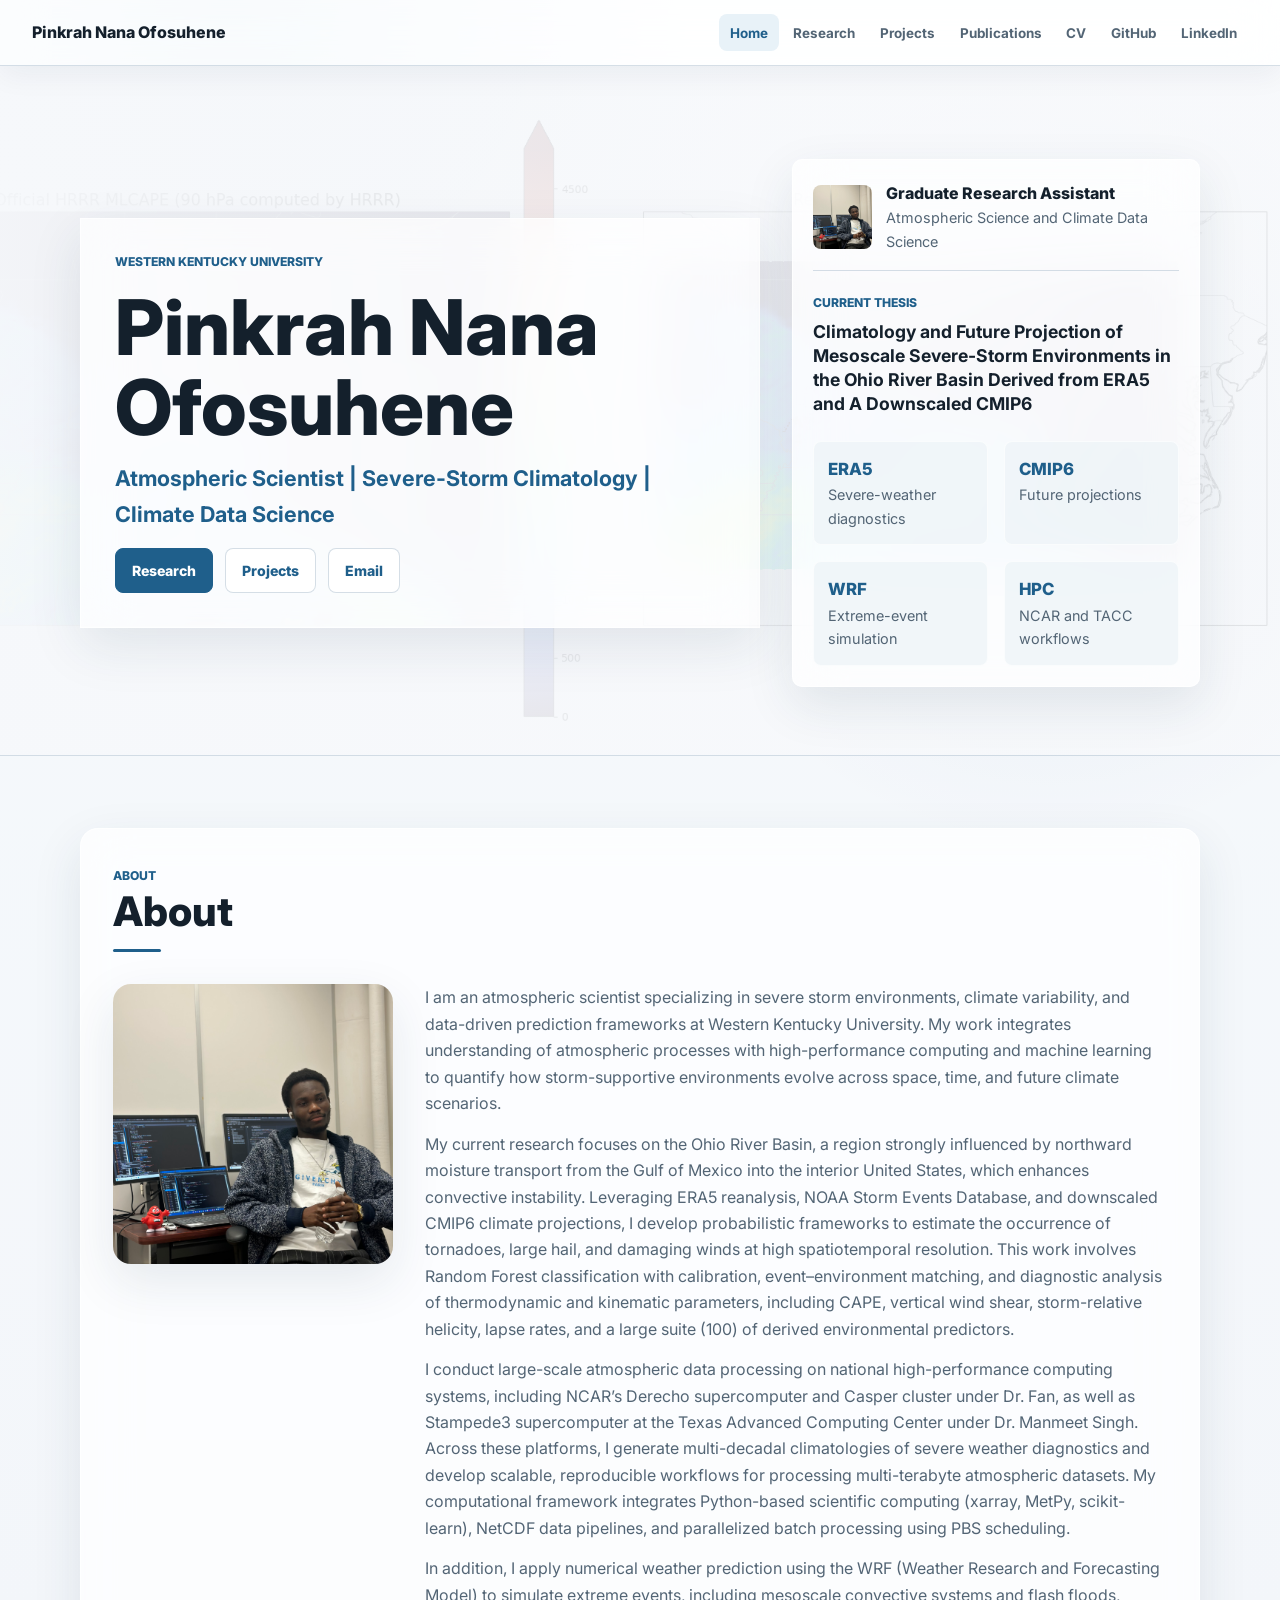
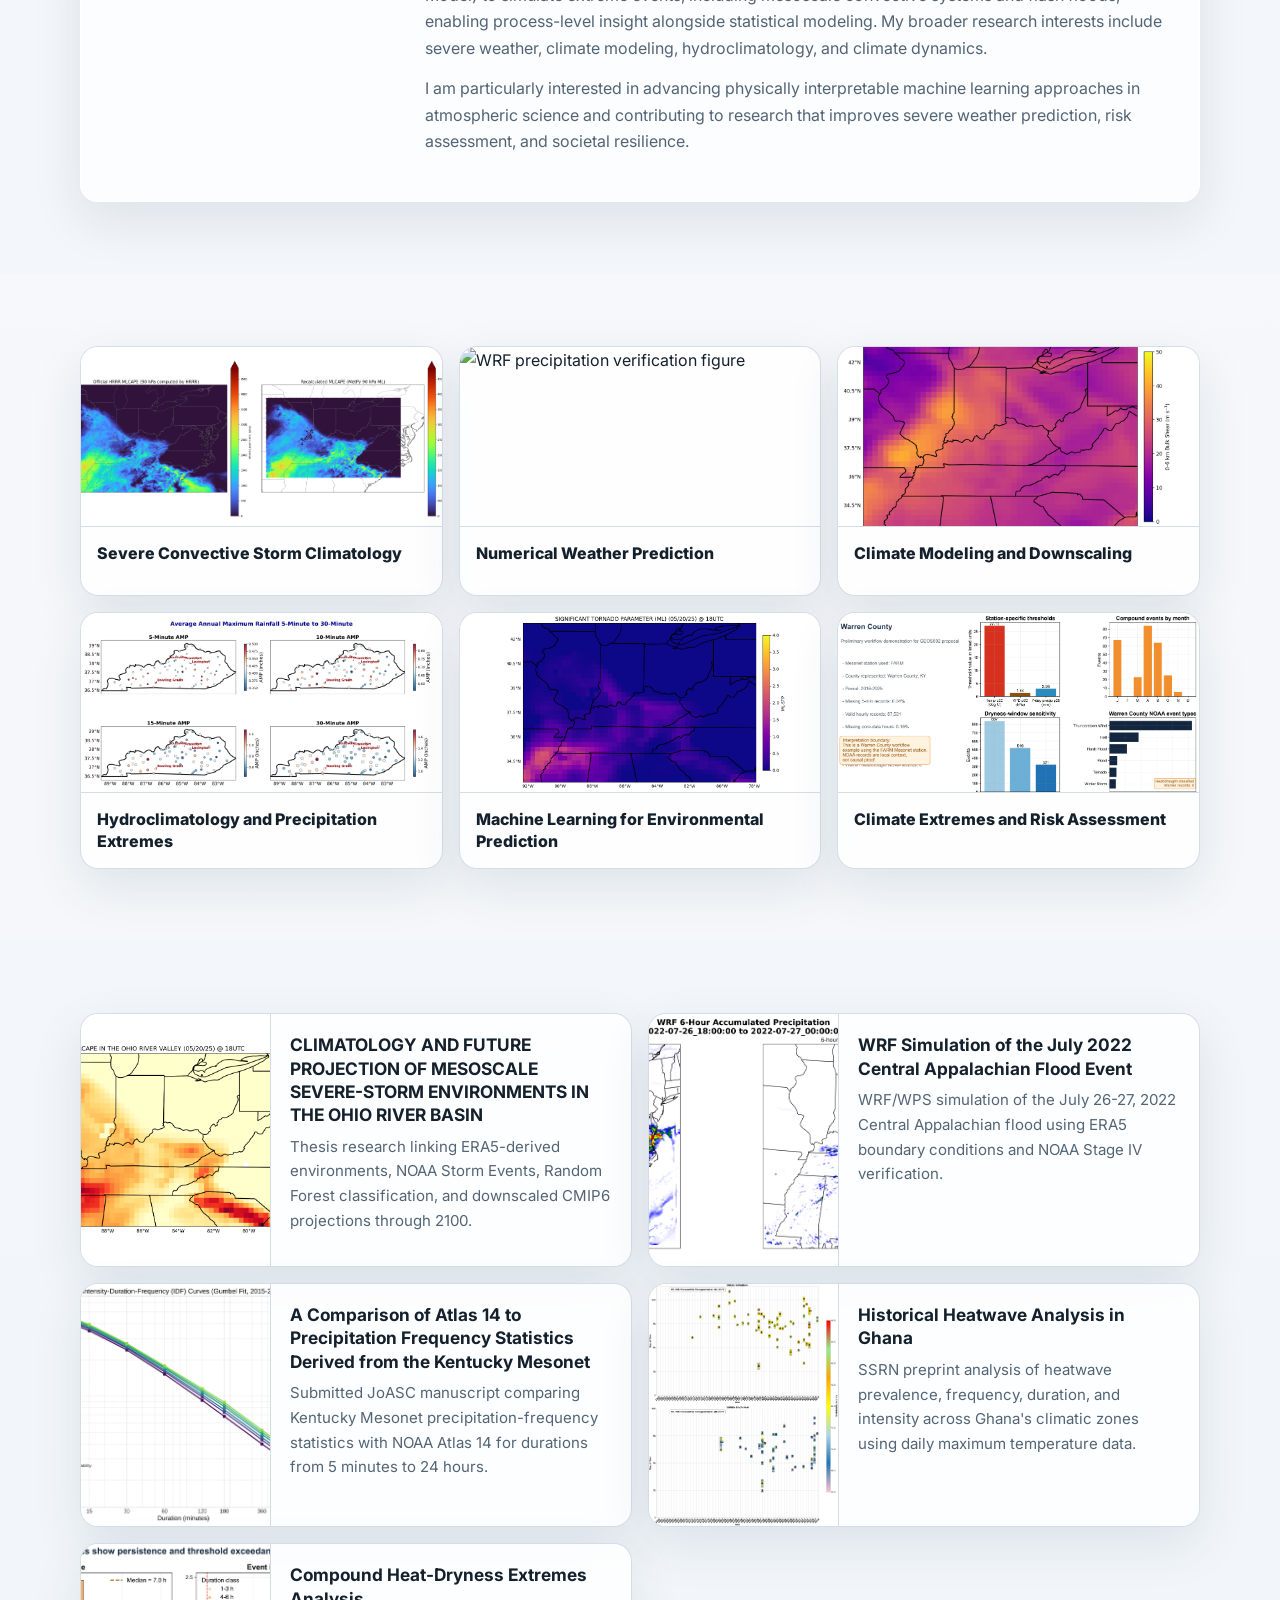
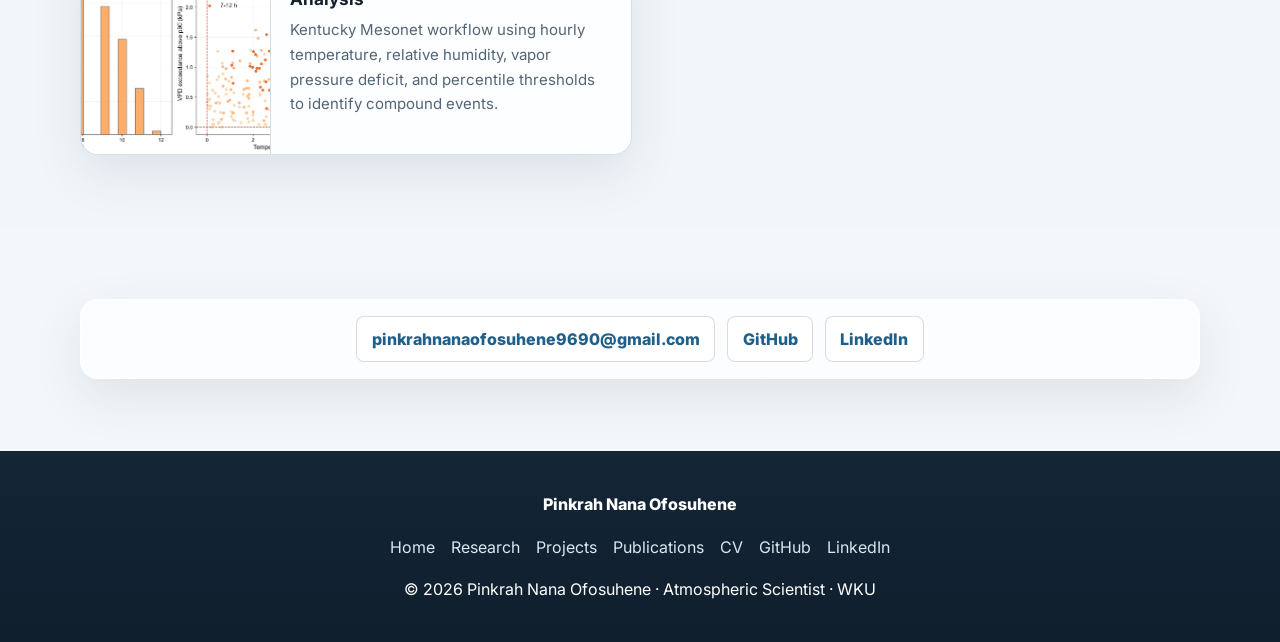
==== index.html @ 3e71450b "Finalize production academic research website" ====
<!DOCTYPE html>
<html lang="en">
<head>
  <meta charset="UTF-8" />
  <meta name="viewport" content="width=device-width, initial-scale=1.0" />
  <title>Pinkrah Nana Ofosuhene | Atmospheric Scientist</title>
  <meta name="description" content="Academic research website of Pinkrah Nana Ofosuhene, an atmospheric scientist working on severe-storm climatology, climate data science, WRF modeling, hydroclimatology, and climate extremes." />
  <link rel="stylesheet" href="styles.css" />
</head>
<body>
<nav class="navbar">
  <a href="index.html" class="nav-brand">Pinkrah Nana Ofosuhene</a>
  <ul class="nav-links">
    <li><a href="index.html">Home</a></li>
    <li><a href="research.html">Research</a></li>
    <li><a href="projects.html">Projects</a></li>
    <li><a href="publications.html">Publications</a></li>
    <li><a href="cv.html">CV</a></li>
    <li><a href="https://github.com/PinkrahNanaOfosuhene" target="_blank" rel="noopener">GitHub</a></li>
    <li><a href="https://linkedin.com/in/nana-pinkrah-4a4a73212" target="_blank" rel="noopener">LinkedIn</a></li>
  </ul>
  <button class="hamburger" type="button" aria-label="Toggle navigation" aria-expanded="false">
    <span></span><span></span><span></span>
  </button>
</nav>

<main>
  <section class="hero hero-liquid">
    <div class="hero-atmosphere" aria-hidden="true">
      <img src="images/climbs_validation.png" alt="" />
    </div>
    <div class="hero-shell">
      <div class="hero-content glass-panel hero-copy">
        <div class="hero-badge">Western Kentucky University</div>
        <h1 class="hero-name">Pinkrah Nana Ofosuhene</h1>
        <p class="hero-tagline">Atmospheric Scientist | Severe-Storm Climatology | Climate Data Science</p>
        <div class="hero-cta">
          <a href="research.html" class="btn btn-primary">Research</a>
          <a href="projects.html" class="btn btn-secondary">Projects</a>
          <a href="mailto:pinkrahnanaofosuhene9690@gmail.com" class="btn btn-outline">Email</a>
        </div>
      </div>
      <aside class="hero-panel glass-panel" aria-label="Current research summary">
        <div class="hero-portrait-card">
          <img src="images/profile.jpg" alt="Pinkrah Nana Ofosuhene" />
          <div>
            <strong>Graduate Research Assistant</strong>
            <span>Atmospheric Science and Climate Data Science</span>
          </div>
        </div>
        <div class="hero-panel-main">
          <span class="panel-label">Current Thesis</span>
          <h2>Climatology and Future Projection of Mesoscale Severe-Storm Environments in the Ohio River Basin Derived from ERA5 and A Downscaled CMIP6</h2>
        </div>
        <div class="hero-panel-grid">
          <div><strong>ERA5</strong><span>Severe-weather diagnostics</span></div>
          <div><strong>CMIP6</strong><span>Future projections</span></div>
          <div><strong>WRF</strong><span>Extreme-event simulation</span></div>
          <div><strong>HPC</strong><span>NCAR and TACC workflows</span></div>
        </div>
      </aside>
    </div>
  </section>

  <section class="section about-section">
    <div class="section-inner">
      <div class="about-card glass-panel">
        <div class="section-header left">
          <span class="section-label">About</span>
          <h2 class="section-title">About</h2>
          <div class="section-divider"></div>
        </div>
        <div class="about-grid">
          <div>
            <img src="images/profile.jpg" alt="Pinkrah Nana Ofosuhene" class="about-photo" />
          </div>
          <div class="about-text">
            <p>I am an atmospheric scientist specializing in severe storm environments, climate variability, and data-driven prediction frameworks at Western Kentucky University. My work integrates understanding of atmospheric processes with high-performance computing and machine learning to quantify how storm-supportive environments evolve across space, time, and future climate scenarios.</p>
            <p>My current research focuses on the Ohio River Basin, a region strongly influenced by northward moisture transport from the Gulf of Mexico into the interior United States, which enhances convective instability. Leveraging ERA5 reanalysis, NOAA Storm Events Database, and downscaled CMIP6 climate projections, I develop probabilistic frameworks to estimate the occurrence of tornadoes, large hail, and damaging winds at high spatiotemporal resolution. This work involves Random Forest classification with calibration, event–environment matching, and diagnostic analysis of thermodynamic and kinematic parameters, including CAPE, vertical wind shear, storm-relative helicity, lapse rates, and a large suite (100) of derived environmental predictors.</p>
            <p>I conduct large-scale atmospheric data processing on national high-performance computing systems, including NCAR’s Derecho supercomputer and Casper cluster under Dr. Fan, as well as Stampede3 supercomputer at the Texas Advanced Computing Center under Dr. Manmeet Singh. Across these platforms, I generate multi-decadal climatologies of severe weather diagnostics and develop scalable, reproducible workflows for processing multi-terabyte atmospheric datasets. My computational framework integrates Python-based scientific computing (xarray, MetPy, scikit-learn), NetCDF data pipelines, and parallelized batch processing using PBS scheduling.</p>
            <p>In addition, I apply numerical weather prediction using the WRF (Weather Research and Forecasting Model) to simulate extreme events, including mesoscale convective systems and flash floods, enabling process-level insight alongside statistical modeling. My broader research interests include severe weather, climate modeling, hydroclimatology, and climate dynamics.</p>
            <p>I am particularly interested in advancing physically interpretable machine learning approaches in atmospheric science and contributing to research that improves severe weather prediction, risk assessment, and societal resilience.</p>
          </div>
        </div>
      </div>
    </div>
  </section>

  <section class="section visual-interest-section" aria-label="Research interests">
    <div class="section-inner">
      <div class="focus-grid visual-only">
        <a href="climbs-project.html" class="image-card glass-card">
          <img src="images/climbs_validation.png" alt="Severe-storm diagnostic validation figure" />
          <span>Severe Convective Storm Climatology</span>
        </a>
        <a href="wrf-project.html" class="image-card glass-card">
          <img src="images/wrf_verification.png" alt="WRF precipitation verification figure" />
          <span>Numerical Weather Prediction</span>
        </a>
        <a href="climbs-project.html" class="image-card glass-card">
          <img src="images/climbs_shear.png" alt="ERA5 wind shear diagnostic map" />
          <span>Climate Modeling and Downscaling</span>
        </a>
        <a href="hydro-project.html" class="image-card glass-card">
          <img src="images/hydro_spatial_multidur.png" alt="Spatial precipitation frequency analysis across Kentucky" />
          <span>Hydroclimatology and Precipitation Extremes</span>
        </a>
        <a href="climbs-project.html" class="image-card glass-card">
          <img src="images/climbs_stp.png" alt="Significant Tornado Parameter diagnostic map" />
          <span>Machine Learning for Environmental Prediction</span>
        </a>
        <a href="compound-heat-dryness.html" class="image-card glass-card">
          <img src="images/compound_context_dashboard.png" alt="Compound heat-dryness context dashboard" />
          <span>Climate Extremes and Risk Assessment</span>
        </a>
      </div>
    </div>
  </section>

  <section class="section project-strip" aria-label="Flagship projects">
    <div class="section-inner">
      <div class="project-grid">
        <a href="climbs-project.html" class="project-card glass-card">
          <img src="images/climbs_cape.png" alt="ERA5 CAPE diagnostic map" />
          <div>
            <h3>CLIMATOLOGY AND FUTURE PROJECTION OF MESOSCALE SEVERE-STORM ENVIRONMENTS IN THE OHIO RIVER BASIN</h3>
            <p>Thesis research linking ERA5-derived environments, NOAA Storm Events, Random Forest classification, and downscaled CMIP6 projections through 2100.</p>
          </div>
        </a>
        <a href="wrf-project.html" class="project-card glass-card">
          <img src="images/wrf_precip_18-00_jul26-27.png" alt="WRF precipitation simulation" />
          <div>
            <h3>WRF Simulation of the July 2022 Central Appalachian Flood Event</h3>
            <p>WRF/WPS simulation of the July 26-27, 2022 Central Appalachian flood using ERA5 boundary conditions and NOAA Stage IV verification.</p>
          </div>
        </a>
        <a href="hydro-project.html" class="project-card glass-card">
          <img src="images/hydro_idf_curve.png" alt="Kentucky Mesonet IDF curve" />
          <div>
            <h3>A Comparison of Atlas 14 to Precipitation Frequency Statistics Derived from the Kentucky Mesonet</h3>
            <p>Submitted JoASC manuscript comparing Kentucky Mesonet precipitation-frequency statistics with NOAA Atlas 14 for durations from 5 minutes to 24 hours.</p>
          </div>
        </a>
        <a href="heatwave-project.html" class="project-card glass-card">
          <img src="images/heatwave_ssrn_p17_01.png" alt="Heatwave figure extracted from the SSRN Ghana heatwave manuscript" />
          <div>
            <h3>Historical Heatwave Analysis in Ghana</h3>
            <p>SSRN preprint analysis of heatwave prevalence, frequency, duration, and intensity across Ghana's climatic zones using daily maximum temperature data.</p>
          </div>
        </a>
        <a href="compound-heat-dryness.html" class="project-card glass-card">
          <img src="images/compound_duration_intensity.png" alt="Compound heat-dryness duration and intensity diagnostics" />
          <div>
            <h3>Compound Heat-Dryness Extremes Analysis</h3>
            <p>Kentucky Mesonet workflow using hourly temperature, relative humidity, vapor pressure deficit, and percentile thresholds to identify compound events.</p>
          </div>
        </a>
      </div>
    </div>
  </section>

  <section class="section home-contact" aria-label="Contact">
    <div class="section-inner">
      <div class="contact-strip glass-panel">
        <a href="mailto:pinkrahnanaofosuhene9690@gmail.com">pinkrahnanaofosuhene9690@gmail.com</a>
        <a href="https://github.com/PinkrahNanaOfosuhene" target="_blank" rel="noopener">GitHub</a>
        <a href="https://linkedin.com/in/nana-pinkrah-4a4a73212" target="_blank" rel="noopener">LinkedIn</a>
      </div>
    </div>
  </section>
</main>

<footer class="footer">
  <div class="footer-name">Pinkrah Nana Ofosuhene</div>
  <nav class="footer-links">
    <a href="index.html">Home</a>
    <a href="research.html">Research</a>
    <a href="projects.html">Projects</a>
    <a href="publications.html">Publications</a>
    <a href="cv.html">CV</a>
    <a href="https://github.com/PinkrahNanaOfosuhene" target="_blank" rel="noopener">GitHub</a>
    <a href="https://linkedin.com/in/nana-pinkrah-4a4a73212" target="_blank" rel="noopener">LinkedIn</a>
  </nav>
  <p>&copy; 2026 Pinkrah Nana Ofosuhene &middot; Atmospheric Scientist &middot; WKU</p>
</footer>

<script src="script.js"></script>
</body>
</html>
---- styles.css ----
@import url('https://fonts.googleapis.com/css2?family=Inter:wght@400;500;600;700;800&display=swap');

:root {
  --bg: #f6f8fb;
  --surface: #ffffff;
  --surface-muted: #eef4f8;
  --glass: rgba(255, 255, 255, 0.72);
  --glass-strong: rgba(255, 255, 255, 0.86);
  --text: #14202c;
  --muted: #536575;
  --subtle: #7a8b99;
  --border: rgba(167, 186, 202, 0.48);
  --accent: #1f5f8b;
  --accent-2: #3e86ad;
  --accent-soft: #e8f2f8;
  --success-soft: #eef8f3;
  --warning-soft: #fff7e8;
  --shadow: 0 18px 50px rgba(32, 55, 78, 0.1);
  --shadow-soft: 0 10px 28px rgba(32, 55, 78, 0.08);
  --radius: 10px;
  --font-body: 'Inter', -apple-system, BlinkMacSystemFont, 'Segoe UI', sans-serif;
  --font-head: 'Inter', -apple-system, BlinkMacSystemFont, 'Segoe UI', sans-serif;
}

*,
*::before,
*::after {
  box-sizing: border-box;
  margin: 0;
  padding: 0;
}

html {
  scroll-behavior: smooth;
}

body {
  background:
    radial-gradient(circle at 18% 0%, rgba(91, 151, 184, 0.16), transparent 28rem),
    radial-gradient(circle at 82% 12%, rgba(31, 95, 139, 0.12), transparent 24rem),
    linear-gradient(180deg, #fbfcfe 0%, var(--bg) 42%, #f3f7fa 100%);
  color: var(--text);
  font-family: var(--font-body);
  font-size: 16px;
  line-height: 1.65;
  overflow-x: hidden;
}

img {
  display: block;
  max-width: 100%;
}

a {
  color: var(--accent);
  text-decoration: none;
}

a:hover {
  color: #143f5f;
  text-decoration: underline;
}

.navbar {
  position: sticky;
  top: 0;
  z-index: 1000;
  display: flex;
  align-items: center;
  justify-content: space-between;
  gap: 1.2rem;
  padding: 0.9rem 2rem;
  background: rgba(255, 255, 255, 0.78);
  border-bottom: 1px solid var(--border);
  box-shadow: 0 8px 30px rgba(18, 38, 63, 0.06);
  backdrop-filter: blur(22px) saturate(140%);
}

.nav-brand {
  color: var(--text);
  font-weight: 800;
  font-size: 1rem;
  line-height: 1.2;
  white-space: nowrap;
}

.nav-links {
  display: flex;
  align-items: center;
  justify-content: flex-end;
  gap: 0.15rem;
  list-style: none;
}

.nav-links a {
  display: inline-flex;
  align-items: center;
  min-height: 36px;
  padding: 0.45rem 0.7rem;
  border-radius: 8px;
  color: var(--muted);
  font-size: 0.84rem;
  font-weight: 700;
}

.nav-links a:hover,
.nav-links a.active {
  background: var(--accent-soft);
  color: var(--accent);
  text-decoration: none;
}

.hamburger {
  display: none;
  width: 40px;
  height: 40px;
  border: 1px solid var(--border);
  border-radius: 8px;
  background: var(--surface);
  cursor: pointer;
  align-items: center;
  justify-content: center;
  flex-direction: column;
  gap: 5px;
}

.hamburger span {
  display: block;
  width: 20px;
  height: 2px;
  background: var(--text);
  border-radius: 2px;
  transition: transform 0.2s ease, opacity 0.2s ease;
}

.hero {
  background: transparent;
  border-bottom: 1px solid var(--border);
  padding: 5.5rem 2rem 4rem;
}

.hero-liquid {
  position: relative;
  min-height: 690px;
  display: grid;
  align-items: center;
  overflow: hidden;
}

.hero-atmosphere {
  position: absolute;
  inset: 0;
  z-index: -2;
}

.hero-atmosphere::after {
  position: absolute;
  inset: 0;
  content: "";
  background:
    linear-gradient(90deg, rgba(246, 248, 251, 0.96) 0%, rgba(246, 248, 251, 0.82) 44%, rgba(246, 248, 251, 0.72) 100%),
    radial-gradient(circle at 72% 28%, rgba(255,255,255,0.5), transparent 24rem);
}

.hero-atmosphere img {
  width: 100%;
  height: 100%;
  object-fit: cover;
  filter: saturate(0.88) contrast(0.98);
  opacity: 0.42;
}

.hero-shell {
  width: min(1120px, 100%);
  margin: 0 auto;
  display: grid;
  grid-template-columns: minmax(0, 1.25fr) minmax(300px, 0.75fr);
  gap: 2rem;
  align-items: center;
}

.hero-content {
  max-width: 760px;
}

.hero-copy {
  padding: clamp(1.4rem, 3vw, 2.1rem);
}

.hero-badge,
.section-label,
.page-header-label,
.cv-section-label,
.skills-group-label,
.panel-label,
.timeline-date {
  color: var(--accent);
  font-size: 0.76rem;
  font-weight: 800;
  letter-spacing: 0;
  text-transform: uppercase;
}

.hero-badge {
  margin-bottom: 1rem;
}

.hero-name {
  color: var(--text);
  font-family: var(--font-head);
  font-size: clamp(2.55rem, 6vw, 4.8rem);
  font-weight: 800;
  letter-spacing: 0;
  line-height: 1.04;
  margin-bottom: 0.8rem;
}

.hero-name .highlight {
  color: var(--accent);
}

.hero-tagline {
  color: var(--accent);
  font-size: clamp(1.05rem, 2.2vw, 1.35rem);
  font-weight: 700;
  margin-bottom: 1rem;
}

.hero-description,
.section-subtitle,
.page-header-desc,
.card-text,
.timeline-body,
.pub-authors {
  color: var(--muted);
}

.hero-description {
  max-width: 720px;
  font-size: 1.02rem;
  line-height: 1.75;
  margin-bottom: 1.3rem;
}

.hero-focus,
.tags {
  display: flex;
  flex-wrap: wrap;
  gap: 0.5rem;
}

.hero-focus {
  margin-bottom: 1.5rem;
}

.hero-focus span,
.tag,
.pub-badge {
  display: inline-flex;
  align-items: center;
  border: 1px solid var(--border);
  border-radius: 999px;
  background: var(--surface);
  color: var(--muted);
  font-size: 0.76rem;
  font-weight: 700;
  padding: 0.28rem 0.68rem;
}

.tag.teal,
.tag.orange,
.tag.gold,
.pub-badge.review {
  background: var(--accent-soft);
  border-color: #c8ddea;
  color: var(--accent);
}

.hero-cta,
.feature-actions {
  display: flex;
  gap: 0.75rem;
  flex-wrap: wrap;
}

.btn {
  display: inline-flex;
  align-items: center;
  justify-content: center;
  min-height: 42px;
  border-radius: 8px;
  border: 1px solid transparent;
  cursor: pointer;
  font-weight: 800;
  font-size: 0.88rem;
  padding: 0.62rem 1rem;
  text-decoration: none;
  transition: background 0.18s ease, border-color 0.18s ease, color 0.18s ease, transform 0.18s ease;
}

.btn:hover {
  transform: translateY(-1px);
}

.btn-primary {
  background: var(--accent);
  color: #ffffff;
  border-color: var(--accent);
}

.btn-primary:hover {
  background: #184c70;
  color: #ffffff;
  text-decoration: none;
}

.btn-secondary,
.btn-outline {
  background: var(--surface);
  border-color: var(--border);
  color: var(--accent);
}

.btn-secondary:hover,
.btn-outline:hover {
  background: var(--accent-soft);
  color: var(--accent);
  text-decoration: none;
}

.hero-panel,
.card,
.pub-card,
.metric-box,
.phase-card,
.finding-box,
.timeline-period {
  background: var(--glass-strong);
  border: 1px solid var(--border);
  border-radius: var(--radius);
  box-shadow: var(--shadow);
  backdrop-filter: blur(18px) saturate(135%);
}

.glass-panel,
.glass-card {
  background: var(--glass);
  border: 1px solid rgba(255, 255, 255, 0.7);
  box-shadow: var(--shadow);
  backdrop-filter: blur(24px) saturate(145%);
}

.glass-card {
  box-shadow: var(--shadow-soft);
}

.hero-panel {
  padding: 1.25rem;
}

.hero-portrait-card {
  display: flex;
  align-items: center;
  gap: 0.9rem;
  padding-bottom: 1rem;
  border-bottom: 1px solid var(--border);
}

.hero-portrait-card img {
  width: 64px;
  height: 64px;
  object-fit: cover;
  border-radius: 8px;
}

.hero-portrait-card strong,
.hero-portrait-card span {
  display: block;
}

.hero-portrait-card strong {
  font-weight: 800;
}

.hero-portrait-card span,
.hero-panel-main p,
.hero-panel-grid span {
  color: var(--muted);
  font-size: 0.9rem;
}

.hero-panel-main {
  padding: 1.1rem 0;
}

.hero-panel-main h2 {
  font-size: 1.1rem;
  line-height: 1.35;
  margin: 0.35rem 0 0.5rem;
}

.hero-panel-grid,
.grid-2,
.grid-3,
.grid-4,
.metric-grid,
.fig-grid {
  display: grid;
  gap: 1rem;
}

.hero-panel-grid {
  grid-template-columns: repeat(2, minmax(0, 1fr));
}

.hero-panel-grid div {
  background: rgba(238, 244, 248, 0.78);
  border: 1px solid rgba(255,255,255,0.68);
  border-radius: 8px;
  padding: 0.85rem;
}

.hero-panel-grid strong,
.hero-panel-grid span {
  display: block;
}

.hero-panel-grid strong {
  color: var(--accent);
  font-size: 1.05rem;
  font-weight: 800;
}

.section {
  padding: 4.5rem 2rem;
}

.section:nth-of-type(even),
.feature-band {
  background: rgba(238, 244, 248, 0.42);
}

.section-inner {
  max-width: 1120px;
  margin: 0 auto;
}

.section-header {
  margin-bottom: 2rem;
  text-align: center;
}

.section-title,
.page-header-title,
.cv-h2 {
  color: var(--text);
  font-family: var(--font-head);
  font-weight: 800;
  letter-spacing: 0;
  line-height: 1.16;
}

.section-title {
  font-size: clamp(1.75rem, 3.4vw, 2.55rem);
}

.section-title .accent,
.page-header-title .accent {
  color: var(--accent);
}

.section-subtitle {
  max-width: 700px;
  margin: 0.75rem auto 0;
}

.section-divider {
  width: 48px;
  height: 3px;
  margin: 0.9rem auto 0;
  background: var(--accent);
  border-radius: 2px;
}

.grid-2 {
  grid-template-columns: repeat(2, minmax(0, 1fr));
}

.grid-3 {
  grid-template-columns: repeat(3, minmax(0, 1fr));
}

.grid-4 {
  grid-template-columns: repeat(4, minmax(0, 1fr));
}

.section-header.left {
  text-align: left;
}

.section-header.left .section-divider {
  margin-left: 0;
  margin-right: 0;
}

.about-card {
  padding: clamp(1.1rem, 3vw, 2rem);
  border-radius: 18px;
}

.focus-grid,
.project-grid {
  display: grid;
  gap: 1rem;
}

.focus-grid {
  grid-template-columns: repeat(3, minmax(0, 1fr));
}

.project-grid {
  grid-template-columns: repeat(2, minmax(0, 1fr));
}

.image-card,
.project-card {
  display: block;
  overflow: hidden;
  background: var(--glass-strong);
  border: 1px solid var(--border);
  border-radius: 18px;
  box-shadow: var(--shadow);
  color: var(--text);
  text-decoration: none;
  transition: border-color 0.18s ease, transform 0.18s ease, box-shadow 0.18s ease;
}

.image-card:hover,
.project-card:hover {
  border-color: #b9cfdd;
  text-decoration: none;
  transform: translateY(-2px);
}

.image-card img {
  width: 100%;
  height: 180px;
  object-fit: cover;
  border-bottom: 1px solid var(--border);
}

.image-card span {
  display: block;
  min-height: 68px;
  padding: 1rem;
  color: var(--text);
  font-weight: 800;
  line-height: 1.35;
}

.project-card {
  display: grid;
  grid-template-columns: 190px 1fr;
  align-items: stretch;
}

.project-card.compact {
  max-width: 840px;
  margin: 0 auto;
}

.project-card img {
  width: 100%;
  height: 100%;
  min-height: 210px;
  object-fit: cover;
  border-right: 1px solid var(--border);
}

.project-card div {
  padding: 1.2rem;
}

.cv-placeholder {
  text-align: center;
  padding: clamp(2rem, 6vw, 4rem);
}

.project-card h3 {
  color: var(--text);
  font-size: 1.08rem;
  line-height: 1.35;
  margin-bottom: 0.5rem;
}

.project-card p {
  color: var(--muted);
  font-size: 0.94rem;
  margin-bottom: 0.8rem;
}

.contact-strip {
  display: flex;
  flex-wrap: wrap;
  justify-content: center;
  gap: 0.75rem;
  padding: 1rem;
  border-radius: 18px;
}

.contact-strip a {
  display: inline-flex;
  align-items: center;
  min-height: 42px;
  border: 1px solid var(--border);
  border-radius: 8px;
  background: var(--surface);
  color: var(--accent);
  font-weight: 800;
  padding: 0.55rem 0.9rem;
}

.contact-strip a:hover {
  background: var(--accent-soft);
  text-decoration: none;
}

.card,
.pub-card {
  padding: 1.35rem;
}

.card:hover,
.pub-card:hover,
.feature-tile:hover {
  border-color: #b9cfdd;
}

.card-icon {
  display: none;
}

.card-title,
.pub-title,
.timeline-title,
.phase-title {
  color: var(--text);
  font-weight: 800;
  line-height: 1.35;
  margin-bottom: 0.45rem;
}

.card-title {
  font-size: 1.06rem;
}

.card-subtitle,
.pub-venue,
.timeline-org {
  color: var(--accent);
  font-size: 0.88rem;
  font-weight: 700;
  margin-bottom: 0.6rem;
}

.card-text {
  font-size: 0.94rem;
}

.feature-work,
.about-grid,
.contact-grid {
  display: grid;
  gap: 2rem;
}

.feature-work {
  grid-template-columns: 0.8fr 1.2fr;
  align-items: center;
}

.feature-gallery {
  display: grid;
  grid-template-columns: 1.1fr 0.9fr;
  gap: 0.8rem;
}

.feature-tile {
  position: relative;
  min-height: 170px;
  overflow: hidden;
  border: 1px solid var(--border);
  border-radius: var(--radius);
  background: var(--surface);
}

.feature-tile.large {
  grid-row: span 2;
}

.feature-tile img {
  width: 100%;
  height: 100%;
  object-fit: cover;
}

.feature-tile span {
  position: absolute;
  left: 0;
  right: 0;
  bottom: 0;
  padding: 0.8rem;
  background: rgba(255, 255, 255, 0.92);
  color: var(--text);
  font-weight: 800;
}

.about-grid {
  grid-template-columns: 280px 1fr;
  align-items: start;
}

.about-photo {
  width: 100%;
  aspect-ratio: 1;
  border-radius: 18px;
  object-fit: cover;
  box-shadow: var(--shadow);
}

.about-text h2 {
  font-size: 1.5rem;
  margin-bottom: 0.8rem;
}

.about-text p {
  color: var(--muted);
  margin-bottom: 0.9rem;
}

.about-details {
  display: grid;
  grid-template-columns: repeat(2, minmax(0, 1fr));
  gap: 0.7rem;
  margin-top: 1.2rem;
}

.about-detail-item {
  background: var(--surface-muted);
  border-radius: 8px;
  color: var(--muted);
  padding: 0.75rem;
}

.about-detail-item strong {
  color: var(--text);
}

.page-header {
  background:
    radial-gradient(circle at 22% 0%, rgba(91, 151, 184, 0.18), transparent 26rem),
    rgba(255,255,255,0.62);
  border-bottom: 1px solid var(--border);
  padding: 4.5rem 2rem 3rem;
  text-align: center;
  backdrop-filter: blur(18px);
}

.page-header-title {
  font-size: clamp(2rem, 4.5vw, 3.2rem);
  margin-top: 0.5rem;
}

.page-header-desc {
  max-width: 760px;
  margin: 0.8rem auto 0;
}

.timeline {
  display: grid;
  gap: 1rem;
}

.timeline-item {
  border-left: 3px solid var(--accent);
  padding: 0.2rem 0 0.2rem 1rem;
}

.timeline-body ul,
.prose ul {
  padding-left: 1.2rem;
  color: var(--muted);
}

.timeline-body li,
.prose li {
  margin-bottom: 0.35rem;
}

.cv-block {
  margin-bottom: 3rem;
}

.cv-section-label {
  display: block;
  margin-bottom: 1rem;
}

.pub-card {
  border-left: 4px solid var(--accent);
  margin-bottom: 1rem;
}

.pub-meta {
  display: flex;
  gap: 0.5rem;
  flex-wrap: wrap;
  margin-bottom: 0.8rem;
}

.pub-authors strong {
  color: var(--text);
}

.stats-bar {
  display: grid;
  grid-template-columns: repeat(3, minmax(0, 1fr));
  gap: 1rem;
}

.stat-item {
  background: var(--surface);
  border: 1px solid var(--border);
  border-radius: var(--radius);
  padding: 1rem;
  text-align: center;
}

.stat-number,
.metric-val {
  color: var(--accent);
  display: block;
  font-size: 1.55rem;
  font-weight: 800;
}

.stat-label,
.metric-lbl {
  color: var(--muted);
  font-size: 0.75rem;
  font-weight: 700;
  text-transform: uppercase;
}

.prose {
  color: var(--muted);
}

.prose h2 {
  color: var(--text);
  font-size: 1.35rem;
  margin: 2rem 0 0.75rem;
}

.prose p {
  margin-bottom: 0.9rem;
}

.fig-wrap {
  margin: 1.5rem 0;
}

.fig-wrap img {
  border: 1px solid var(--border);
  border-radius: var(--radius);
}

.fig-caption {
  color: var(--muted);
  font-size: 0.84rem;
  margin-top: 0.5rem;
}

.fig-grid {
  grid-template-columns: repeat(2, minmax(0, 1fr));
}

.table-scroll {
  overflow-x: auto;
  margin: 1rem 0;
}

.param-table {
  width: 100%;
  border-collapse: collapse;
  background: var(--surface);
  border: 1px solid var(--border);
  border-radius: var(--radius);
  overflow: hidden;
  font-size: 0.9rem;
}

.param-table th,
.param-table td {
  border-bottom: 1px solid var(--border);
  padding: 0.75rem;
  text-align: left;
}

.param-table th {
  background: var(--surface-muted);
  color: var(--text);
}

.contact-grid {
  grid-template-columns: 0.9fr 1.1fr;
}

.contact-info-item {
  display: flex;
  gap: 0.8rem;
  margin-bottom: 1rem;
}

.contact-icon {
  display: none;
}

.contact-label {
  color: var(--subtle);
  display: block;
  font-size: 0.76rem;
  font-weight: 800;
  letter-spacing: 0;
  text-transform: uppercase;
}

.contact-value {
  color: var(--text);
  font-weight: 700;
}

.contact-form {
  display: grid;
  gap: 1rem;
}

.form-group {
  display: grid;
  gap: 0.35rem;
}

.form-label {
  color: var(--text);
  font-size: 0.84rem;
  font-weight: 800;
}

.form-input,
.form-textarea {
  width: 100%;
  border: 1px solid var(--border);
  border-radius: 8px;
  color: var(--text);
  font: inherit;
  padding: 0.75rem;
}

.form-input:focus,
.form-textarea:focus {
  border-color: var(--accent);
  outline: 3px solid var(--accent-soft);
}

.footer {
  background: linear-gradient(180deg, #142536 0%, #0f1f2e 100%);
  color: #ffffff;
  padding: 2.5rem 2rem;
  text-align: center;
}

.footer-name {
  font-weight: 800;
  margin-bottom: 1rem;
}

.footer-links {
  display: flex;
  flex-wrap: wrap;
  justify-content: center;
  gap: 1rem;
  margin-bottom: 1rem;
}

.footer a {
  color: #d8e8f1;
}

.footer-divider,
.footer-ghana {
  display: none;
}

.fade-in-up {
  opacity: 1;
  transform: none;
}

@media (max-width: 920px) {
  .navbar {
    align-items: flex-start;
  }

  .hamburger {
    display: flex;
    flex-shrink: 0;
  }

  .nav-links {
    display: none;
    position: absolute;
    top: 100%;
    left: 1rem;
    right: 1rem;
    flex-direction: column;
    align-items: stretch;
    gap: 0.2rem;
    background: var(--surface);
    border: 1px solid var(--border);
    border-radius: var(--radius);
    box-shadow: var(--shadow);
    padding: 0.75rem;
  }

  .nav-links.open {
    display: flex;
  }

  .nav-links a {
    justify-content: flex-start;
  }

  .hero-shell,
  .feature-work,
  .about-grid,
  .contact-grid,
  .grid-2 {
    grid-template-columns: 1fr;
  }

  .grid-3,
  .grid-4,
  .focus-grid,
  .project-grid {
    grid-template-columns: repeat(2, minmax(0, 1fr));
  }

  .project-card {
    grid-template-columns: 1fr;
  }

  .project-card img {
    height: 220px;
    border-right: 0;
    border-bottom: 1px solid var(--border);
  }
}

@media (max-width: 640px) {
  .navbar {
    padding: 0.85rem 1rem;
  }

  .nav-brand {
    white-space: normal;
  }

  .hero,
  .section,
  .page-header {
    padding-left: 1rem;
    padding-right: 1rem;
  }

  .grid-3,
  .grid-4,
  .focus-grid,
  .project-grid,
  .fig-grid,
  .stats-bar,
  .hero-panel-grid,
  .about-details,
  .feature-gallery {
    grid-template-columns: 1fr;
  }

  .feature-tile.large {
    grid-row: auto;
  }

  .hero-cta,
  .feature-actions {
    flex-direction: column;
  }

  .btn {
    width: 100%;
  }
}
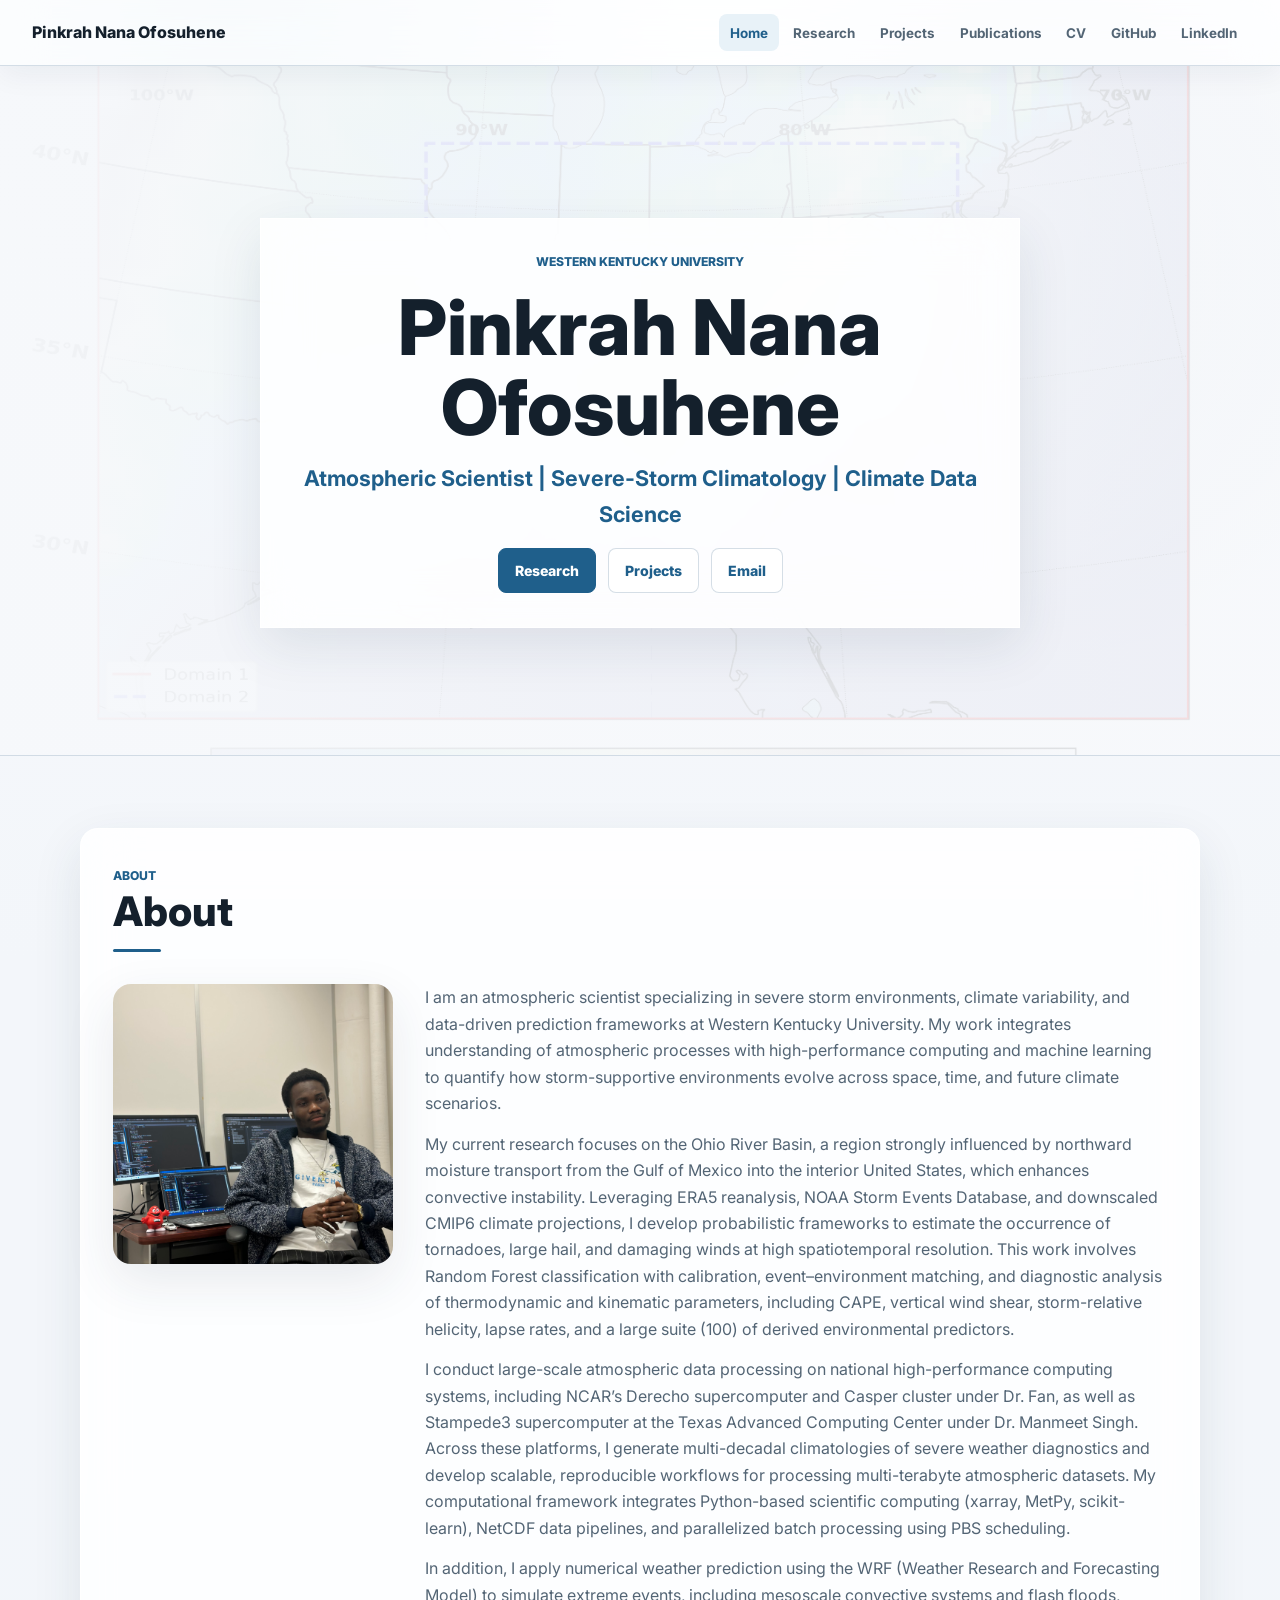
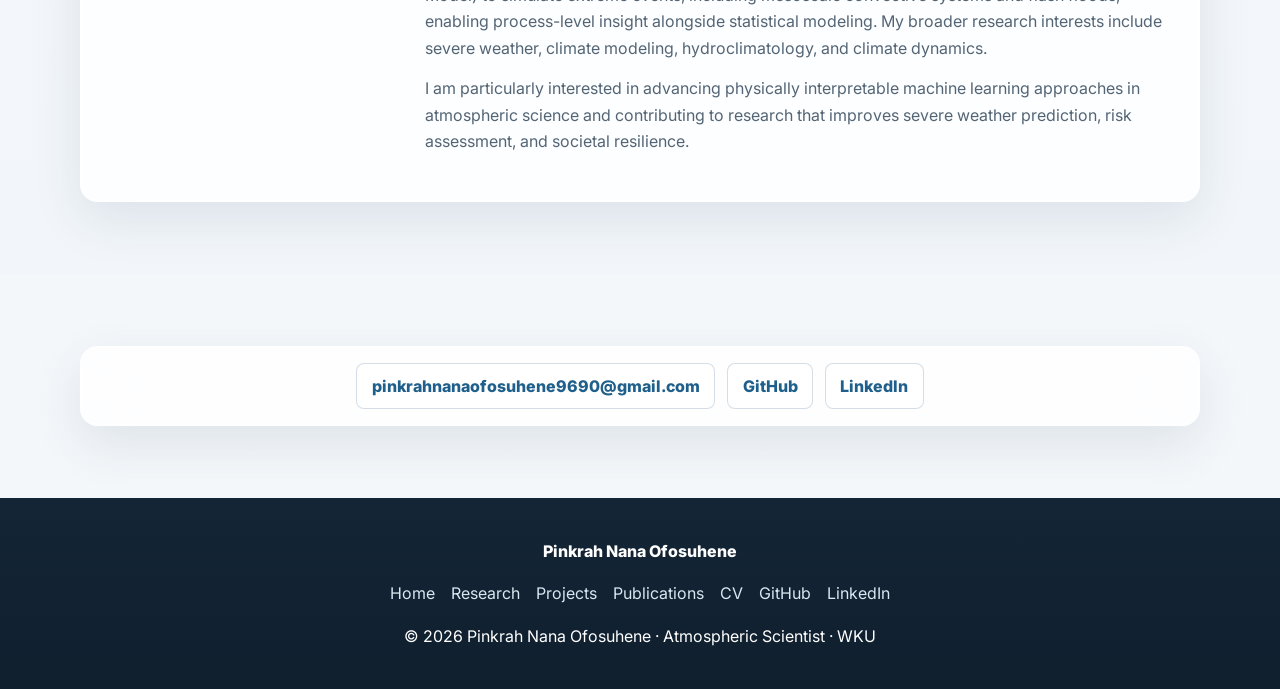
==== commit 0cce3603: "Correct academic site content and project sources" ====
--- a/index.html
+++ b/index.html
@@ -27,9 +27,9 @@
 <main>
   <section class="hero hero-liquid">
     <div class="hero-atmosphere" aria-hidden="true">
-      <img src="images/climbs_validation.png" alt="" />
+      <img src="images/thesis_wrf_domain.png" alt="" />
     </div>
-    <div class="hero-shell">
+    <div class="hero-shell hero-shell-centered">
       <div class="hero-content glass-panel hero-copy">
         <div class="hero-badge">Western Kentucky University</div>
         <h1 class="hero-name">Pinkrah Nana Ofosuhene</h1>
@@ -40,25 +40,6 @@
           <a href="mailto:pinkrahnanaofosuhene9690@gmail.com" class="btn btn-outline">Email</a>
         </div>
       </div>
-      <aside class="hero-panel glass-panel" aria-label="Current research summary">
-        <div class="hero-portrait-card">
-          <img src="images/profile.jpg" alt="Pinkrah Nana Ofosuhene" />
-          <div>
-            <strong>Graduate Research Assistant</strong>
-            <span>Atmospheric Science and Climate Data Science</span>
-          </div>
-        </div>
-        <div class="hero-panel-main">
-          <span class="panel-label">Current Thesis</span>
-          <h2>Climatology and Future Projection of Mesoscale Severe-Storm Environments in the Ohio River Basin Derived from ERA5 and A Downscaled CMIP6</h2>
-        </div>
-        <div class="hero-panel-grid">
-          <div><strong>ERA5</strong><span>Severe-weather diagnostics</span></div>
-          <div><strong>CMIP6</strong><span>Future projections</span></div>
-          <div><strong>WRF</strong><span>Extreme-event simulation</span></div>
-          <div><strong>HPC</strong><span>NCAR and TACC workflows</span></div>
-        </div>
-      </aside>
     </div>
   </section>
 
@@ -82,79 +63,6 @@
             <p>I am particularly interested in advancing physically interpretable machine learning approaches in atmospheric science and contributing to research that improves severe weather prediction, risk assessment, and societal resilience.</p>
           </div>
         </div>
-      </div>
-    </div>
-  </section>
-
-  <section class="section visual-interest-section" aria-label="Research interests">
-    <div class="section-inner">
-      <div class="focus-grid visual-only">
-        <a href="climbs-project.html" class="image-card glass-card">
-          <img src="images/climbs_validation.png" alt="Severe-storm diagnostic validation figure" />
-          <span>Severe Convective Storm Climatology</span>
-        </a>
-        <a href="wrf-project.html" class="image-card glass-card">
-          <img src="images/wrf_verification.png" alt="WRF precipitation verification figure" />
-          <span>Numerical Weather Prediction</span>
-        </a>
-        <a href="climbs-project.html" class="image-card glass-card">
-          <img src="images/climbs_shear.png" alt="ERA5 wind shear diagnostic map" />
-          <span>Climate Modeling and Downscaling</span>
-        </a>
-        <a href="hydro-project.html" class="image-card glass-card">
-          <img src="images/hydro_spatial_multidur.png" alt="Spatial precipitation frequency analysis across Kentucky" />
-          <span>Hydroclimatology and Precipitation Extremes</span>
-        </a>
-        <a href="climbs-project.html" class="image-card glass-card">
-          <img src="images/climbs_stp.png" alt="Significant Tornado Parameter diagnostic map" />
-          <span>Machine Learning for Environmental Prediction</span>
-        </a>
-        <a href="compound-heat-dryness.html" class="image-card glass-card">
-          <img src="images/compound_context_dashboard.png" alt="Compound heat-dryness context dashboard" />
-          <span>Climate Extremes and Risk Assessment</span>
-        </a>
-      </div>
-    </div>
-  </section>
-
-  <section class="section project-strip" aria-label="Flagship projects">
-    <div class="section-inner">
-      <div class="project-grid">
-        <a href="climbs-project.html" class="project-card glass-card">
-          <img src="images/climbs_cape.png" alt="ERA5 CAPE diagnostic map" />
-          <div>
-            <h3>CLIMATOLOGY AND FUTURE PROJECTION OF MESOSCALE SEVERE-STORM ENVIRONMENTS IN THE OHIO RIVER BASIN</h3>
-            <p>Thesis research linking ERA5-derived environments, NOAA Storm Events, Random Forest classification, and downscaled CMIP6 projections through 2100.</p>
-          </div>
-        </a>
-        <a href="wrf-project.html" class="project-card glass-card">
-          <img src="images/wrf_precip_18-00_jul26-27.png" alt="WRF precipitation simulation" />
-          <div>
-            <h3>WRF Simulation of the July 2022 Central Appalachian Flood Event</h3>
-            <p>WRF/WPS simulation of the July 26-27, 2022 Central Appalachian flood using ERA5 boundary conditions and NOAA Stage IV verification.</p>
-          </div>
-        </a>
-        <a href="hydro-project.html" class="project-card glass-card">
-          <img src="images/hydro_idf_curve.png" alt="Kentucky Mesonet IDF curve" />
-          <div>
-            <h3>A Comparison of Atlas 14 to Precipitation Frequency Statistics Derived from the Kentucky Mesonet</h3>
-            <p>Submitted JoASC manuscript comparing Kentucky Mesonet precipitation-frequency statistics with NOAA Atlas 14 for durations from 5 minutes to 24 hours.</p>
-          </div>
-        </a>
-        <a href="heatwave-project.html" class="project-card glass-card">
-          <img src="images/heatwave_ssrn_p17_01.png" alt="Heatwave figure extracted from the SSRN Ghana heatwave manuscript" />
-          <div>
-            <h3>Historical Heatwave Analysis in Ghana</h3>
-            <p>SSRN preprint analysis of heatwave prevalence, frequency, duration, and intensity across Ghana's climatic zones using daily maximum temperature data.</p>
-          </div>
-        </a>
-        <a href="compound-heat-dryness.html" class="project-card glass-card">
-          <img src="images/compound_duration_intensity.png" alt="Compound heat-dryness duration and intensity diagnostics" />
-          <div>
-            <h3>Compound Heat-Dryness Extremes Analysis</h3>
-            <p>Kentucky Mesonet workflow using hourly temperature, relative humidity, vapor pressure deficit, and percentile thresholds to identify compound events.</p>
-          </div>
-        </a>
       </div>
     </div>
   </section>
--- a/styles.css
+++ b/styles.css
@@ -4,8 +4,8 @@
   --bg: #f6f8fb;
   --surface: #ffffff;
   --surface-muted: #eef4f8;
-  --glass: rgba(255, 255, 255, 0.72);
-  --glass-strong: rgba(255, 255, 255, 0.86);
+  --glass: rgba(255, 255, 255, 0.86);
+  --glass-strong: rgba(255, 255, 255, 0.94);
   --text: #14202c;
   --muted: #536575;
   --subtle: #7a8b99;
@@ -183,6 +183,20 @@
   max-width: 760px;
 }
 
+.hero-shell-centered {
+  grid-template-columns: minmax(0, 820px);
+  justify-content: center;
+  text-align: center;
+}
+
+.hero-shell-centered .hero-content {
+  margin: 0 auto;
+}
+
+.hero-shell-centered .hero-cta {
+  justify-content: center;
+}
+
 .hero-copy {
   padding: clamp(1.4rem, 3vw, 2.1rem);
 }
@@ -591,6 +605,14 @@
   font-size: 1.08rem;
   line-height: 1.35;
   margin-bottom: 0.5rem;
+}
+
+.project-authors {
+  color: var(--text);
+  font-size: 0.86rem;
+  font-weight: 700;
+  line-height: 1.45;
+  margin-bottom: 0.65rem;
 }
 
 .project-card p {
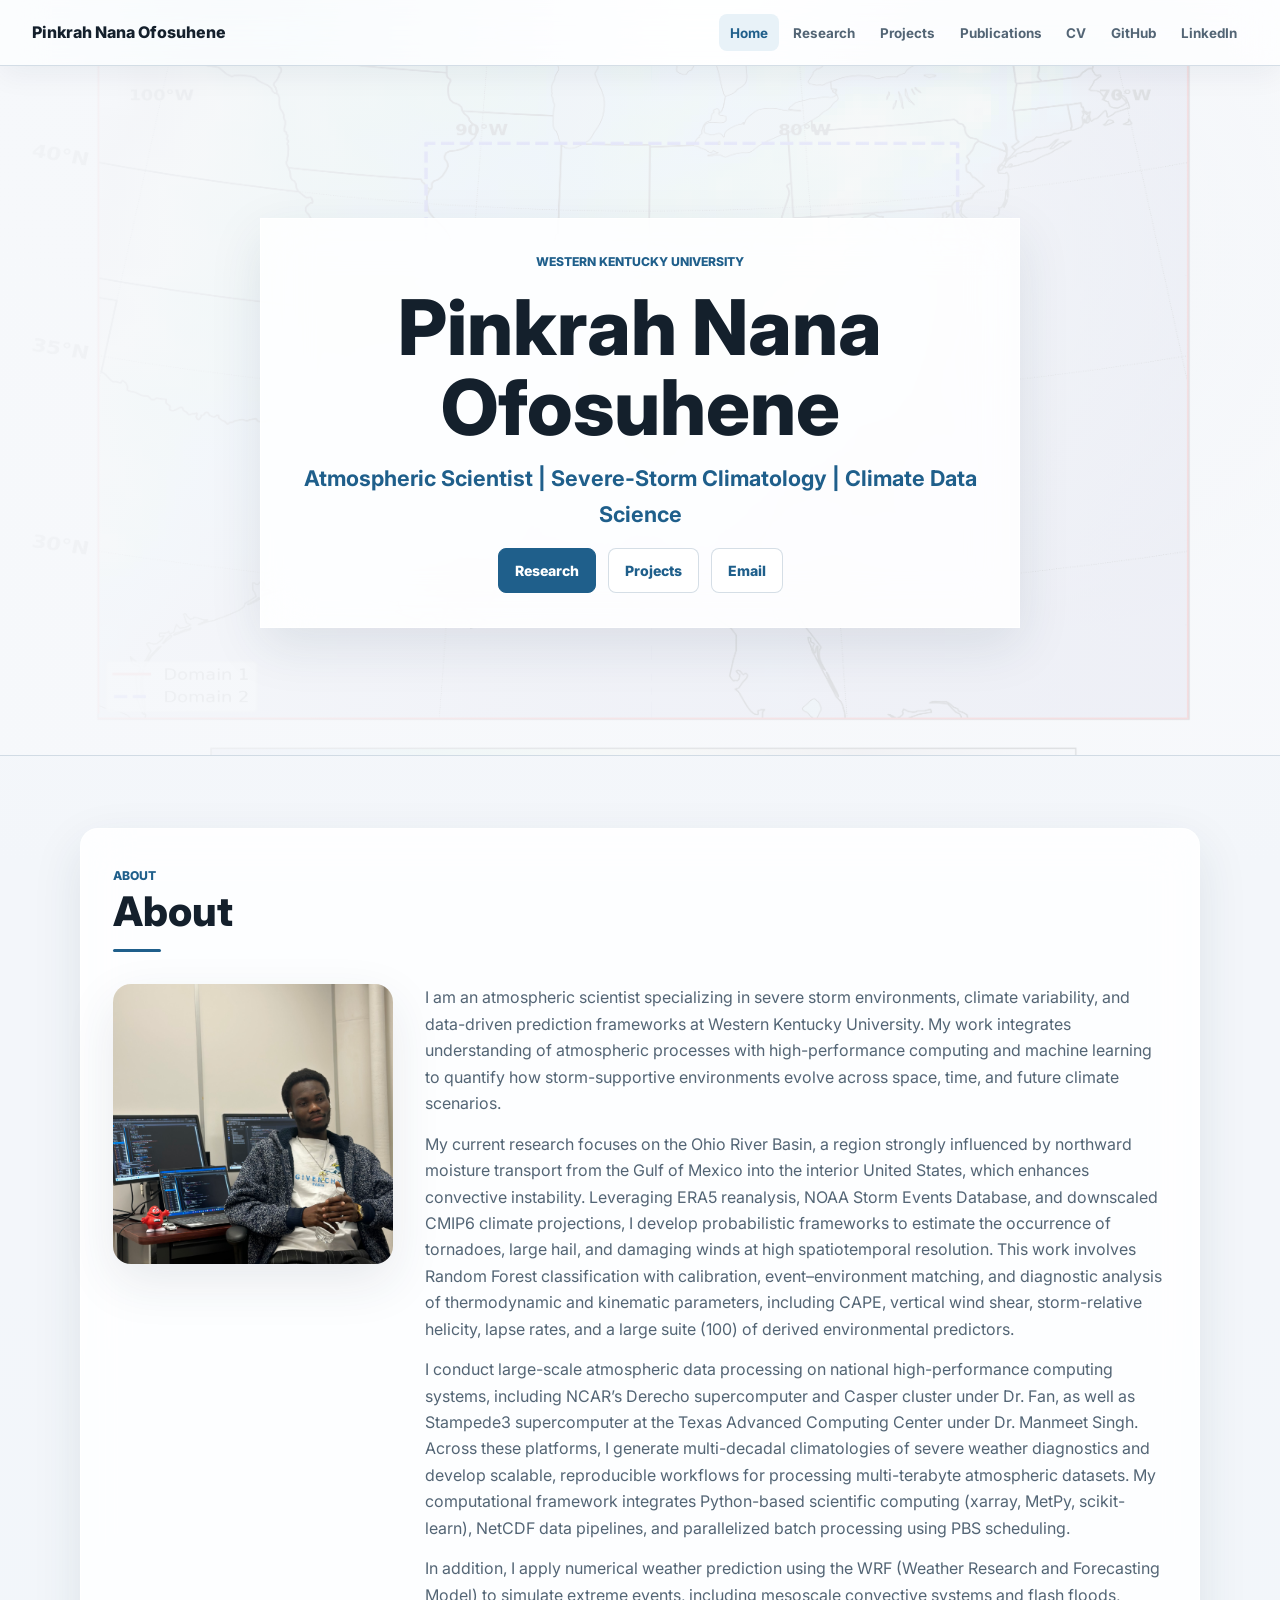
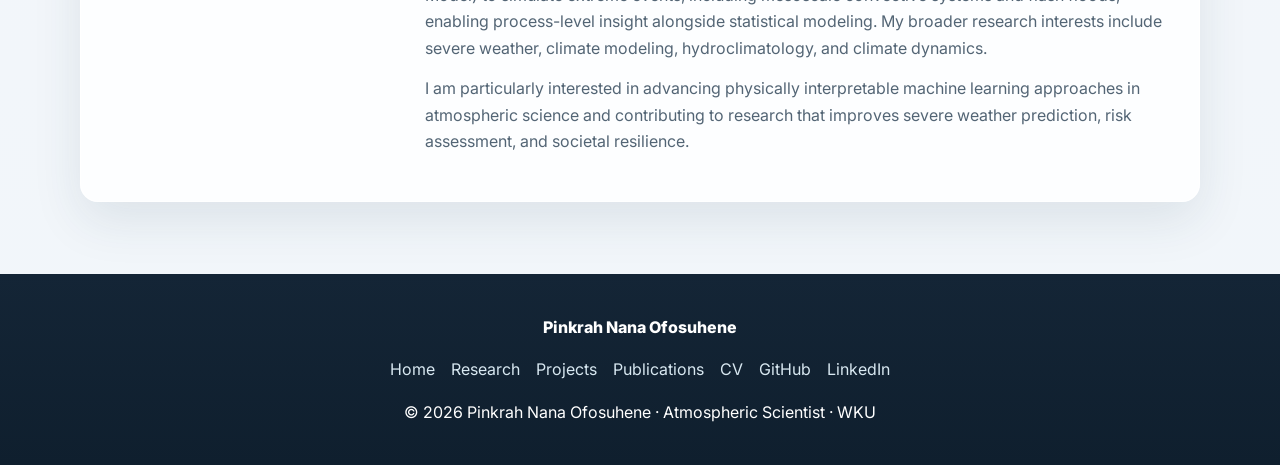
==== commit b3d42adf: "Finalize homepage and CV cleanup" ====
--- a/index.html
+++ b/index.html
@@ -66,16 +66,6 @@
       </div>
     </div>
   </section>
-
-  <section class="section home-contact" aria-label="Contact">
-    <div class="section-inner">
-      <div class="contact-strip glass-panel">
-        <a href="mailto:pinkrahnanaofosuhene9690@gmail.com">pinkrahnanaofosuhene9690@gmail.com</a>
-        <a href="https://github.com/PinkrahNanaOfosuhene" target="_blank" rel="noopener">GitHub</a>
-        <a href="https://linkedin.com/in/nana-pinkrah-4a4a73212" target="_blank" rel="noopener">LinkedIn</a>
-      </div>
-    </div>
-  </section>
 </main>
 
 <footer class="footer">
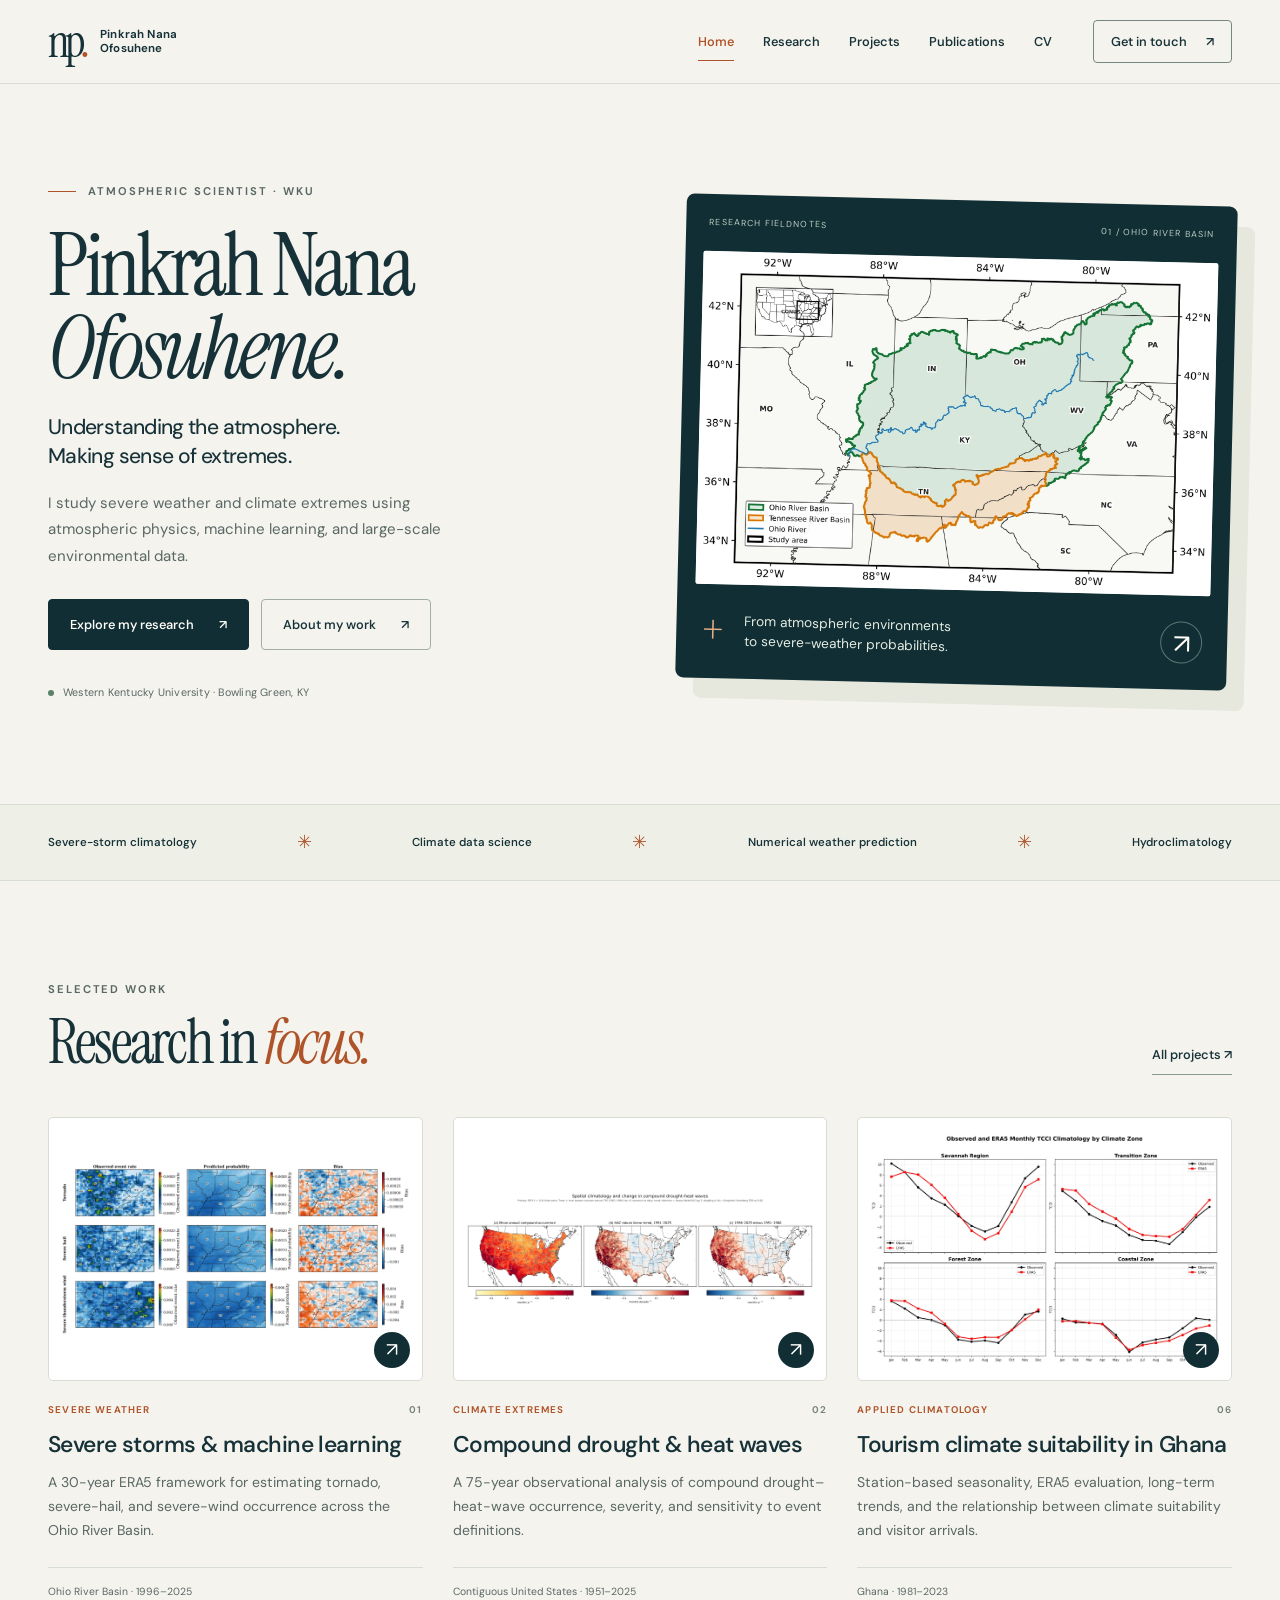
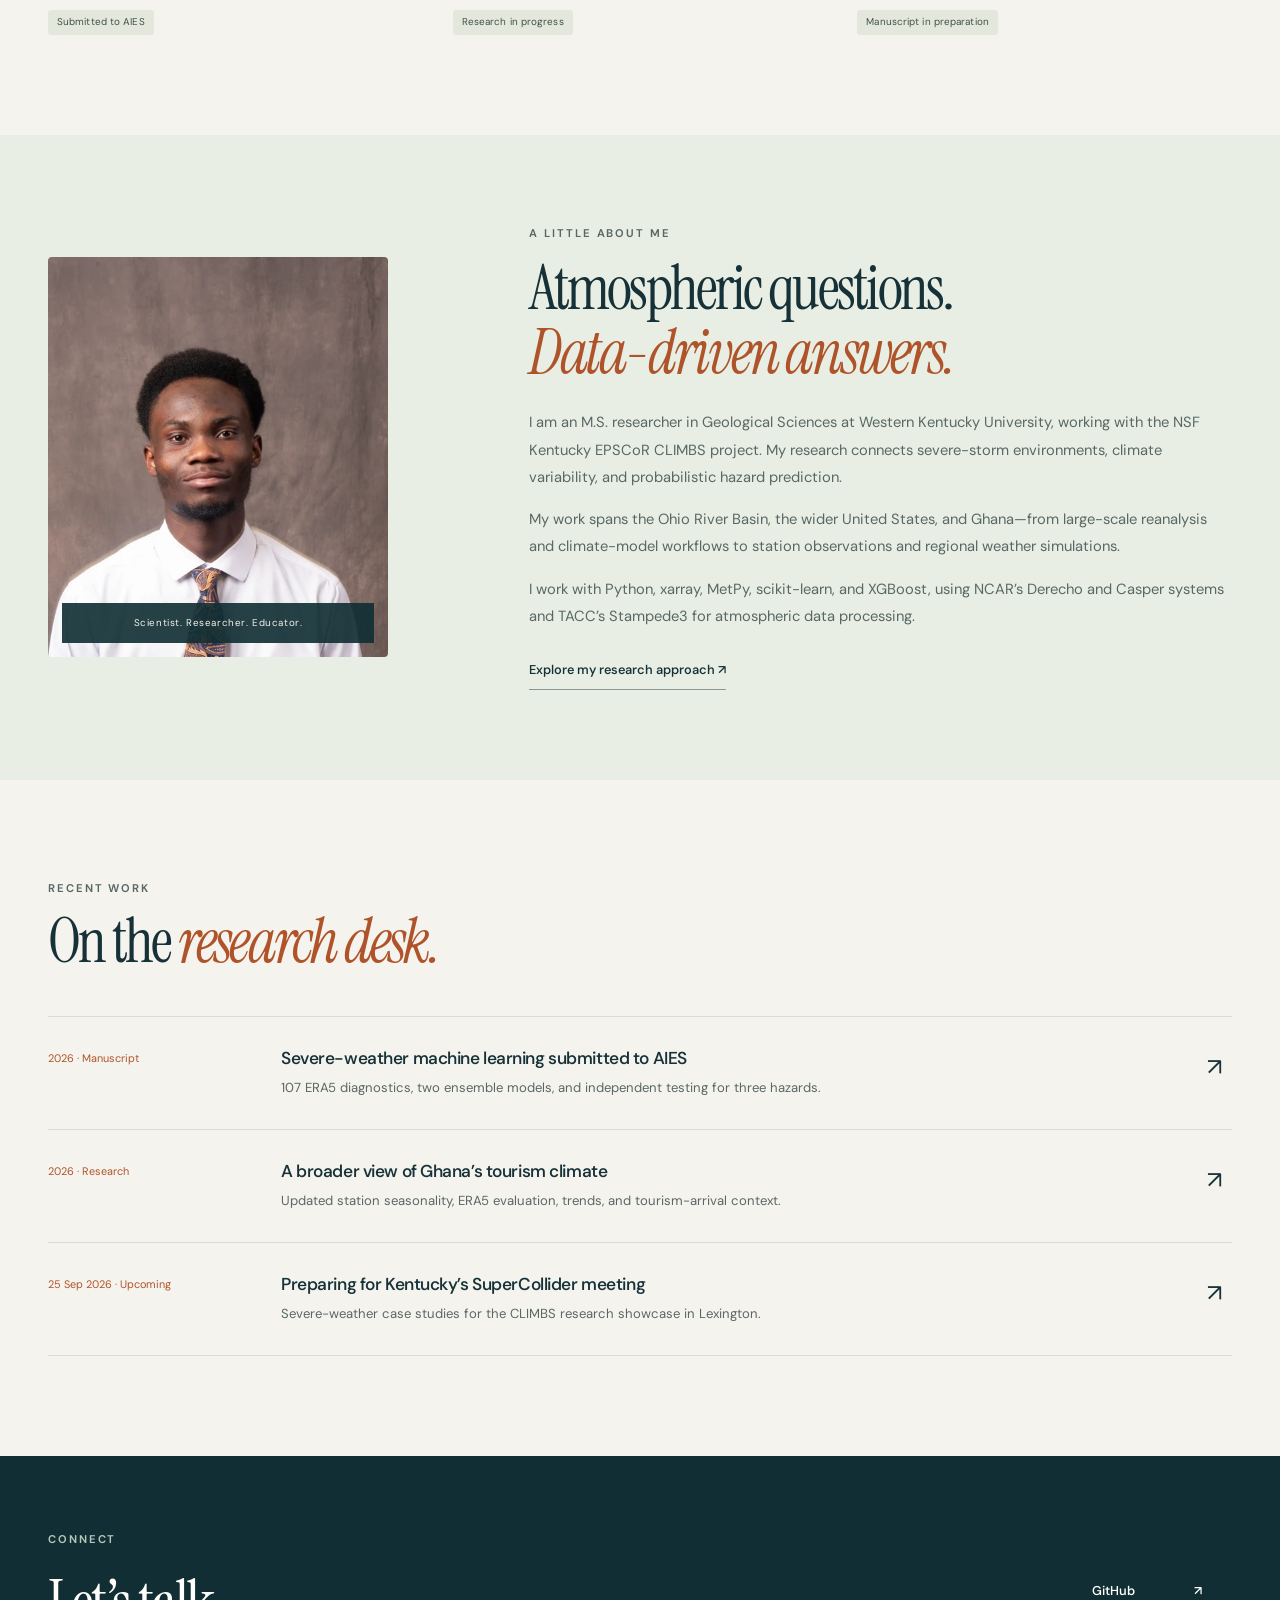
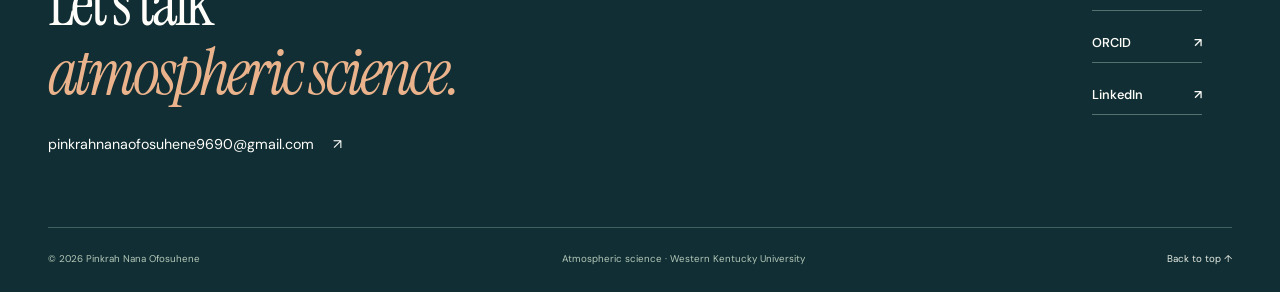
==== commit 91da3f28: "Refresh academic portfolio design and research content" ====
--- a/index.html
+++ b/index.html
@@ -1,87 +1,10 @@
-<!DOCTYPE html>
-<html lang="en">
-<head>
-  <meta charset="UTF-8" />
-  <meta name="viewport" content="width=device-width, initial-scale=1.0" />
-  <title>Pinkrah Nana Ofosuhene | Atmospheric Scientist</title>
-  <meta name="description" content="Academic research website of Pinkrah Nana Ofosuhene, an atmospheric scientist working on severe-storm climatology, climate data science, WRF modeling, hydroclimatology, and climate extremes." />
-  <link rel="stylesheet" href="styles.css" />
-</head>
-<body>
-<nav class="navbar">
-  <a href="index.html" class="nav-brand">Pinkrah Nana Ofosuhene</a>
-  <ul class="nav-links">
-    <li><a href="index.html">Home</a></li>
-    <li><a href="research.html">Research</a></li>
-    <li><a href="projects.html">Projects</a></li>
-    <li><a href="publications.html">Publications</a></li>
-    <li><a href="cv.html">CV</a></li>
-    <li><a href="https://github.com/PinkrahNanaOfosuhene" target="_blank" rel="noopener">GitHub</a></li>
-    <li><a href="https://linkedin.com/in/nana-pinkrah-4a4a73212" target="_blank" rel="noopener">LinkedIn</a></li>
-  </ul>
-  <button class="hamburger" type="button" aria-label="Toggle navigation" aria-expanded="false">
-    <span></span><span></span><span></span>
-  </button>
-</nav>
-
-<main>
-  <section class="hero hero-liquid">
-    <div class="hero-atmosphere" aria-hidden="true">
-      <img src="images/thesis_wrf_domain.png" alt="" />
-    </div>
-    <div class="hero-shell hero-shell-centered">
-      <div class="hero-content glass-panel hero-copy">
-        <div class="hero-badge">Western Kentucky University</div>
-        <h1 class="hero-name">Pinkrah Nana Ofosuhene</h1>
-        <p class="hero-tagline">Atmospheric Scientist | Severe-Storm Climatology | Climate Data Science</p>
-        <div class="hero-cta">
-          <a href="research.html" class="btn btn-primary">Research</a>
-          <a href="projects.html" class="btn btn-secondary">Projects</a>
-          <a href="mailto:pinkrahnanaofosuhene9690@gmail.com" class="btn btn-outline">Email</a>
-        </div>
-      </div>
-    </div>
-  </section>
-
-  <section class="section about-section">
-    <div class="section-inner">
-      <div class="about-card glass-panel">
-        <div class="section-header left">
-          <span class="section-label">About</span>
-          <h2 class="section-title">About</h2>
-          <div class="section-divider"></div>
-        </div>
-        <div class="about-grid">
-          <div>
-            <img src="images/profile.jpg" alt="Pinkrah Nana Ofosuhene" class="about-photo" />
-          </div>
-          <div class="about-text">
-            <p>I am an atmospheric scientist specializing in severe storm environments, climate variability, and data-driven prediction frameworks at Western Kentucky University. My work integrates understanding of atmospheric processes with high-performance computing and machine learning to quantify how storm-supportive environments evolve across space, time, and future climate scenarios.</p>
-            <p>My current research focuses on the Ohio River Basin, a region strongly influenced by northward moisture transport from the Gulf of Mexico into the interior United States, which enhances convective instability. Leveraging ERA5 reanalysis, NOAA Storm Events Database, and downscaled CMIP6 climate projections, I develop probabilistic frameworks to estimate the occurrence of tornadoes, large hail, and damaging winds at high spatiotemporal resolution. This work involves Random Forest classification with calibration, event–environment matching, and diagnostic analysis of thermodynamic and kinematic parameters, including CAPE, vertical wind shear, storm-relative helicity, lapse rates, and a large suite (100) of derived environmental predictors.</p>
-            <p>I conduct large-scale atmospheric data processing on national high-performance computing systems, including NCAR’s Derecho supercomputer and Casper cluster under Dr. Fan, as well as Stampede3 supercomputer at the Texas Advanced Computing Center under Dr. Manmeet Singh. Across these platforms, I generate multi-decadal climatologies of severe weather diagnostics and develop scalable, reproducible workflows for processing multi-terabyte atmospheric datasets. My computational framework integrates Python-based scientific computing (xarray, MetPy, scikit-learn), NetCDF data pipelines, and parallelized batch processing using PBS scheduling.</p>
-            <p>In addition, I apply numerical weather prediction using the WRF (Weather Research and Forecasting Model) to simulate extreme events, including mesoscale convective systems and flash floods, enabling process-level insight alongside statistical modeling. My broader research interests include severe weather, climate modeling, hydroclimatology, and climate dynamics.</p>
-            <p>I am particularly interested in advancing physically interpretable machine learning approaches in atmospheric science and contributing to research that improves severe weather prediction, risk assessment, and societal resilience.</p>
-          </div>
-        </div>
-      </div>
-    </div>
-  </section>
-</main>
-
-<footer class="footer">
-  <div class="footer-name">Pinkrah Nana Ofosuhene</div>
-  <nav class="footer-links">
-    <a href="index.html">Home</a>
-    <a href="research.html">Research</a>
-    <a href="projects.html">Projects</a>
-    <a href="publications.html">Publications</a>
-    <a href="cv.html">CV</a>
-    <a href="https://github.com/PinkrahNanaOfosuhene" target="_blank" rel="noopener">GitHub</a>
-    <a href="https://linkedin.com/in/nana-pinkrah-4a4a73212" target="_blank" rel="noopener">LinkedIn</a>
-  </nav>
-  <p>&copy; 2026 Pinkrah Nana Ofosuhene &middot; Atmospheric Scientist &middot; WKU</p>
-</footer>
-
-<script src="script.js"></script>
-</body>
-</html>
+<!doctype html>
+<html lang="en"><head><meta charset="utf-8"><meta name="viewport" content="width=device-width, initial-scale=1"><title>Pinkrah Nana Ofosuhene | Atmospheric Scientist</title><meta name="description" content="Atmospheric scientist at Western Kentucky University researching severe storms, climate extremes, machine learning, and hydroclimatology."><link rel="canonical" href="https://pinkrahnanaofosuhene.github.io/"><meta name="theme-color" content="#102e33"><meta property="og:type" content="website"><meta property="og:site_name" content="Pinkrah Nana Ofosuhene"><meta property="og:title" content="Pinkrah Nana Ofosuhene | Atmospheric Scientist"><meta property="og:description" content="Atmospheric scientist at Western Kentucky University researching severe storms, climate extremes, machine learning, and hydroclimatology."><meta property="og:url" content="https://pinkrahnanaofosuhene.github.io/"><meta property="og:image" content="https://pinkrahnanaofosuhene.github.io/images/social-preview.png"><meta property="og:image:width" content="1200"><meta property="og:image:height" content="630"><meta name="twitter:card" content="summary_large_image"><meta name="twitter:title" content="Pinkrah Nana Ofosuhene | Atmospheric Scientist"><meta name="twitter:description" content="Atmospheric scientist at Western Kentucky University researching severe storms, climate extremes, machine learning, and hydroclimatology."><meta name="twitter:image" content="https://pinkrahnanaofosuhene.github.io/images/social-preview.png"><link rel="icon" type="image/svg+xml" href="favicon.svg"><link rel="preconnect" href="https://fonts.googleapis.com"><link rel="preconnect" href="https://fonts.gstatic.com" crossorigin><link href="https://fonts.googleapis.com/css2?family=DM+Sans:wght@400;450;500;550;600;650;700&family=Instrument+Serif:ital@0;1&display=swap" rel="stylesheet"><link rel="stylesheet" href="styles.css"><script type="application/ld+json">{"@context": "https://schema.org", "@type": "ProfilePage", "name": "Pinkrah Nana Ofosuhene | Atmospheric Scientist", "url": "https://pinkrahnanaofosuhene.github.io/", "description": "Atmospheric scientist at Western Kentucky University researching severe storms, climate extremes, machine learning, and hydroclimatology.", "mainEntity": {"@type": "Person", "name": "Pinkrah Nana Ofosuhene", "jobTitle": "Atmospheric Scientist", "affiliation": {"@type": "CollegeOrUniversity", "name": "Western Kentucky University"}, "sameAs": ["https://github.com/PinkrahNanaOfosuhene", "https://linkedin.com/in/nana-pinkrah-4a4a73212", "https://orcid.org/0009-0009-3424-8411"]}}</script><script src="script.js" defer></script></head>
+<body id="top" class="home-page"><a class="skip-link" href="#main">Skip to content</a>
+ <header class="site-header"><div class="nav-shell"><a class="brand" href="index.html"><span class="brand-mark" aria-hidden="true">np<span>.</span></span><span class="brand-name">Pinkrah Nana<br>Ofosuhene</span></a>
+ <button class="menu-toggle" aria-expanded="false" aria-controls="primary-nav" aria-label="Open navigation"><span></span><span></span></button>
+ <nav id="primary-nav" aria-label="Main navigation"><a href="index.html" aria-current="page">Home</a><a href="research.html">Research</a><a href="projects.html">Projects</a><a href="publications.html">Publications</a><a href="cv.html">CV</a><a class="nav-contact" href="mailto:pinkrahnanaofosuhene9690@gmail.com">Get in touch <span aria-hidden="true">↗</span></a></nav></div></header><main id="main" tabindex="-1"><section class="home-hero container"><div class="hero-copy"><p class="eyebrow"><span class="small-rule"></span> Atmospheric Scientist · WKU</p><h1>Pinkrah Nana<br><em>Ofosuhene.</em></h1><p class="hero-statement">Understanding the atmosphere.<br>Making sense of extremes.</p><p class="hero-description">I study severe weather and climate extremes using atmospheric physics, machine learning, and large-scale environmental data.</p><div class="button-row"><a class="button" href="projects.html">Explore my research<span aria-hidden="true"> ↗</span></a><a class="button button-secondary" href="research.html">About my work<span aria-hidden="true"> ↗</span></a></div><div class="hero-location"><span class="location-dot"></span> Western Kentucky University · Bowling Green, KY</div></div><div class="hero-visual"><div class="visual-overline"><span>RESEARCH FIELDNOTES</span><span>01 / OHIO RIVER BASIN</span></div><div class="hero-map"><img src="images/web/storm-study-region.webp" width="1600" height="1037" alt="Ohio River Basin and surrounding severe-weather study domain" class="" loading="eager" decoding="async" fetchpriority="high" /></div><div class="visual-caption"><span class="crosshair" aria-hidden="true">+</span><p>From atmospheric environments<br>to severe-weather probabilities.</p><a href="climbs-project.html" aria-label="Explore severe-weather research">↗</a></div></div></section>
+<div class="discipline-strip"><div class="container"><span>Severe-storm climatology</span><span aria-hidden="true">✳</span><span>Climate data science</span><span aria-hidden="true">✳</span><span>Numerical weather prediction</span><span aria-hidden="true">✳</span><span>Hydroclimatology</span></div></div>
+<section class="section container"><div class="section-heading"><div><p class="eyebrow">Selected work</p><h2>Research in <em>focus.</em></h2></div><a class="text-link" href="projects.html">All projects ↗</a></div><div class="project-grid featured-grid"><article class="project-card" data-category="Severe weather" data-search="severe storms &amp; machine learning a 30-year era5 framework for estimating tornado, severe-hail, and severe-wind occurrence across the ohio river basin. ohio river basin · 1996–2025 severe weather"><a class="project-image" href="climbs-project.html"><img src="images/web/storm-spatial-verification.webp" width="1600" height="788" alt="Observed event rates, XGBoost probabilities, and bias for tornado, hail, and wind" class="" loading="lazy" decoding="async" /><span class="image-arrow" aria-hidden="true">↗</span></a><div class="project-card-body"><div class="project-meta"><span>Severe weather</span><span>01</span></div><h3><a href="climbs-project.html">Severe storms &amp; machine learning</a></h3><p>A 30-year ERA5 framework for estimating tornado, severe-hail, and severe-wind occurrence across the Ohio River Basin.</p><div class="project-card-foot"><span>Ohio River Basin · 1996–2025</span><span class="status">Submitted to AIES</span></div></div></article><article class="project-card" data-category="Climate extremes" data-search="compound drought &amp; heat waves a 75-year observational analysis of compound drought–heat-wave occurrence, severity, and sensitivity to event definitions. contiguous united states · 1951–2025 climate extremes"><a class="project-image" href="conus-drought-heatwave.html"><img src="images/web/conus-compound-geography.webp" width="1600" height="526" alt="Maps of compound drought and heat-wave occurrence and long-term change across the contiguous United States" class="" loading="lazy" decoding="async" /><span class="image-arrow" aria-hidden="true">↗</span></a><div class="project-card-body"><div class="project-meta"><span>Climate extremes</span><span>02</span></div><h3><a href="conus-drought-heatwave.html">Compound drought &amp; heat waves</a></h3><p>A 75-year observational analysis of compound drought–heat-wave occurrence, severity, and sensitivity to event definitions.</p><div class="project-card-foot"><span>Contiguous United States · 1951–2025</span><span class="status">Research in progress</span></div></div></article><article class="project-card" data-category="Applied climatology" data-search="tourism climate suitability in ghana station-based seasonality, era5 evaluation, long-term trends, and the relationship between climate suitability and visitor arrivals. ghana · 1981–2023 applied climatology"><a class="project-image" href="tcci-project.html"><img src="images/web/tcci-era5-validation.webp" width="1600" height="1058" alt="Monthly station and ERA5 Tourism Climate Comfort Index by climatic zone" class="" loading="lazy" decoding="async" /><span class="image-arrow" aria-hidden="true">↗</span></a><div class="project-card-body"><div class="project-meta"><span>Applied climatology</span><span>06</span></div><h3><a href="tcci-project.html">Tourism climate suitability in Ghana</a></h3><p>Station-based seasonality, ERA5 evaluation, long-term trends, and the relationship between climate suitability and visitor arrivals.</p><div class="project-card-foot"><span>Ghana · 1981–2023</span><span class="status">Manuscript in preparation</span></div></div></article></div></section>
+<section class="about-band"><div class="container about-layout"><div class="portrait-wrap"><img src="images/web/profile.webp" width="800" height="601" alt="Portrait of Pinkrah Nana Ofosuhene" class="" loading="lazy" decoding="async" /><span class="portrait-caption">Scientist. Researcher. Educator.</span></div><div class="about-copy"><p class="eyebrow">A little about me</p><h2>Atmospheric questions.<br><em>Data-driven answers.</em></h2><p>I am an M.S. researcher in Geological Sciences at Western Kentucky University, working with the NSF Kentucky EPSCoR CLIMBS project. My research connects severe-storm environments, climate variability, and probabilistic hazard prediction.</p><p>My work spans the Ohio River Basin, the wider United States, and Ghana—from large-scale reanalysis and climate-model workflows to station observations and regional weather simulations.</p><p>I work with Python, xarray, MetPy, scikit-learn, and XGBoost, using NCAR’s Derecho and Casper systems and TACC’s Stampede3 for atmospheric data processing.</p><a class="text-link" href="research.html">Explore my research approach ↗</a></div></div></section>
+<section class="section container"><div class="section-heading"><div><p class="eyebrow">Recent work</p><h2>On the <em>research desk.</em></h2></div></div><div class="updates-list"><a class="update-row" href="climbs-project.html"><span class="update-date">2026 · Manuscript</span><div><h3>Severe-weather machine learning submitted to AIES</h3><p>107 ERA5 diagnostics, two ensemble models, and independent testing for three hazards.</p></div><span aria-hidden="true">↗</span></a><a class="update-row" href="tcci-project.html"><span class="update-date">2026 · Research</span><div><h3>A broader view of Ghana’s tourism climate</h3><p>Updated station seasonality, ERA5 evaluation, trends, and tourism-arrival context.</p></div><span aria-hidden="true">↗</span></a><a class="update-row" href="publications.html#presentations"><span class="update-date">25 Sep 2026 · Upcoming</span><div><h3>Preparing for Kentucky’s SuperCollider meeting</h3><p>Severe-weather case studies for the CLIMBS research showcase in Lexington.</p></div><span aria-hidden="true">↗</span></a></div></section></main><footer class="site-footer"><div class="container"><div class="footer-top"><div><p class="eyebrow">Connect</p><h2>Let’s talk<br><em>atmospheric science.</em></h2><a class="footer-email" href="mailto:pinkrahnanaofosuhene9690@gmail.com">pinkrahnanaofosuhene9690@gmail.com <span aria-hidden="true">↗</span></a></div><div class="footer-social"><a class="text-link" href="https://github.com/PinkrahNanaOfosuhene" target="_blank" rel="noopener noreferrer">GitHub<span aria-hidden="true"> ↗</span></a><a class="text-link" href="https://orcid.org/0009-0009-3424-8411" target="_blank" rel="noopener noreferrer">ORCID<span aria-hidden="true"> ↗</span></a><a class="text-link" href="https://linkedin.com/in/nana-pinkrah-4a4a73212" target="_blank" rel="noopener noreferrer">LinkedIn<span aria-hidden="true"> ↗</span></a></div></div><div class="footer-bottom"><span>© 2026 Pinkrah Nana Ofosuhene</span><span>Atmospheric science · Western Kentucky University</span><a href="#top">Back to top ↑</a></div></div></footer><dialog class="figure-dialog" aria-labelledby="figure-dialog-title"><button class="dialog-close" aria-label="Close expanded figure">Close ×</button><h2 id="figure-dialog-title" class="sr-only">Research figure</h2><img alt=""><p></p></dialog></body></html>
--- a/styles.css
+++ b/styles.css
@@ -1,1131 +1,15 @@
-@import url('https://fonts.googleapis.com/css2?family=Inter:wght@400;500;600;700;800&display=swap');
-
-:root {
-  --bg: #f6f8fb;
-  --surface: #ffffff;
-  --surface-muted: #eef4f8;
-  --glass: rgba(255, 255, 255, 0.86);
-  --glass-strong: rgba(255, 255, 255, 0.94);
-  --text: #14202c;
-  --muted: #536575;
-  --subtle: #7a8b99;
-  --border: rgba(167, 186, 202, 0.48);
-  --accent: #1f5f8b;
-  --accent-2: #3e86ad;
-  --accent-soft: #e8f2f8;
-  --success-soft: #eef8f3;
-  --warning-soft: #fff7e8;
-  --shadow: 0 18px 50px rgba(32, 55, 78, 0.1);
-  --shadow-soft: 0 10px 28px rgba(32, 55, 78, 0.08);
-  --radius: 10px;
-  --font-body: 'Inter', -apple-system, BlinkMacSystemFont, 'Segoe UI', sans-serif;
-  --font-head: 'Inter', -apple-system, BlinkMacSystemFont, 'Segoe UI', sans-serif;
-}
-
-*,
-*::before,
-*::after {
-  box-sizing: border-box;
-  margin: 0;
-  padding: 0;
-}
-
-html {
-  scroll-behavior: smooth;
-}
-
-body {
-  background:
-    radial-gradient(circle at 18% 0%, rgba(91, 151, 184, 0.16), transparent 28rem),
-    radial-gradient(circle at 82% 12%, rgba(31, 95, 139, 0.12), transparent 24rem),
-    linear-gradient(180deg, #fbfcfe 0%, var(--bg) 42%, #f3f7fa 100%);
-  color: var(--text);
-  font-family: var(--font-body);
-  font-size: 16px;
-  line-height: 1.65;
-  overflow-x: hidden;
-}
-
-img {
-  display: block;
-  max-width: 100%;
-}
-
-a {
-  color: var(--accent);
-  text-decoration: none;
-}
-
-a:hover {
-  color: #143f5f;
-  text-decoration: underline;
-}
-
-.navbar {
-  position: sticky;
-  top: 0;
-  z-index: 1000;
-  display: flex;
-  align-items: center;
-  justify-content: space-between;
-  gap: 1.2rem;
-  padding: 0.9rem 2rem;
-  background: rgba(255, 255, 255, 0.78);
-  border-bottom: 1px solid var(--border);
-  box-shadow: 0 8px 30px rgba(18, 38, 63, 0.06);
-  backdrop-filter: blur(22px) saturate(140%);
-}
-
-.nav-brand {
-  color: var(--text);
-  font-weight: 800;
-  font-size: 1rem;
-  line-height: 1.2;
-  white-space: nowrap;
-}
-
-.nav-links {
-  display: flex;
-  align-items: center;
-  justify-content: flex-end;
-  gap: 0.15rem;
-  list-style: none;
-}
-
-.nav-links a {
-  display: inline-flex;
-  align-items: center;
-  min-height: 36px;
-  padding: 0.45rem 0.7rem;
-  border-radius: 8px;
-  color: var(--muted);
-  font-size: 0.84rem;
-  font-weight: 700;
-}
-
-.nav-links a:hover,
-.nav-links a.active {
-  background: var(--accent-soft);
-  color: var(--accent);
-  text-decoration: none;
-}
-
-.hamburger {
-  display: none;
-  width: 40px;
-  height: 40px;
-  border: 1px solid var(--border);
-  border-radius: 8px;
-  background: var(--surface);
-  cursor: pointer;
-  align-items: center;
-  justify-content: center;
-  flex-direction: column;
-  gap: 5px;
-}
-
-.hamburger span {
-  display: block;
-  width: 20px;
-  height: 2px;
-  background: var(--text);
-  border-radius: 2px;
-  transition: transform 0.2s ease, opacity 0.2s ease;
-}
-
-.hero {
-  background: transparent;
-  border-bottom: 1px solid var(--border);
-  padding: 5.5rem 2rem 4rem;
-}
-
-.hero-liquid {
-  position: relative;
-  min-height: 690px;
-  display: grid;
-  align-items: center;
-  overflow: hidden;
-}
-
-.hero-atmosphere {
-  position: absolute;
-  inset: 0;
-  z-index: -2;
-}
-
-.hero-atmosphere::after {
-  position: absolute;
-  inset: 0;
-  content: "";
-  background:
-    linear-gradient(90deg, rgba(246, 248, 251, 0.96) 0%, rgba(246, 248, 251, 0.82) 44%, rgba(246, 248, 251, 0.72) 100%),
-    radial-gradient(circle at 72% 28%, rgba(255,255,255,0.5), transparent 24rem);
-}
-
-.hero-atmosphere img {
-  width: 100%;
-  height: 100%;
-  object-fit: cover;
-  filter: saturate(0.88) contrast(0.98);
-  opacity: 0.42;
-}
-
-.hero-shell {
-  width: min(1120px, 100%);
-  margin: 0 auto;
-  display: grid;
-  grid-template-columns: minmax(0, 1.25fr) minmax(300px, 0.75fr);
-  gap: 2rem;
-  align-items: center;
-}
-
-.hero-content {
-  max-width: 760px;
-}
-
-.hero-shell-centered {
-  grid-template-columns: minmax(0, 820px);
-  justify-content: center;
-  text-align: center;
-}
-
-.hero-shell-centered .hero-content {
-  margin: 0 auto;
-}
-
-.hero-shell-centered .hero-cta {
-  justify-content: center;
-}
-
-.hero-copy {
-  padding: clamp(1.4rem, 3vw, 2.1rem);
-}
-
-.hero-badge,
-.section-label,
-.page-header-label,
-.cv-section-label,
-.skills-group-label,
-.panel-label,
-.timeline-date {
-  color: var(--accent);
-  font-size: 0.76rem;
-  font-weight: 800;
-  letter-spacing: 0;
-  text-transform: uppercase;
-}
-
-.hero-badge {
-  margin-bottom: 1rem;
-}
-
-.hero-name {
-  color: var(--text);
-  font-family: var(--font-head);
-  font-size: clamp(2.55rem, 6vw, 4.8rem);
-  font-weight: 800;
-  letter-spacing: 0;
-  line-height: 1.04;
-  margin-bottom: 0.8rem;
-}
-
-.hero-name .highlight {
-  color: var(--accent);
-}
-
-.hero-tagline {
-  color: var(--accent);
-  font-size: clamp(1.05rem, 2.2vw, 1.35rem);
-  font-weight: 700;
-  margin-bottom: 1rem;
-}
-
-.hero-description,
-.section-subtitle,
-.page-header-desc,
-.card-text,
-.timeline-body,
-.pub-authors {
-  color: var(--muted);
-}
-
-.hero-description {
-  max-width: 720px;
-  font-size: 1.02rem;
-  line-height: 1.75;
-  margin-bottom: 1.3rem;
-}
-
-.hero-focus,
-.tags {
-  display: flex;
-  flex-wrap: wrap;
-  gap: 0.5rem;
-}
-
-.hero-focus {
-  margin-bottom: 1.5rem;
-}
-
-.hero-focus span,
-.tag,
-.pub-badge {
-  display: inline-flex;
-  align-items: center;
-  border: 1px solid var(--border);
-  border-radius: 999px;
-  background: var(--surface);
-  color: var(--muted);
-  font-size: 0.76rem;
-  font-weight: 700;
-  padding: 0.28rem 0.68rem;
-}
-
-.tag.teal,
-.tag.orange,
-.tag.gold,
-.pub-badge.review {
-  background: var(--accent-soft);
-  border-color: #c8ddea;
-  color: var(--accent);
-}
-
-.hero-cta,
-.feature-actions {
-  display: flex;
-  gap: 0.75rem;
-  flex-wrap: wrap;
-}
-
-.btn {
-  display: inline-flex;
-  align-items: center;
-  justify-content: center;
-  min-height: 42px;
-  border-radius: 8px;
-  border: 1px solid transparent;
-  cursor: pointer;
-  font-weight: 800;
-  font-size: 0.88rem;
-  padding: 0.62rem 1rem;
-  text-decoration: none;
-  transition: background 0.18s ease, border-color 0.18s ease, color 0.18s ease, transform 0.18s ease;
-}
-
-.btn:hover {
-  transform: translateY(-1px);
-}
-
-.btn-primary {
-  background: var(--accent);
-  color: #ffffff;
-  border-color: var(--accent);
-}
-
-.btn-primary:hover {
-  background: #184c70;
-  color: #ffffff;
-  text-decoration: none;
-}
-
-.btn-secondary,
-.btn-outline {
-  background: var(--surface);
-  border-color: var(--border);
-  color: var(--accent);
-}
-
-.btn-secondary:hover,
-.btn-outline:hover {
-  background: var(--accent-soft);
-  color: var(--accent);
-  text-decoration: none;
-}
-
-.hero-panel,
-.card,
-.pub-card,
-.metric-box,
-.phase-card,
-.finding-box,
-.timeline-period {
-  background: var(--glass-strong);
-  border: 1px solid var(--border);
-  border-radius: var(--radius);
-  box-shadow: var(--shadow);
-  backdrop-filter: blur(18px) saturate(135%);
-}
-
-.glass-panel,
-.glass-card {
-  background: var(--glass);
-  border: 1px solid rgba(255, 255, 255, 0.7);
-  box-shadow: var(--shadow);
-  backdrop-filter: blur(24px) saturate(145%);
-}
-
-.glass-card {
-  box-shadow: var(--shadow-soft);
-}
-
-.hero-panel {
-  padding: 1.25rem;
-}
-
-.hero-portrait-card {
-  display: flex;
-  align-items: center;
-  gap: 0.9rem;
-  padding-bottom: 1rem;
-  border-bottom: 1px solid var(--border);
-}
-
-.hero-portrait-card img {
-  width: 64px;
-  height: 64px;
-  object-fit: cover;
-  border-radius: 8px;
-}
-
-.hero-portrait-card strong,
-.hero-portrait-card span {
-  display: block;
-}
-
-.hero-portrait-card strong {
-  font-weight: 800;
-}
-
-.hero-portrait-card span,
-.hero-panel-main p,
-.hero-panel-grid span {
-  color: var(--muted);
-  font-size: 0.9rem;
-}
-
-.hero-panel-main {
-  padding: 1.1rem 0;
-}
-
-.hero-panel-main h2 {
-  font-size: 1.1rem;
-  line-height: 1.35;
-  margin: 0.35rem 0 0.5rem;
-}
-
-.hero-panel-grid,
-.grid-2,
-.grid-3,
-.grid-4,
-.metric-grid,
-.fig-grid {
-  display: grid;
-  gap: 1rem;
-}
-
-.hero-panel-grid {
-  grid-template-columns: repeat(2, minmax(0, 1fr));
-}
-
-.hero-panel-grid div {
-  background: rgba(238, 244, 248, 0.78);
-  border: 1px solid rgba(255,255,255,0.68);
-  border-radius: 8px;
-  padding: 0.85rem;
-}
-
-.hero-panel-grid strong,
-.hero-panel-grid span {
-  display: block;
-}
-
-.hero-panel-grid strong {
-  color: var(--accent);
-  font-size: 1.05rem;
-  font-weight: 800;
-}
-
-.section {
-  padding: 4.5rem 2rem;
-}
-
-.section:nth-of-type(even),
-.feature-band {
-  background: rgba(238, 244, 248, 0.42);
-}
-
-.section-inner {
-  max-width: 1120px;
-  margin: 0 auto;
-}
-
-.section-header {
-  margin-bottom: 2rem;
-  text-align: center;
-}
-
-.section-title,
-.page-header-title,
-.cv-h2 {
-  color: var(--text);
-  font-family: var(--font-head);
-  font-weight: 800;
-  letter-spacing: 0;
-  line-height: 1.16;
-}
-
-.section-title {
-  font-size: clamp(1.75rem, 3.4vw, 2.55rem);
-}
-
-.section-title .accent,
-.page-header-title .accent {
-  color: var(--accent);
-}
-
-.section-subtitle {
-  max-width: 700px;
-  margin: 0.75rem auto 0;
-}
-
-.section-divider {
-  width: 48px;
-  height: 3px;
-  margin: 0.9rem auto 0;
-  background: var(--accent);
-  border-radius: 2px;
-}
-
-.grid-2 {
-  grid-template-columns: repeat(2, minmax(0, 1fr));
-}
-
-.grid-3 {
-  grid-template-columns: repeat(3, minmax(0, 1fr));
-}
-
-.grid-4 {
-  grid-template-columns: repeat(4, minmax(0, 1fr));
-}
-
-.section-header.left {
-  text-align: left;
-}
-
-.section-header.left .section-divider {
-  margin-left: 0;
-  margin-right: 0;
-}
-
-.about-card {
-  padding: clamp(1.1rem, 3vw, 2rem);
-  border-radius: 18px;
-}
-
-.focus-grid,
-.project-grid {
-  display: grid;
-  gap: 1rem;
-}
-
-.focus-grid {
-  grid-template-columns: repeat(3, minmax(0, 1fr));
-}
-
-.project-grid {
-  grid-template-columns: repeat(2, minmax(0, 1fr));
-}
-
-.image-card,
-.project-card {
-  display: block;
-  overflow: hidden;
-  background: var(--glass-strong);
-  border: 1px solid var(--border);
-  border-radius: 18px;
-  box-shadow: var(--shadow);
-  color: var(--text);
-  text-decoration: none;
-  transition: border-color 0.18s ease, transform 0.18s ease, box-shadow 0.18s ease;
-}
-
-.image-card:hover,
-.project-card:hover {
-  border-color: #b9cfdd;
-  text-decoration: none;
-  transform: translateY(-2px);
-}
-
-.image-card img {
-  width: 100%;
-  height: 180px;
-  object-fit: cover;
-  border-bottom: 1px solid var(--border);
-}
-
-.image-card span {
-  display: block;
-  min-height: 68px;
-  padding: 1rem;
-  color: var(--text);
-  font-weight: 800;
-  line-height: 1.35;
-}
-
-.project-card {
-  display: grid;
-  grid-template-columns: 190px 1fr;
-  align-items: stretch;
-}
-
-.project-card.compact {
-  max-width: 840px;
-  margin: 0 auto;
-}
-
-.project-card img {
-  width: 100%;
-  height: 100%;
-  min-height: 210px;
-  object-fit: cover;
-  border-right: 1px solid var(--border);
-}
-
-.project-card div {
-  padding: 1.2rem;
-}
-
-.cv-placeholder {
-  text-align: center;
-  padding: clamp(2rem, 6vw, 4rem);
-}
-
-.project-card h3 {
-  color: var(--text);
-  font-size: 1.08rem;
-  line-height: 1.35;
-  margin-bottom: 0.5rem;
-}
-
-.project-authors {
-  color: var(--text);
-  font-size: 0.86rem;
-  font-weight: 700;
-  line-height: 1.45;
-  margin-bottom: 0.65rem;
-}
-
-.project-card p {
-  color: var(--muted);
-  font-size: 0.94rem;
-  margin-bottom: 0.8rem;
-}
-
-.contact-strip {
-  display: flex;
-  flex-wrap: wrap;
-  justify-content: center;
-  gap: 0.75rem;
-  padding: 1rem;
-  border-radius: 18px;
-}
-
-.contact-strip a {
-  display: inline-flex;
-  align-items: center;
-  min-height: 42px;
-  border: 1px solid var(--border);
-  border-radius: 8px;
-  background: var(--surface);
-  color: var(--accent);
-  font-weight: 800;
-  padding: 0.55rem 0.9rem;
-}
-
-.contact-strip a:hover {
-  background: var(--accent-soft);
-  text-decoration: none;
-}
-
-.card,
-.pub-card {
-  padding: 1.35rem;
-}
-
-.card:hover,
-.pub-card:hover,
-.feature-tile:hover {
-  border-color: #b9cfdd;
-}
-
-.card-icon {
-  display: none;
-}
-
-.card-title,
-.pub-title,
-.timeline-title,
-.phase-title {
-  color: var(--text);
-  font-weight: 800;
-  line-height: 1.35;
-  margin-bottom: 0.45rem;
-}
-
-.card-title {
-  font-size: 1.06rem;
-}
-
-.card-subtitle,
-.pub-venue,
-.timeline-org {
-  color: var(--accent);
-  font-size: 0.88rem;
-  font-weight: 700;
-  margin-bottom: 0.6rem;
-}
-
-.card-text {
-  font-size: 0.94rem;
-}
-
-.feature-work,
-.about-grid,
-.contact-grid {
-  display: grid;
-  gap: 2rem;
-}
-
-.feature-work {
-  grid-template-columns: 0.8fr 1.2fr;
-  align-items: center;
-}
-
-.feature-gallery {
-  display: grid;
-  grid-template-columns: 1.1fr 0.9fr;
-  gap: 0.8rem;
-}
-
-.feature-tile {
-  position: relative;
-  min-height: 170px;
-  overflow: hidden;
-  border: 1px solid var(--border);
-  border-radius: var(--radius);
-  background: var(--surface);
-}
-
-.feature-tile.large {
-  grid-row: span 2;
-}
-
-.feature-tile img {
-  width: 100%;
-  height: 100%;
-  object-fit: cover;
-}
-
-.feature-tile span {
-  position: absolute;
-  left: 0;
-  right: 0;
-  bottom: 0;
-  padding: 0.8rem;
-  background: rgba(255, 255, 255, 0.92);
-  color: var(--text);
-  font-weight: 800;
-}
-
-.about-grid {
-  grid-template-columns: 280px 1fr;
-  align-items: start;
-}
-
-.about-photo {
-  width: 100%;
-  aspect-ratio: 1;
-  border-radius: 18px;
-  object-fit: cover;
-  box-shadow: var(--shadow);
-}
-
-.about-text h2 {
-  font-size: 1.5rem;
-  margin-bottom: 0.8rem;
-}
-
-.about-text p {
-  color: var(--muted);
-  margin-bottom: 0.9rem;
-}
-
-.about-details {
-  display: grid;
-  grid-template-columns: repeat(2, minmax(0, 1fr));
-  gap: 0.7rem;
-  margin-top: 1.2rem;
-}
-
-.about-detail-item {
-  background: var(--surface-muted);
-  border-radius: 8px;
-  color: var(--muted);
-  padding: 0.75rem;
-}
-
-.about-detail-item strong {
-  color: var(--text);
-}
-
-.page-header {
-  background:
-    radial-gradient(circle at 22% 0%, rgba(91, 151, 184, 0.18), transparent 26rem),
-    rgba(255,255,255,0.62);
-  border-bottom: 1px solid var(--border);
-  padding: 4.5rem 2rem 3rem;
-  text-align: center;
-  backdrop-filter: blur(18px);
-}
-
-.page-header-title {
-  font-size: clamp(2rem, 4.5vw, 3.2rem);
-  margin-top: 0.5rem;
-}
-
-.page-header-desc {
-  max-width: 760px;
-  margin: 0.8rem auto 0;
-}
-
-.timeline {
-  display: grid;
-  gap: 1rem;
-}
-
-.timeline-item {
-  border-left: 3px solid var(--accent);
-  padding: 0.2rem 0 0.2rem 1rem;
-}
-
-.timeline-body ul,
-.prose ul {
-  padding-left: 1.2rem;
-  color: var(--muted);
-}
-
-.timeline-body li,
-.prose li {
-  margin-bottom: 0.35rem;
-}
-
-.cv-block {
-  margin-bottom: 3rem;
-}
-
-.cv-section-label {
-  display: block;
-  margin-bottom: 1rem;
-}
-
-.pub-card {
-  border-left: 4px solid var(--accent);
-  margin-bottom: 1rem;
-}
-
-.pub-meta {
-  display: flex;
-  gap: 0.5rem;
-  flex-wrap: wrap;
-  margin-bottom: 0.8rem;
-}
-
-.pub-authors strong {
-  color: var(--text);
-}
-
-.stats-bar {
-  display: grid;
-  grid-template-columns: repeat(3, minmax(0, 1fr));
-  gap: 1rem;
-}
-
-.stat-item {
-  background: var(--surface);
-  border: 1px solid var(--border);
-  border-radius: var(--radius);
-  padding: 1rem;
-  text-align: center;
-}
-
-.stat-number,
-.metric-val {
-  color: var(--accent);
-  display: block;
-  font-size: 1.55rem;
-  font-weight: 800;
-}
-
-.stat-label,
-.metric-lbl {
-  color: var(--muted);
-  font-size: 0.75rem;
-  font-weight: 700;
-  text-transform: uppercase;
-}
-
-.prose {
-  color: var(--muted);
-}
-
-.prose h2 {
-  color: var(--text);
-  font-size: 1.35rem;
-  margin: 2rem 0 0.75rem;
-}
-
-.prose p {
-  margin-bottom: 0.9rem;
-}
-
-.fig-wrap {
-  margin: 1.5rem 0;
-}
-
-.fig-wrap img {
-  border: 1px solid var(--border);
-  border-radius: var(--radius);
-}
-
-.fig-caption {
-  color: var(--muted);
-  font-size: 0.84rem;
-  margin-top: 0.5rem;
-}
-
-.fig-grid {
-  grid-template-columns: repeat(2, minmax(0, 1fr));
-}
-
-.table-scroll {
-  overflow-x: auto;
-  margin: 1rem 0;
-}
-
-.param-table {
-  width: 100%;
-  border-collapse: collapse;
-  background: var(--surface);
-  border: 1px solid var(--border);
-  border-radius: var(--radius);
-  overflow: hidden;
-  font-size: 0.9rem;
-}
-
-.param-table th,
-.param-table td {
-  border-bottom: 1px solid var(--border);
-  padding: 0.75rem;
-  text-align: left;
-}
-
-.param-table th {
-  background: var(--surface-muted);
-  color: var(--text);
-}
-
-.contact-grid {
-  grid-template-columns: 0.9fr 1.1fr;
-}
-
-.contact-info-item {
-  display: flex;
-  gap: 0.8rem;
-  margin-bottom: 1rem;
-}
-
-.contact-icon {
-  display: none;
-}
-
-.contact-label {
-  color: var(--subtle);
-  display: block;
-  font-size: 0.76rem;
-  font-weight: 800;
-  letter-spacing: 0;
-  text-transform: uppercase;
-}
-
-.contact-value {
-  color: var(--text);
-  font-weight: 700;
-}
-
-.contact-form {
-  display: grid;
-  gap: 1rem;
-}
-
-.form-group {
-  display: grid;
-  gap: 0.35rem;
-}
-
-.form-label {
-  color: var(--text);
-  font-size: 0.84rem;
-  font-weight: 800;
-}
-
-.form-input,
-.form-textarea {
-  width: 100%;
-  border: 1px solid var(--border);
-  border-radius: 8px;
-  color: var(--text);
-  font: inherit;
-  padding: 0.75rem;
-}
-
-.form-input:focus,
-.form-textarea:focus {
-  border-color: var(--accent);
-  outline: 3px solid var(--accent-soft);
-}
-
-.footer {
-  background: linear-gradient(180deg, #142536 0%, #0f1f2e 100%);
-  color: #ffffff;
-  padding: 2.5rem 2rem;
-  text-align: center;
-}
-
-.footer-name {
-  font-weight: 800;
-  margin-bottom: 1rem;
-}
-
-.footer-links {
-  display: flex;
-  flex-wrap: wrap;
-  justify-content: center;
-  gap: 1rem;
-  margin-bottom: 1rem;
-}
-
-.footer a {
-  color: #d8e8f1;
-}
-
-.footer-divider,
-.footer-ghana {
-  display: none;
-}
-
-.fade-in-up {
-  opacity: 1;
-  transform: none;
-}
-
-@media (max-width: 920px) {
-  .navbar {
-    align-items: flex-start;
-  }
-
-  .hamburger {
-    display: flex;
-    flex-shrink: 0;
-  }
-
-  .nav-links {
-    display: none;
-    position: absolute;
-    top: 100%;
-    left: 1rem;
-    right: 1rem;
-    flex-direction: column;
-    align-items: stretch;
-    gap: 0.2rem;
-    background: var(--surface);
-    border: 1px solid var(--border);
-    border-radius: var(--radius);
-    box-shadow: var(--shadow);
-    padding: 0.75rem;
-  }
-
-  .nav-links.open {
-    display: flex;
-  }
-
-  .nav-links a {
-    justify-content: flex-start;
-  }
-
-  .hero-shell,
-  .feature-work,
-  .about-grid,
-  .contact-grid,
-  .grid-2 {
-    grid-template-columns: 1fr;
-  }
-
-  .grid-3,
-  .grid-4,
-  .focus-grid,
-  .project-grid {
-    grid-template-columns: repeat(2, minmax(0, 1fr));
-  }
-
-  .project-card {
-    grid-template-columns: 1fr;
-  }
-
-  .project-card img {
-    height: 220px;
-    border-right: 0;
-    border-bottom: 1px solid var(--border);
-  }
-}
-
-@media (max-width: 640px) {
-  .navbar {
-    padding: 0.85rem 1rem;
-  }
-
-  .nav-brand {
-    white-space: normal;
-  }
-
-  .hero,
-  .section,
-  .page-header {
-    padding-left: 1rem;
-    padding-right: 1rem;
-  }
-
-  .grid-3,
-  .grid-4,
-  .focus-grid,
-  .project-grid,
-  .fig-grid,
-  .stats-bar,
-  .hero-panel-grid,
-  .about-details,
-  .feature-gallery {
-    grid-template-columns: 1fr;
-  }
-
-  .feature-tile.large {
-    grid-row: auto;
-  }
-
-  .hero-cta,
-  .feature-actions {
-    flex-direction: column;
-  }
-
-  .btn {
-    width: 100%;
-  }
-}
+﻿:root{--paper:#f5f3ed;--white:#fffefa;--ink:#163238;--muted:#596866;--line:#d8ddd4;--accent:#af542a;--teal:#102e33;--mint:#dce9dd;--serif:'Instrument Serif',Georgia,serif;--sans:'DM Sans',Arial,sans-serif;--width:1240px}
+*{box-sizing:border-box}html{scroll-behavior:smooth;scroll-padding-top:105px}body{margin:0;background:var(--paper);color:var(--ink);font-family:var(--sans);font-size:16px;line-height:1.65;-webkit-font-smoothing:antialiased}body.menu-open{overflow:hidden}::selection{background:#d8e6d5;color:var(--teal)}a{color:inherit;text-decoration:none}button,input{font:inherit}button{cursor:pointer}img{display:block;max-width:100%;height:auto}h1,h2,h3,p,figure,dl{margin:0}h1,h2{font-weight:400;line-height:1.04;letter-spacing:-.045em;font-family:var(--serif)}h2{font-size:clamp(2.4rem,4.8vw,4rem)}h3{font-weight:550;line-height:1.3;letter-spacing:-.025em}em{font-family:var(--serif);font-weight:400;color:var(--accent)}p{color:var(--muted)}a,button{touch-action:manipulation}a:focus-visible,button:focus-visible,input:focus-visible,summary:focus-visible{outline:3px solid #b85e35;outline-offset:5px}main:focus{outline:none}[hidden]{display:none!important}.container{width:min(var(--width),calc(100% - 96px));margin-inline:auto}.section{padding-block:100px}.eyebrow{font-size:.7rem;letter-spacing:.17em;text-transform:uppercase;font-weight:650;color:var(--muted);line-height:1.6}.sr-only{position:absolute;width:1px;height:1px;padding:0;overflow:hidden;clip:rect(0,0,0,0);white-space:nowrap;border:0}.skip-link{position:fixed;top:10px;left:20px;padding:12px 20px;background:var(--white);color:var(--ink);z-index:999;transform:translateY(-160%)}.skip-link:focus{transform:none}
+.site-header{position:sticky;top:0;z-index:50;background:rgba(245,243,237,.96);border-bottom:1px solid var(--line);backdrop-filter:blur(15px)}.nav-shell{max-width:1440px;padding:20px 48px;margin:auto;display:flex;align-items:center;justify-content:space-between;gap:28px}.brand{display:flex;align-items:center;gap:15px;flex-shrink:0}.brand-mark{font-family:var(--serif);font-size:2.9rem;line-height:.85;letter-spacing:-.1em}.brand-mark span{color:var(--accent)}.brand-name{font-size:.72rem;font-weight:650;line-height:1.2;letter-spacing:.015em}.nav-shell nav{display:flex;align-items:center;gap:29px}.nav-shell nav>a{font-size:.8rem;font-weight:550;position:relative;padding:9px 0}.nav-shell nav>a[aria-current]{color:var(--accent)}.nav-shell nav>a:not(.nav-contact)::after{content:'';position:absolute;bottom:0;left:0;right:100%;height:1px;background:var(--accent);transition:right .2s}.nav-shell nav>a:hover::after,.nav-shell nav>a[aria-current]::after{right:0}.nav-shell nav>.nav-contact{padding:10px 17px;border:1px solid #758782;border-radius:4px;margin-left:12px}.nav-contact span{margin-left:16px}.menu-toggle{display:none}
+.home-hero{padding-block:82px 86px;display:grid;grid-template-columns:1.03fr 1fr;align-items:center;gap:65px;min-height:720px}.hero-copy>.eyebrow{display:flex;align-items:center;gap:12px}.small-rule{height:1px;width:28px;background:var(--accent)}.hero-copy h1{font-size:clamp(4.4rem,6.8vw,7rem);margin:25px 0 22px;line-height:.95}.hero-copy h1 em{color:var(--ink)}.hero-statement{font-size:1.32rem;line-height:1.4;color:var(--ink);letter-spacing:-.03em;font-weight:450}.hero-description{margin-top:18px;max-width:430px;font-size:.94rem;line-height:1.75}.button-row{display:flex;gap:12px;flex-wrap:wrap;margin-top:30px}.button{display:inline-flex;align-items:center;justify-content:space-between;gap:25px;background:var(--teal);color:var(--white);border:1px solid var(--teal);border-radius:4px;padding:14px 21px;font-size:.8rem;font-weight:550;min-height:49px;transition:background .2s,transform .2s}.button:hover{background:#24474b;transform:translateY(-2px)}.button-secondary{background:transparent;color:var(--ink);border-color:#a1aea5}.button-secondary:hover{background:#e8eae0}.hero-location{font-size:.67rem;letter-spacing:.02em;color:var(--muted);display:flex;align-items:center;gap:9px;margin-top:34px}.location-dot{height:6px;width:6px;border-radius:50%;background:#5b806a;flex-shrink:0}.hero-visual{background:var(--teal);color:var(--white);border-radius:8px;overflow:hidden;position:relative;transform:rotate(1.4deg);box-shadow:18px 20px 0 #e6e8de}.visual-overline{display:flex;justify-content:space-between;padding:21px 23px;font-size:.55rem;letter-spacing:.13em;color:#baccc1;gap:12px}.hero-map{background:#fff;margin:0 18px;min-height:285px;display:flex;align-items:center;overflow:hidden;border-radius:2px}.hero-map img{width:100%;max-height:380px;object-fit:contain}.visual-caption{display:flex;gap:20px;align-items:center;padding:25px}.visual-caption .crosshair{font-family:var(--serif);font-size:2.7rem;color:#e5ae87;line-height:1}.visual-caption p{color:#e4ece3;font-size:.85rem;line-height:1.5}.visual-caption a{margin-left:auto;font-size:1.7rem;width:42px;height:42px;border:1px solid #5a7573;border-radius:50%;display:grid;place-items:center}.visual-caption a:hover{background:#3c5855}.discipline-strip{border-block:1px solid var(--line);padding:23px 0;background:#eeefe6}.discipline-strip>.container{display:flex;align-items:center;justify-content:space-between;gap:20px;font-size:.72rem;font-weight:550}.discipline-strip [aria-hidden]{color:var(--accent);font-size:1.1rem}
+.section-heading{display:flex;align-items:flex-end;justify-content:space-between;gap:25px;margin-bottom:42px}.section-heading .eyebrow{margin-bottom:12px}.text-link{font-size:.8rem;font-weight:550;display:inline-flex;align-items:center;gap:12px;padding:8px 0;min-height:40px;border-bottom:1px solid #8a9991}.text-link:hover{color:var(--accent);border-color:var(--accent)}.project-grid{display:grid;grid-template-columns:repeat(2,minmax(0,1fr));gap:48px 30px}.featured-grid{grid-template-columns:repeat(3,minmax(0,1fr))}.project-card{min-width:0}.project-image{display:block;position:relative;aspect-ratio:1.42;overflow:hidden;background:#fff;border:1px solid var(--line);border-radius:5px}.project-image img{width:100%;height:100%;object-fit:contain;padding:12px;transition:transform .45s}.project-image:hover img{transform:scale(1.035)}.image-arrow{position:absolute;bottom:12px;right:12px;background:var(--teal);color:var(--white);border-radius:50%;display:grid;place-items:center;width:36px;height:36px;font-size:1.2rem}.project-card-body{padding-top:21px}.project-meta{display:flex;justify-content:space-between;align-items:center;font-size:.61rem;letter-spacing:.12em;text-transform:uppercase;color:var(--accent);margin-bottom:12px;font-weight:650}.project-meta>span:last-child{color:#758378}.project-card h3{font-size:1.42rem;margin-bottom:12px}.project-card h3 a:hover{color:var(--accent)}.project-card p{font-size:.88rem;line-height:1.7;max-width:50ch}.project-card-foot{border-top:1px solid var(--line);display:flex;flex-wrap:wrap;align-items:center;gap:10px 20px;margin-top:24px;padding-top:15px;font-size:.65rem;color:var(--muted);justify-content:space-between}.status{font-size:.62rem;line-height:1.45;letter-spacing:.01em;padding:5px 9px;background:#e4e8dc;color:#405247;border-radius:3px;display:inline-block}.featured-grid .project-card-foot{align-items:flex-start;flex-direction:column}
+.about-band{background:#e8eee3;padding:90px 0}.about-layout{display:grid;grid-template-columns:.76fr 1.4fr;gap:100px;align-items:center}.portrait-wrap{position:relative;max-width:340px}.portrait-wrap img{width:100%;aspect-ratio:.85;object-fit:cover;object-position:50% 35%;border-radius:4px}.portrait-caption{position:absolute;bottom:14px;left:14px;right:14px;background:rgba(16,46,51,.9);color:#f4f2e9;padding:12px;font-size:.61rem;letter-spacing:.06em;text-align:center}.about-copy>.eyebrow{margin-bottom:14px}.about-copy h2{margin-bottom:25px}.about-copy>p:not(.eyebrow){font-size:.92rem;margin-bottom:15px;line-height:1.85}.about-copy .text-link{margin-top:5px}.updates-list{border-top:1px solid var(--line)}.update-row{display:grid;grid-template-columns:205px 1fr 25px;gap:28px;padding:30px 0;border-bottom:1px solid var(--line);align-items:start}.update-date{font-size:.68rem;color:var(--accent);padding-top:3px}.update-row h3{font-size:1.08rem}.update-row p{font-size:.82rem;margin-top:8px}.update-row>span:last-child{font-size:1.5rem}.update-row:hover h3{color:var(--accent)}
+.site-footer{background:var(--teal);color:var(--white);padding:75px 0 25px}.footer-top{display:flex;justify-content:space-between;gap:32px;padding-bottom:70px}.footer-top .eyebrow{color:#b5c8b9;margin-bottom:20px}.footer-top h2{font-size:clamp(2.7rem,5vw,4.6rem);line-height:1.08}.footer-top em{color:#eab38c}.footer-email{display:block;font-size:.89rem;margin-top:26px;overflow-wrap:anywhere}.footer-email>span{margin-left:15px}.footer-social{display:flex;flex-direction:column;align-items:flex-start;gap:12px;padding-top:40px;min-width:140px}.footer-social .text-link{min-width:110px;border-color:#527270;justify-content:space-between}.footer-social .text-link:hover{color:#eab38c;border-color:#eab38c}.footer-bottom{padding-top:23px;border-top:1px solid #406161;display:flex;justify-content:space-between;gap:20px;color:#b5c8b9;font-size:.61rem}.footer-bottom a{color:#e9eee5}
+.page-intro{padding:85px 0 70px;border-bottom:1px solid var(--line)}.page-intro .eyebrow{margin-bottom:23px}.page-intro h1{font-size:clamp(3.6rem,6.2vw,6rem);max-width:900px}.intro-text{margin-top:26px;max-width:650px;font-size:1.02rem;line-height:1.75}.projects-section{padding-top:40px}.project-toolbar{display:none;gap:25px;justify-content:space-between;align-items:center;flex-wrap:wrap}.js .project-toolbar{display:flex}.filter-group{display:flex;gap:7px;flex-wrap:wrap}.filter-button{background:transparent;border:1px solid #b6c2b5;border-radius:30px;font-size:.7rem;padding:11px 16px;color:var(--muted);min-height:42px}.filter-button[aria-pressed=true]{background:var(--teal);border-color:var(--teal);color:#fffefa}.filter-button:hover{border-color:var(--teal)}.project-search{display:flex;align-items:center;gap:10px;border-bottom:1px solid #83968b;min-height:45px}.project-search input{border:0;background:none;width:165px;color:var(--ink);font-size:.78rem;min-height:44px}.project-search input::placeholder{color:#5d6e65}.results-count{font-size:.68rem;margin:22px 0 30px}.empty-state{padding:60px 0;font-size:1.05rem}.research-lead{display:grid;grid-template-columns:1fr 1fr;gap:90px}.large-copy{font-family:var(--serif);font-size:2.7rem;line-height:1.14;letter-spacing:-.02em;color:var(--ink)}.prose p{font-size:.95rem;line-height:1.9;margin-bottom:19px}.research-row{border-top:1px solid var(--line);display:grid;grid-template-columns:40px 1.4fr 1.1fr 35px;gap:27px;padding:38px 0 42px;align-items:center}.research-row:last-child{border-bottom:1px solid var(--line)}.research-number{font-size:.7rem;color:var(--accent);align-self:start;padding-top:4px}.research-row .eyebrow{margin-bottom:14px}.research-row h2{font-size:2.8rem}.research-row>p{font-size:.88rem;line-height:1.8}.row-arrow{font-size:2rem}.research-row:hover .row-arrow{color:var(--accent)}.approach-band{margin-top:100px;background:#e8eee3}.workflow{padding:0;list-style:none;display:grid;grid-template-columns:repeat(4,1fr);gap:32px;margin:55px 0 0}.workflow li{padding-top:22px;border-top:1px solid #9cad9c}.workflow li>span{font-family:var(--serif);font-size:2.4rem;color:var(--accent)}.workflow h3{font-size:1.1rem;margin:17px 0 10px}.workflow p{font-size:.83rem;line-height:1.8}.background-grid{display:grid;grid-template-columns:1fr 1fr;gap:100px}.background-grid h2{font-size:3rem;margin:16px 0 26px}.background-grid p{font-size:.9rem}.timeline-entry{border-top:1px solid var(--line);padding:20px 0}.timeline-entry>span{font-size:.66rem;color:var(--accent)}.timeline-entry h3{font-size:1rem;margin:10px 0 6px}.tool-list{display:flex;gap:8px;flex-wrap:wrap;margin:24px 0}.tool-list>span{padding:5px 10px;border:1px solid var(--line);font-size:.73rem;border-radius:3px}
+.publication-section{padding-bottom:0}.publication{display:grid;grid-template-columns:175px 1fr;gap:50px;padding:35px 0;border-top:1px solid var(--line)}.publication:last-child{border-bottom:1px solid var(--line)}.publication-side{display:flex;flex-direction:column;align-items:flex-start;gap:15px;font-size:.69rem;color:var(--muted)}.publication-body h3{font-size:1.23rem;max-width:900px;line-height:1.5}.publication-body>p{font-size:.84rem;margin-top:12px}.publication-body>.publication-authors{font-size:.77rem}.publication-body .text-link{margin-top:15px}.cv-note{padding:50px 0 120px}.cv-note p{max-width:550px}
+.project-intro{padding:50px 0}.back-link{font-size:.74rem;color:var(--muted);display:inline-block;padding:8px 0;min-height:40px;margin-bottom:35px}.back-link:hover{color:var(--accent)}.project-title-meta{display:flex;gap:20px;align-items:center;flex-wrap:wrap;margin-bottom:22px}.project-intro h1{font-size:clamp(3.4rem,6vw,5.8rem);max-width:960px}.project-deck{font-size:1.04rem;line-height:1.8;max-width:780px;margin-top:24px}.author-line{font-size:.76rem;max-width:870px;margin-top:25px;line-height:1.9}.project-facts{display:grid;grid-template-columns:repeat(4,1fr);gap:20px;border-block:1px solid var(--line);padding:25px 0}.project-facts dt{font-size:.64rem;text-transform:uppercase;letter-spacing:.1em;color:var(--muted);margin-bottom:10px}.project-facts dd{margin:0;font-size:1.25rem;letter-spacing:-.025em;font-weight:450}.project-narrative{display:grid;grid-template-columns:220px minmax(0,1fr);gap:110px}.project-toc{align-self:start;position:sticky;top:125px;display:flex;flex-direction:column;gap:16px}.project-toc .eyebrow{margin-bottom:8px}.project-toc a{font-size:.76rem;min-height:28px}.project-toc a:hover{color:var(--accent)}.project-scope{font-size:.67rem;line-height:1.8;padding-top:25px;border-top:1px solid var(--line);margin-top:15px}.project-narrative>.prose{max-width:790px}.project-narrative .prose>section+section{margin-top:55px}.prose h2{font-size:clamp(2.3rem,4vw,3.6rem);margin:15px 0 25px}.prose h3{font-size:1.3rem;margin:30px 0 14px}.findings-list{padding:0;list-style:none;margin:0 0 25px}.findings-list li{padding:18px 0 18px 27px;border-bottom:1px solid var(--line);font-size:.93rem;line-height:1.85;color:var(--muted);position:relative}.findings-list li::before{content:'↗';position:absolute;left:0;color:var(--accent)}.research-note{font-size:.78rem!important;color:#647460;border-left:2px solid #9dab8c;padding-left:20px;margin-top:25px}.figure-section{background:#e9ece3;padding:80px 0}.figure-hint{font-size:.7rem;max-width:190px}.figure-grid{display:grid;grid-template-columns:repeat(2,minmax(0,1fr));gap:45px 30px}.figure-expand{display:flex;position:relative;background:#fff;align-items:center;justify-content:center;border:1px solid #d4dcd1;border-radius:4px;min-height:280px;aspect-ratio:1.27;overflow:hidden}.figure-expand img{object-fit:contain;max-height:100%;width:100%;height:100%;padding:12px}.figure-zoom{position:absolute;bottom:12px;right:12px;background:#f4f2e9;border:1px solid #9baa9e;width:33px;height:33px;border-radius:50%;display:grid;place-items:center}.figure-expand:hover .figure-zoom{background:var(--teal);color:white}.figure-grid figcaption{display:flex;gap:17px;font-size:.75rem;line-height:1.7;color:#526153;margin-top:15px}.figure-grid figcaption>span{color:var(--accent);font-size:.61rem;flex-shrink:0;font-weight:600;margin-top:3px}.animation-grid{display:grid;grid-template-columns:1fr 1fr;gap:30px}.animation-figure figcaption,.video-figure figcaption{font-size:.76rem;line-height:1.7;color:var(--muted);margin-top:12px}.gif-player{background:#fff;border:1px solid var(--line);padding:10px}.gif-player img{width:100%;aspect-ratio:1.4;object-fit:contain}.animation-toggle{background:var(--teal);color:var(--white);border:0;border-radius:3px;padding:12px 20px;font-size:.8rem;margin:12px 0 0;width:100%;min-height:45px}.video-figure{margin-top:40px}.video-figure video{display:block;max-height:620px;width:100%;background:#132e32;border:1px solid var(--line);border-radius:4px}.next-project{padding-block:65px 80px}.next-project>a{display:flex;gap:20px;justify-content:space-between;align-items:center;margin-top:15px}.next-project h2{font-size:clamp(2rem,4vw,3.4rem)}.next-project>a>span{font-size:2.5rem}.next-project>a:hover{color:var(--accent)}
+.figure-dialog{border:0;border-radius:7px;background:var(--white);color:var(--ink);width:min(1300px,94vw);max-height:94dvh;padding:55px 25px 20px;box-shadow:0 20px 80px #0004}.figure-dialog::backdrop{background:#0c202bdd;backdrop-filter:blur(6px)}.figure-dialog>img{width:100%;max-height:74dvh;object-fit:contain;background:white}.figure-dialog>p{font-size:.8rem;margin:15px auto 0;max-width:850px;text-align:center}.dialog-close{position:absolute;right:17px;top:9px;border:1px solid var(--line);background:var(--paper);color:var(--ink);padding:9px 15px;border-radius:4px;font-size:.78rem;min-height:38px}.portal-band{padding:35px;border:1px solid var(--line);background:var(--mint);display:flex;gap:30px;justify-content:space-between;align-items:center;margin-top:65px}.portal-band h3{font-size:1.4rem;margin:6px 0}.portal-band p{font-size:.88rem;max-width:630px}.portal-band .button{flex-shrink:0}
+@media(max-width:1100px){.nav-shell{padding:18px 30px;gap:18px}.nav-shell nav{gap:19px}.nav-shell nav>.nav-contact{margin-left:0}.container{width:calc(100% - 60px)}.home-hero{gap:35px;min-height:650px}.hero-copy h1{font-size:5.3rem}.hero-map{min-height:230px}.visual-overline{font-size:.48rem;padding:18px}.visual-caption{padding:20px 18px;gap:13px}.visual-caption p{font-size:.72rem}.featured-grid{gap:24px}.project-card h3{font-size:1.25rem}.about-layout{gap:55px}.project-narrative{gap:65px;grid-template-columns:180px minmax(0,1fr)}.research-lead,.background-grid{gap:60px}.research-row{gap:20px;grid-template-columns:30px 1.3fr 1fr 25px}.research-row h2{font-size:2.5rem}}
+@media(max-width:850px){.nav-shell{flex-wrap:wrap}.menu-toggle{display:none;border:1px solid #a3b3a5;background:transparent;width:44px;height:44px;border-radius:4px;padding:11px;align-items:center;justify-content:center;flex-direction:column;gap:6px}.js .menu-toggle{display:flex}.menu-toggle span{height:1px;width:20px;background:var(--ink);transition:transform .2s}.menu-toggle[aria-expanded=true] span:first-child{transform:translateY(3.5px) rotate(45deg)}.menu-toggle[aria-expanded=true] span:last-child{transform:translateY(-3.5px) rotate(-45deg)}.nav-shell nav{width:100%;flex-wrap:wrap;justify-content:flex-start;gap:10px 25px}.js .nav-shell nav{display:none}.js .nav-shell nav.is-open{display:flex;flex-direction:column;align-items:stretch;position:absolute;left:0;right:0;top:100%;padding:25px 30px 35px;max-height:calc(100dvh - 90px);overflow:auto;background:var(--paper);border-bottom:1px solid var(--line);box-shadow:0 15px 25px #142d3120}.nav-shell nav>a{font-size:.9rem;padding:12px 0}.nav-shell nav>.nav-contact{padding:12px 15px;margin-top:5px}.home-hero{gap:28px;padding-block:55px 65px}.hero-copy h1{font-size:4.2rem}.hero-copy>.eyebrow{font-size:.58rem}.hero-statement{font-size:1.05rem}.hero-description{font-size:.86rem}.hero-visual{box-shadow:10px 12px 0 #e6e8de}.hero-map{min-height:205px;margin:0 10px}.visual-caption p{font-size:.68rem}.visual-overline{padding:15px 12px;font-size:.43rem;gap:8px}.visual-caption .crosshair{display:none}.hero-location{font-size:.58rem}.hero-copy .button-row{flex-direction:column;align-items:flex-start;gap:9px}.hero-copy .button{min-width:175px}.discipline-strip>.container{flex-wrap:wrap;justify-content:center;font-size:.64rem;gap:10px 20px}.discipline-strip [aria-hidden]:last-of-type{display:none}.section{padding-block:75px}.featured-grid{grid-template-columns:1fr 1fr}.featured-grid>.project-card:last-child{grid-column:1/-1;display:grid;grid-template-columns:1fr 1fr;gap:25px}.featured-grid>.project-card:last-child .project-card-body{padding-top:0}.about-layout{grid-template-columns:.8fr 1.2fr;gap:35px}.about-copy h2{font-size:2.6rem}.update-row{grid-template-columns:155px 1fr 20px;gap:20px}.research-lead{gap:35px}.large-copy{font-size:2.2rem}.research-row{grid-template-columns:30px 1fr 1fr;gap:18px}.row-arrow{display:none}.research-row h2{font-size:2.2rem}.workflow{grid-template-columns:1fr 1fr}.background-grid{gap:45px}.background-grid h2{font-size:2.6rem}.project-narrative{grid-template-columns:150px minmax(0,1fr);gap:40px}.project-toc{gap:10px}.publication{grid-template-columns:140px 1fr;gap:25px}.footer-bottom{flex-wrap:wrap}.figure-expand{min-height:200px}.project-facts dd{font-size:1.05rem}.portal-band{align-items:flex-start;flex-direction:column}}
+@media(max-width:620px){.container{width:calc(100% - 40px)}.nav-shell{padding:15px 20px}.brand-mark{font-size:2.5rem}.brand-name{font-size:.66rem}.home-hero{grid-template-columns:1fr;padding:45px 0 55px;gap:42px}.hero-copy h1{font-size:clamp(3.9rem,14.3vw,5.4rem);margin-top:22px}.hero-copy>.eyebrow{font-size:.6rem}.hero-statement{font-size:1.17rem}.hero-description{font-size:.91rem;max-width:440px}.hero-copy .button-row{flex-direction:row;align-items:stretch;gap:10px}.button{padding:13px 16px;gap:15px}.hero-copy .button{min-width:0;font-size:.73rem}.hero-location{font-size:.6rem;margin-top:25px}.hero-visual{margin:0 7px 0 2px;transform:rotate(.7deg)}.hero-map{min-height:220px;margin:0 15px}.hero-map img{max-height:340px}.visual-overline{font-size:.51rem;padding:18px 18px}.visual-caption{padding:22px 19px}.visual-caption p{font-size:.79rem}.visual-caption .crosshair{display:block}.discipline-strip>.container{font-size:.59rem;gap:8px 13px}.discipline-strip [aria-hidden]{display:none}.discipline-strip span:not([aria-hidden]){flex:0 0 45%;text-align:center}.section{padding-block:60px}.section-heading{align-items:flex-start;margin-bottom:30px;gap:20px;flex-direction:column}.section-heading h2{font-size:2.9rem}.section-heading>.text-link{font-size:.76rem}.project-grid,.featured-grid{grid-template-columns:1fr;gap:40px}.featured-grid>.project-card:last-child{display:block;grid-column:auto}.featured-grid>.project-card:last-child .project-card-body{padding-top:21px}.project-image{aspect-ratio:1.4}.project-card h3{font-size:1.38rem}.project-card p{font-size:.86rem}.featured-grid .project-card-foot{flex-direction:row;align-items:center}.project-card-foot{font-size:.6rem;gap:10px}.about-band{padding:55px 0}.about-layout{grid-template-columns:1fr;gap:35px}.portrait-wrap{max-width:250px}.about-copy h2{font-size:2.9rem}.about-copy>p:not(.eyebrow){font-size:.88rem}.update-row{grid-template-columns:1fr 22px;gap:10px;padding:25px 0}.update-date{grid-column:1/-1;font-size:.63rem}.update-row h3{font-size:1rem}.update-row p{font-size:.78rem}.site-footer{padding-top:55px}.footer-top{flex-direction:column;gap:25px;padding-bottom:40px}.footer-top h2{font-size:3rem}.footer-email{font-size:.75rem}.footer-social{flex-direction:row;flex-wrap:wrap;padding:0;gap:25px}.footer-social .text-link{min-width:0;font-size:.73rem}.footer-bottom{flex-direction:column;gap:12px;font-size:.6rem}.page-intro{padding:55px 0 45px}.page-intro h1{font-size:3.75rem}.intro-text{font-size:.9rem}.projects-section{padding-top:28px}.project-toolbar{gap:20px}.filter-group{gap:7px}.filter-button{font-size:.64rem;padding:9px 11px;min-height:40px}.project-search{width:100%}.project-search input{width:100%}.research-lead{grid-template-columns:1fr;gap:30px}.large-copy{font-size:2.5rem}.prose p{font-size:.89rem}.research-row{grid-template-columns:25px 1fr;padding-block:28px}.research-row>p{grid-column:2;font-size:.85rem}.research-row h2{font-size:2.55rem}.approach-band{margin-top:60px}.workflow{gap:35px 22px;margin-top:30px}.workflow li>span{font-size:2rem}.workflow h3{font-size:1.02rem}.workflow p{font-size:.77rem}.background-grid{grid-template-columns:1fr;gap:40px}.publication{grid-template-columns:1fr;gap:17px;padding:28px 0}.publication-side{flex-direction:row;align-items:center;font-size:.64rem;flex-wrap:wrap}.publication-body h3{font-size:1.1rem}.publication-body>p{font-size:.79rem}.project-intro{padding:30px 0 35px}.back-link{margin-bottom:25px}.project-title-meta{gap:12px}.project-title-meta .eyebrow{font-size:.62rem}.project-intro h1{font-size:3.45rem;line-height:1.04}.project-deck{font-size:.91rem}.author-line{font-size:.68rem}.project-facts{grid-template-columns:1fr 1fr;gap:25px 18px;padding:25px 0}.project-facts dt{font-size:.6rem}.project-facts dd{font-size:1.08rem}.project-narrative{grid-template-columns:1fr;gap:35px}.project-toc{position:static;flex-direction:row;flex-wrap:wrap;gap:8px 20px;padding-bottom:22px;border-bottom:1px solid var(--line)}.project-toc .eyebrow{flex-basis:100%}.project-toc a{font-size:.7rem;padding-block:6px}.project-scope{display:none}.prose h2{font-size:2.65rem}.findings-list li{font-size:.87rem}.figure-section{padding:55px 0}.figure-grid{grid-template-columns:1fr;gap:32px}.figure-expand{min-height:240px;aspect-ratio:auto}.figure-expand img{height:auto;max-height:500px}.figure-hint{max-width:none}.figure-grid figcaption{font-size:.69rem;gap:13px}.animation-grid{grid-template-columns:1fr}.figure-dialog{padding:55px 10px 17px;width:96vw}.figure-dialog>img{max-height:65dvh}.figure-dialog>p{font-size:.72rem}.next-project{padding-block:45px 60px}.next-project h2{font-size:2.1rem}.cv-note{padding-bottom:75px}.portal-band{padding:25px;margin-top:40px}}
+@media(prefers-reduced-motion:reduce){html{scroll-behavior:auto}*,*::before,*::after{animation:none!important;transition:none!important;scroll-behavior:auto!important}}
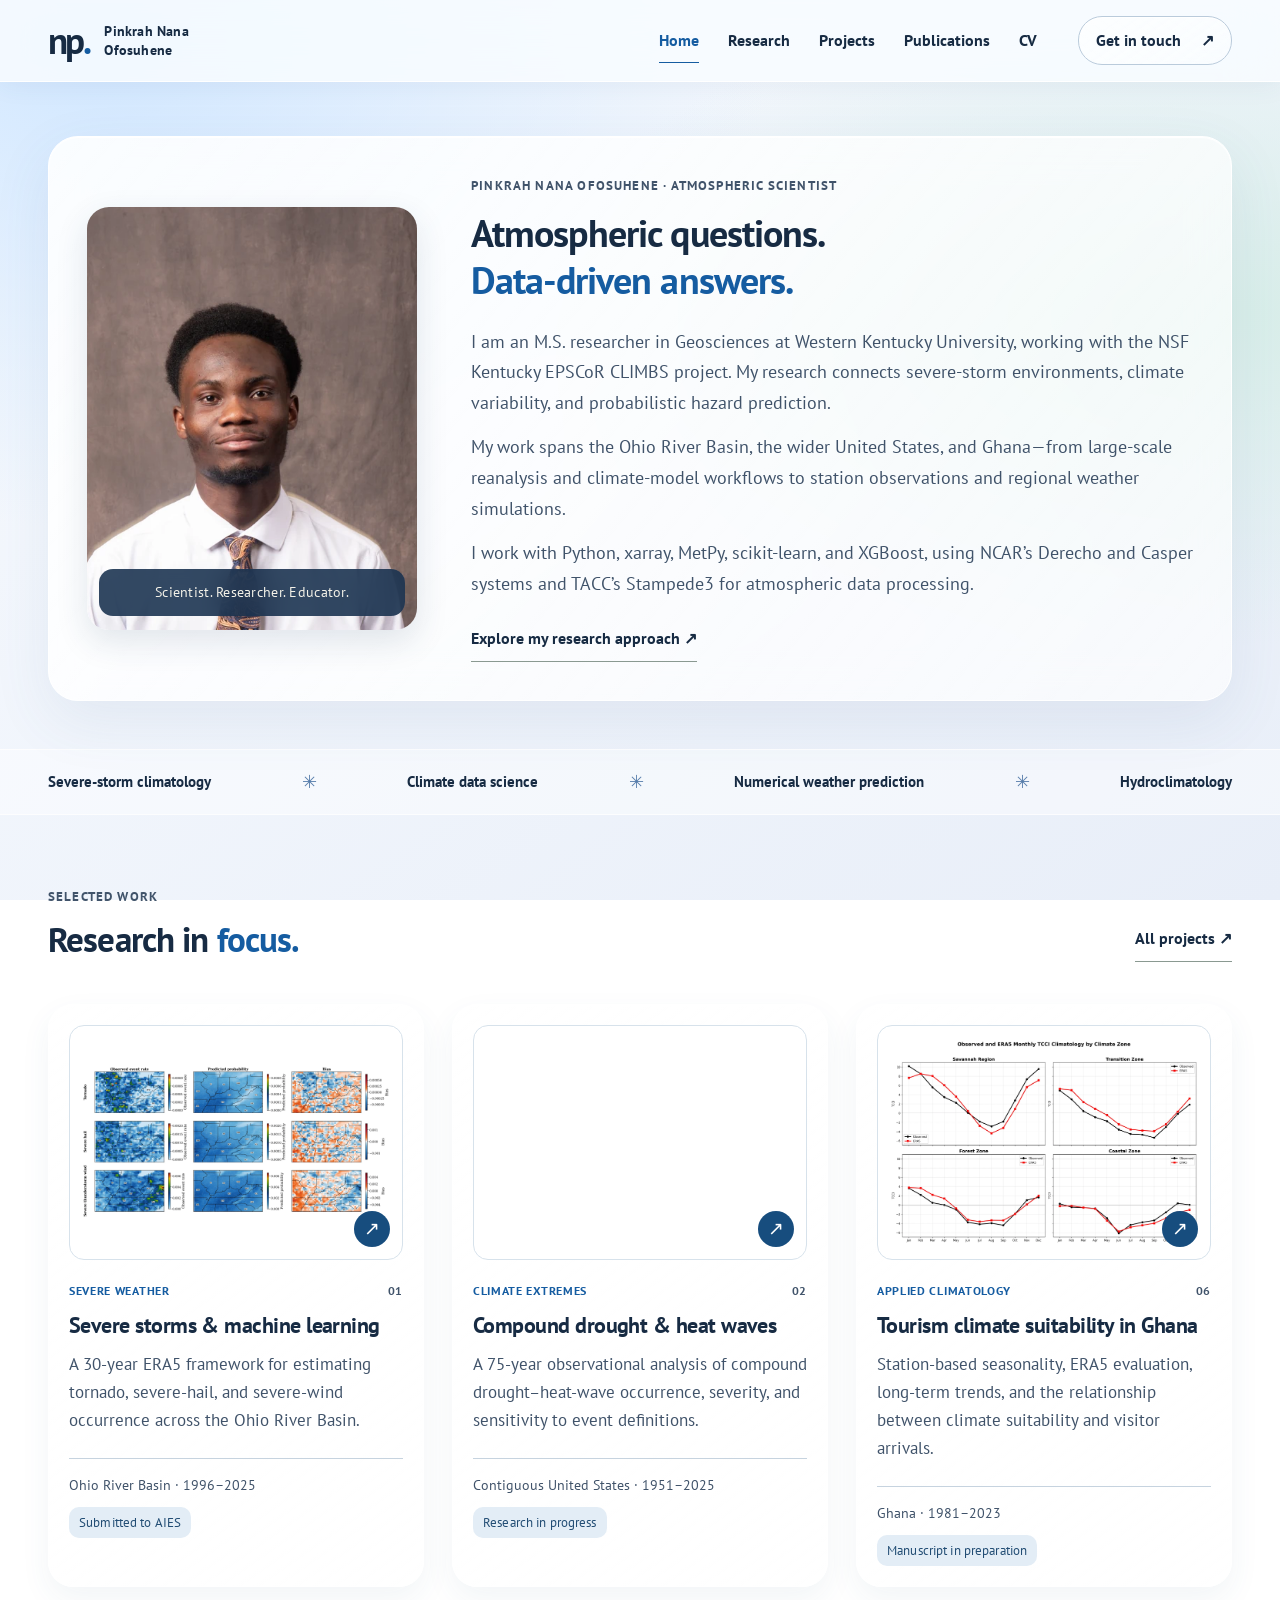
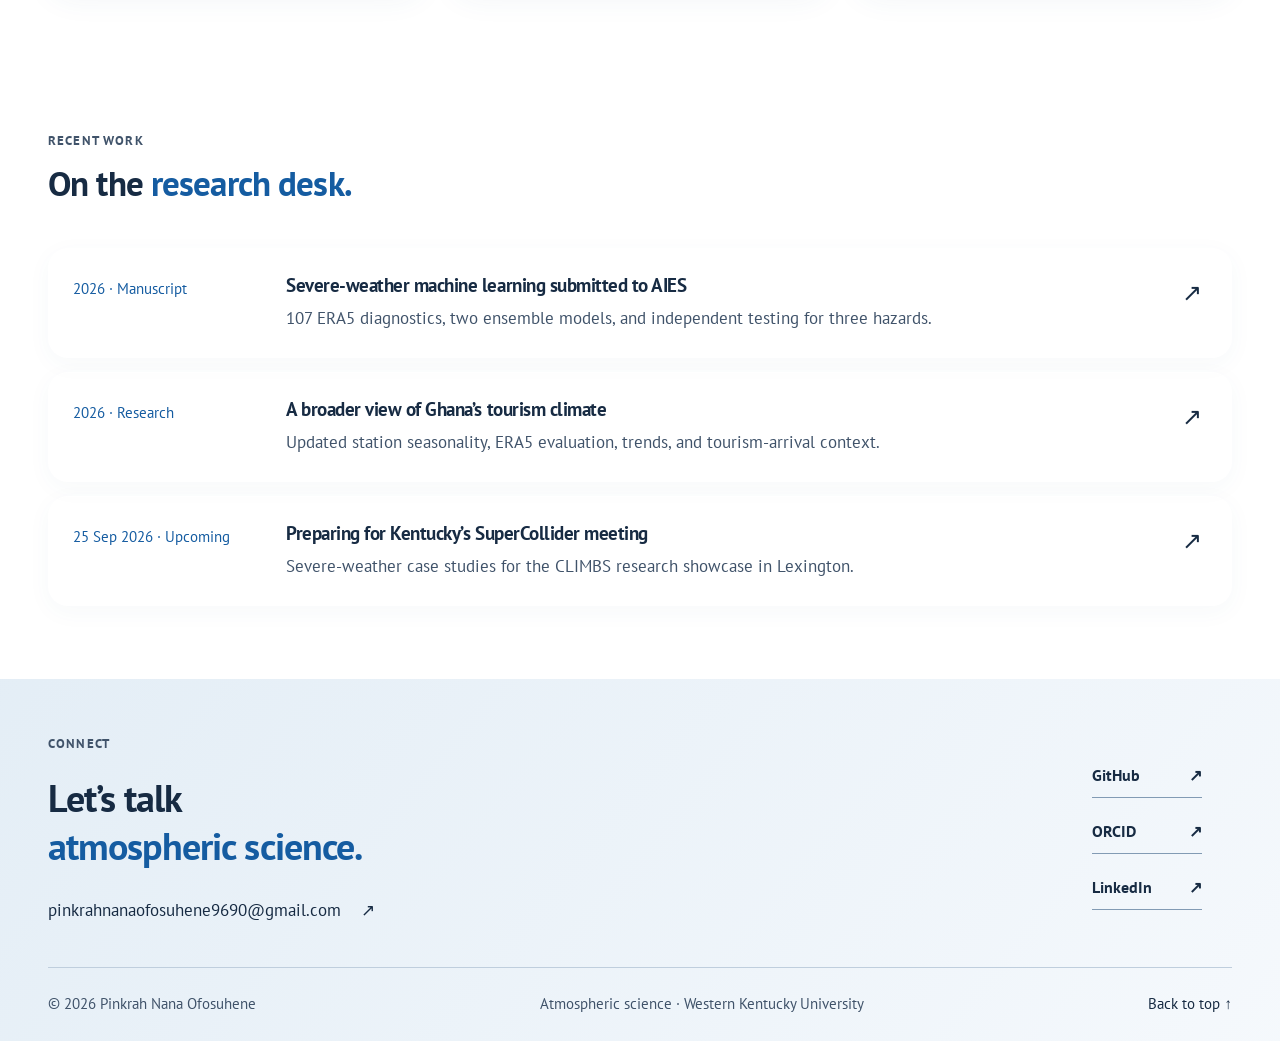
==== commit f0c440b0: "Improve readability and introduce glass portfolio design" ====
--- a/index.html
+++ b/index.html
@@ -1,10 +1,10 @@
 <!doctype html>
-<html lang="en"><head><meta charset="utf-8"><meta name="viewport" content="width=device-width, initial-scale=1"><title>Pinkrah Nana Ofosuhene | Atmospheric Scientist</title><meta name="description" content="Atmospheric scientist at Western Kentucky University researching severe storms, climate extremes, machine learning, and hydroclimatology."><link rel="canonical" href="https://pinkrahnanaofosuhene.github.io/"><meta name="theme-color" content="#102e33"><meta property="og:type" content="website"><meta property="og:site_name" content="Pinkrah Nana Ofosuhene"><meta property="og:title" content="Pinkrah Nana Ofosuhene | Atmospheric Scientist"><meta property="og:description" content="Atmospheric scientist at Western Kentucky University researching severe storms, climate extremes, machine learning, and hydroclimatology."><meta property="og:url" content="https://pinkrahnanaofosuhene.github.io/"><meta property="og:image" content="https://pinkrahnanaofosuhene.github.io/images/social-preview.png"><meta property="og:image:width" content="1200"><meta property="og:image:height" content="630"><meta name="twitter:card" content="summary_large_image"><meta name="twitter:title" content="Pinkrah Nana Ofosuhene | Atmospheric Scientist"><meta name="twitter:description" content="Atmospheric scientist at Western Kentucky University researching severe storms, climate extremes, machine learning, and hydroclimatology."><meta name="twitter:image" content="https://pinkrahnanaofosuhene.github.io/images/social-preview.png"><link rel="icon" type="image/svg+xml" href="favicon.svg"><link rel="preconnect" href="https://fonts.googleapis.com"><link rel="preconnect" href="https://fonts.gstatic.com" crossorigin><link href="https://fonts.googleapis.com/css2?family=DM+Sans:wght@400;450;500;550;600;650;700&family=Instrument+Serif:ital@0;1&display=swap" rel="stylesheet"><link rel="stylesheet" href="styles.css"><script type="application/ld+json">{"@context": "https://schema.org", "@type": "ProfilePage", "name": "Pinkrah Nana Ofosuhene | Atmospheric Scientist", "url": "https://pinkrahnanaofosuhene.github.io/", "description": "Atmospheric scientist at Western Kentucky University researching severe storms, climate extremes, machine learning, and hydroclimatology.", "mainEntity": {"@type": "Person", "name": "Pinkrah Nana Ofosuhene", "jobTitle": "Atmospheric Scientist", "affiliation": {"@type": "CollegeOrUniversity", "name": "Western Kentucky University"}, "sameAs": ["https://github.com/PinkrahNanaOfosuhene", "https://linkedin.com/in/nana-pinkrah-4a4a73212", "https://orcid.org/0009-0009-3424-8411"]}}</script><script src="script.js" defer></script></head>
+<html lang="en"><head><meta charset="utf-8"><meta name="viewport" content="width=device-width, initial-scale=1"><title>Pinkrah Nana Ofosuhene | Atmospheric Scientist</title><meta name="description" content="Atmospheric scientist at Western Kentucky University researching severe storms, climate extremes, machine learning, and hydroclimatology."><link rel="canonical" href="https://pinkrahnanaofosuhene.github.io/"><meta name="theme-color" content="#102e33"><meta property="og:type" content="website"><meta property="og:site_name" content="Pinkrah Nana Ofosuhene"><meta property="og:title" content="Pinkrah Nana Ofosuhene | Atmospheric Scientist"><meta property="og:description" content="Atmospheric scientist at Western Kentucky University researching severe storms, climate extremes, machine learning, and hydroclimatology."><meta property="og:url" content="https://pinkrahnanaofosuhene.github.io/"><meta property="og:image" content="https://pinkrahnanaofosuhene.github.io/images/social-preview.png"><meta property="og:image:width" content="1200"><meta property="og:image:height" content="630"><meta name="twitter:card" content="summary_large_image"><meta name="twitter:title" content="Pinkrah Nana Ofosuhene | Atmospheric Scientist"><meta name="twitter:description" content="Atmospheric scientist at Western Kentucky University researching severe storms, climate extremes, machine learning, and hydroclimatology."><meta name="twitter:image" content="https://pinkrahnanaofosuhene.github.io/images/social-preview.png"><link rel="icon" type="image/svg+xml" href="favicon.svg"><link rel="preconnect" href="https://fonts.googleapis.com"><link rel="preconnect" href="https://fonts.gstatic.com" crossorigin><link href="https://fonts.googleapis.com/css2?family=PT+Sans:wght@400;700&display=swap" rel="stylesheet"><link rel="stylesheet" href="styles.css"><script type="application/ld+json">{"@context": "https://schema.org", "@type": "ProfilePage", "name": "Pinkrah Nana Ofosuhene | Atmospheric Scientist", "url": "https://pinkrahnanaofosuhene.github.io/", "description": "Atmospheric scientist at Western Kentucky University researching severe storms, climate extremes, machine learning, and hydroclimatology.", "mainEntity": {"@type": "Person", "name": "Pinkrah Nana Ofosuhene", "jobTitle": "Atmospheric Scientist", "affiliation": {"@type": "CollegeOrUniversity", "name": "Western Kentucky University"}, "sameAs": ["https://github.com/PinkrahNanaOfosuhene", "https://linkedin.com/in/nana-pinkrah-4a4a73212", "https://orcid.org/0009-0009-3424-8411"]}}</script><script src="script.js" defer></script></head>
 <body id="top" class="home-page"><a class="skip-link" href="#main">Skip to content</a>
  <header class="site-header"><div class="nav-shell"><a class="brand" href="index.html"><span class="brand-mark" aria-hidden="true">np<span>.</span></span><span class="brand-name">Pinkrah Nana<br>Ofosuhene</span></a>
  <button class="menu-toggle" aria-expanded="false" aria-controls="primary-nav" aria-label="Open navigation"><span></span><span></span></button>
- <nav id="primary-nav" aria-label="Main navigation"><a href="index.html" aria-current="page">Home</a><a href="research.html">Research</a><a href="projects.html">Projects</a><a href="publications.html">Publications</a><a href="cv.html">CV</a><a class="nav-contact" href="mailto:pinkrahnanaofosuhene9690@gmail.com">Get in touch <span aria-hidden="true">↗</span></a></nav></div></header><main id="main" tabindex="-1"><section class="home-hero container"><div class="hero-copy"><p class="eyebrow"><span class="small-rule"></span> Atmospheric Scientist · WKU</p><h1>Pinkrah Nana<br><em>Ofosuhene.</em></h1><p class="hero-statement">Understanding the atmosphere.<br>Making sense of extremes.</p><p class="hero-description">I study severe weather and climate extremes using atmospheric physics, machine learning, and large-scale environmental data.</p><div class="button-row"><a class="button" href="projects.html">Explore my research<span aria-hidden="true"> ↗</span></a><a class="button button-secondary" href="research.html">About my work<span aria-hidden="true"> ↗</span></a></div><div class="hero-location"><span class="location-dot"></span> Western Kentucky University · Bowling Green, KY</div></div><div class="hero-visual"><div class="visual-overline"><span>RESEARCH FIELDNOTES</span><span>01 / OHIO RIVER BASIN</span></div><div class="hero-map"><img src="images/web/storm-study-region.webp" width="1600" height="1037" alt="Ohio River Basin and surrounding severe-weather study domain" class="" loading="eager" decoding="async" fetchpriority="high" /></div><div class="visual-caption"><span class="crosshair" aria-hidden="true">+</span><p>From atmospheric environments<br>to severe-weather probabilities.</p><a href="climbs-project.html" aria-label="Explore severe-weather research">↗</a></div></div></section>
+ <nav id="primary-nav" aria-label="Main navigation"><a href="index.html" aria-current="page">Home</a><a href="research.html">Research</a><a href="projects.html">Projects</a><a href="publications.html">Publications</a><a href="cv.html">CV</a><a class="nav-contact" href="mailto:pinkrahnanaofosuhene9690@gmail.com">Get in touch <span aria-hidden="true">↗</span></a></nav></div></header><main id="main" tabindex="-1"><section class="about-band"><div class="container about-layout"><div class="portrait-wrap"><img src="images/web/profile.webp" width="800" height="601" alt="Portrait of Pinkrah Nana Ofosuhene" class="" loading="eager" decoding="async" fetchpriority="high" /><span class="portrait-caption">Scientist. Researcher. Educator.</span></div><div class="about-copy"><p class="eyebrow">Pinkrah Nana Ofosuhene · Atmospheric scientist</p><h1>Atmospheric questions.<br><em>Data-driven answers.</em></h1><p>I am an M.S. researcher in Geosciences at Western Kentucky University, working with the NSF Kentucky EPSCoR CLIMBS project. My research connects severe-storm environments, climate variability, and probabilistic hazard prediction.</p><p>My work spans the Ohio River Basin, the wider United States, and Ghana—from large-scale reanalysis and climate-model workflows to station observations and regional weather simulations.</p><p>I work with Python, xarray, MetPy, scikit-learn, and XGBoost, using NCAR’s Derecho and Casper systems and TACC’s Stampede3 for atmospheric data processing.</p><a class="text-link" href="research.html">Explore my research approach ↗</a></div></div></section>
 <div class="discipline-strip"><div class="container"><span>Severe-storm climatology</span><span aria-hidden="true">✳</span><span>Climate data science</span><span aria-hidden="true">✳</span><span>Numerical weather prediction</span><span aria-hidden="true">✳</span><span>Hydroclimatology</span></div></div>
 <section class="section container"><div class="section-heading"><div><p class="eyebrow">Selected work</p><h2>Research in <em>focus.</em></h2></div><a class="text-link" href="projects.html">All projects ↗</a></div><div class="project-grid featured-grid"><article class="project-card" data-category="Severe weather" data-search="severe storms &amp; machine learning a 30-year era5 framework for estimating tornado, severe-hail, and severe-wind occurrence across the ohio river basin. ohio river basin · 1996–2025 severe weather"><a class="project-image" href="climbs-project.html"><img src="images/web/storm-spatial-verification.webp" width="1600" height="788" alt="Observed event rates, XGBoost probabilities, and bias for tornado, hail, and wind" class="" loading="lazy" decoding="async" /><span class="image-arrow" aria-hidden="true">↗</span></a><div class="project-card-body"><div class="project-meta"><span>Severe weather</span><span>01</span></div><h3><a href="climbs-project.html">Severe storms &amp; machine learning</a></h3><p>A 30-year ERA5 framework for estimating tornado, severe-hail, and severe-wind occurrence across the Ohio River Basin.</p><div class="project-card-foot"><span>Ohio River Basin · 1996–2025</span><span class="status">Submitted to AIES</span></div></div></article><article class="project-card" data-category="Climate extremes" data-search="compound drought &amp; heat waves a 75-year observational analysis of compound drought–heat-wave occurrence, severity, and sensitivity to event definitions. contiguous united states · 1951–2025 climate extremes"><a class="project-image" href="conus-drought-heatwave.html"><img src="images/web/conus-compound-geography.webp" width="1600" height="526" alt="Maps of compound drought and heat-wave occurrence and long-term change across the contiguous United States" class="" loading="lazy" decoding="async" /><span class="image-arrow" aria-hidden="true">↗</span></a><div class="project-card-body"><div class="project-meta"><span>Climate extremes</span><span>02</span></div><h3><a href="conus-drought-heatwave.html">Compound drought &amp; heat waves</a></h3><p>A 75-year observational analysis of compound drought–heat-wave occurrence, severity, and sensitivity to event definitions.</p><div class="project-card-foot"><span>Contiguous United States · 1951–2025</span><span class="status">Research in progress</span></div></div></article><article class="project-card" data-category="Applied climatology" data-search="tourism climate suitability in ghana station-based seasonality, era5 evaluation, long-term trends, and the relationship between climate suitability and visitor arrivals. ghana · 1981–2023 applied climatology"><a class="project-image" href="tcci-project.html"><img src="images/web/tcci-era5-validation.webp" width="1600" height="1058" alt="Monthly station and ERA5 Tourism Climate Comfort Index by climatic zone" class="" loading="lazy" decoding="async" /><span class="image-arrow" aria-hidden="true">↗</span></a><div class="project-card-body"><div class="project-meta"><span>Applied climatology</span><span>06</span></div><h3><a href="tcci-project.html">Tourism climate suitability in Ghana</a></h3><p>Station-based seasonality, ERA5 evaluation, long-term trends, and the relationship between climate suitability and visitor arrivals.</p><div class="project-card-foot"><span>Ghana · 1981–2023</span><span class="status">Manuscript in preparation</span></div></div></article></div></section>
-<section class="about-band"><div class="container about-layout"><div class="portrait-wrap"><img src="images/web/profile.webp" width="800" height="601" alt="Portrait of Pinkrah Nana Ofosuhene" class="" loading="lazy" decoding="async" /><span class="portrait-caption">Scientist. Researcher. Educator.</span></div><div class="about-copy"><p class="eyebrow">A little about me</p><h2>Atmospheric questions.<br><em>Data-driven answers.</em></h2><p>I am an M.S. researcher in Geological Sciences at Western Kentucky University, working with the NSF Kentucky EPSCoR CLIMBS project. My research connects severe-storm environments, climate variability, and probabilistic hazard prediction.</p><p>My work spans the Ohio River Basin, the wider United States, and Ghana—from large-scale reanalysis and climate-model workflows to station observations and regional weather simulations.</p><p>I work with Python, xarray, MetPy, scikit-learn, and XGBoost, using NCAR’s Derecho and Casper systems and TACC’s Stampede3 for atmospheric data processing.</p><a class="text-link" href="research.html">Explore my research approach ↗</a></div></div></section>
+
 <section class="section container"><div class="section-heading"><div><p class="eyebrow">Recent work</p><h2>On the <em>research desk.</em></h2></div></div><div class="updates-list"><a class="update-row" href="climbs-project.html"><span class="update-date">2026 · Manuscript</span><div><h3>Severe-weather machine learning submitted to AIES</h3><p>107 ERA5 diagnostics, two ensemble models, and independent testing for three hazards.</p></div><span aria-hidden="true">↗</span></a><a class="update-row" href="tcci-project.html"><span class="update-date">2026 · Research</span><div><h3>A broader view of Ghana’s tourism climate</h3><p>Updated station seasonality, ERA5 evaluation, trends, and tourism-arrival context.</p></div><span aria-hidden="true">↗</span></a><a class="update-row" href="publications.html#presentations"><span class="update-date">25 Sep 2026 · Upcoming</span><div><h3>Preparing for Kentucky’s SuperCollider meeting</h3><p>Severe-weather case studies for the CLIMBS research showcase in Lexington.</p></div><span aria-hidden="true">↗</span></a></div></section></main><footer class="site-footer"><div class="container"><div class="footer-top"><div><p class="eyebrow">Connect</p><h2>Let’s talk<br><em>atmospheric science.</em></h2><a class="footer-email" href="mailto:pinkrahnanaofosuhene9690@gmail.com">pinkrahnanaofosuhene9690@gmail.com <span aria-hidden="true">↗</span></a></div><div class="footer-social"><a class="text-link" href="https://github.com/PinkrahNanaOfosuhene" target="_blank" rel="noopener noreferrer">GitHub<span aria-hidden="true"> ↗</span></a><a class="text-link" href="https://orcid.org/0009-0009-3424-8411" target="_blank" rel="noopener noreferrer">ORCID<span aria-hidden="true"> ↗</span></a><a class="text-link" href="https://linkedin.com/in/nana-pinkrah-4a4a73212" target="_blank" rel="noopener noreferrer">LinkedIn<span aria-hidden="true"> ↗</span></a></div></div><div class="footer-bottom"><span>© 2026 Pinkrah Nana Ofosuhene</span><span>Atmospheric science · Western Kentucky University</span><a href="#top">Back to top ↑</a></div></div></footer><dialog class="figure-dialog" aria-labelledby="figure-dialog-title"><button class="dialog-close" aria-label="Close expanded figure">Close ×</button><h2 id="figure-dialog-title" class="sr-only">Research figure</h2><img alt=""><p></p></dialog></body></html>
--- a/styles.css
+++ b/styles.css
@@ -13,3 +13,20 @@
 @media(max-width:850px){.nav-shell{flex-wrap:wrap}.menu-toggle{display:none;border:1px solid #a3b3a5;background:transparent;width:44px;height:44px;border-radius:4px;padding:11px;align-items:center;justify-content:center;flex-direction:column;gap:6px}.js .menu-toggle{display:flex}.menu-toggle span{height:1px;width:20px;background:var(--ink);transition:transform .2s}.menu-toggle[aria-expanded=true] span:first-child{transform:translateY(3.5px) rotate(45deg)}.menu-toggle[aria-expanded=true] span:last-child{transform:translateY(-3.5px) rotate(-45deg)}.nav-shell nav{width:100%;flex-wrap:wrap;justify-content:flex-start;gap:10px 25px}.js .nav-shell nav{display:none}.js .nav-shell nav.is-open{display:flex;flex-direction:column;align-items:stretch;position:absolute;left:0;right:0;top:100%;padding:25px 30px 35px;max-height:calc(100dvh - 90px);overflow:auto;background:var(--paper);border-bottom:1px solid var(--line);box-shadow:0 15px 25px #142d3120}.nav-shell nav>a{font-size:.9rem;padding:12px 0}.nav-shell nav>.nav-contact{padding:12px 15px;margin-top:5px}.home-hero{gap:28px;padding-block:55px 65px}.hero-copy h1{font-size:4.2rem}.hero-copy>.eyebrow{font-size:.58rem}.hero-statement{font-size:1.05rem}.hero-description{font-size:.86rem}.hero-visual{box-shadow:10px 12px 0 #e6e8de}.hero-map{min-height:205px;margin:0 10px}.visual-caption p{font-size:.68rem}.visual-overline{padding:15px 12px;font-size:.43rem;gap:8px}.visual-caption .crosshair{display:none}.hero-location{font-size:.58rem}.hero-copy .button-row{flex-direction:column;align-items:flex-start;gap:9px}.hero-copy .button{min-width:175px}.discipline-strip>.container{flex-wrap:wrap;justify-content:center;font-size:.64rem;gap:10px 20px}.discipline-strip [aria-hidden]:last-of-type{display:none}.section{padding-block:75px}.featured-grid{grid-template-columns:1fr 1fr}.featured-grid>.project-card:last-child{grid-column:1/-1;display:grid;grid-template-columns:1fr 1fr;gap:25px}.featured-grid>.project-card:last-child .project-card-body{padding-top:0}.about-layout{grid-template-columns:.8fr 1.2fr;gap:35px}.about-copy h2{font-size:2.6rem}.update-row{grid-template-columns:155px 1fr 20px;gap:20px}.research-lead{gap:35px}.large-copy{font-size:2.2rem}.research-row{grid-template-columns:30px 1fr 1fr;gap:18px}.row-arrow{display:none}.research-row h2{font-size:2.2rem}.workflow{grid-template-columns:1fr 1fr}.background-grid{gap:45px}.background-grid h2{font-size:2.6rem}.project-narrative{grid-template-columns:150px minmax(0,1fr);gap:40px}.project-toc{gap:10px}.publication{grid-template-columns:140px 1fr;gap:25px}.footer-bottom{flex-wrap:wrap}.figure-expand{min-height:200px}.project-facts dd{font-size:1.05rem}.portal-band{align-items:flex-start;flex-direction:column}}
 @media(max-width:620px){.container{width:calc(100% - 40px)}.nav-shell{padding:15px 20px}.brand-mark{font-size:2.5rem}.brand-name{font-size:.66rem}.home-hero{grid-template-columns:1fr;padding:45px 0 55px;gap:42px}.hero-copy h1{font-size:clamp(3.9rem,14.3vw,5.4rem);margin-top:22px}.hero-copy>.eyebrow{font-size:.6rem}.hero-statement{font-size:1.17rem}.hero-description{font-size:.91rem;max-width:440px}.hero-copy .button-row{flex-direction:row;align-items:stretch;gap:10px}.button{padding:13px 16px;gap:15px}.hero-copy .button{min-width:0;font-size:.73rem}.hero-location{font-size:.6rem;margin-top:25px}.hero-visual{margin:0 7px 0 2px;transform:rotate(.7deg)}.hero-map{min-height:220px;margin:0 15px}.hero-map img{max-height:340px}.visual-overline{font-size:.51rem;padding:18px 18px}.visual-caption{padding:22px 19px}.visual-caption p{font-size:.79rem}.visual-caption .crosshair{display:block}.discipline-strip>.container{font-size:.59rem;gap:8px 13px}.discipline-strip [aria-hidden]{display:none}.discipline-strip span:not([aria-hidden]){flex:0 0 45%;text-align:center}.section{padding-block:60px}.section-heading{align-items:flex-start;margin-bottom:30px;gap:20px;flex-direction:column}.section-heading h2{font-size:2.9rem}.section-heading>.text-link{font-size:.76rem}.project-grid,.featured-grid{grid-template-columns:1fr;gap:40px}.featured-grid>.project-card:last-child{display:block;grid-column:auto}.featured-grid>.project-card:last-child .project-card-body{padding-top:21px}.project-image{aspect-ratio:1.4}.project-card h3{font-size:1.38rem}.project-card p{font-size:.86rem}.featured-grid .project-card-foot{flex-direction:row;align-items:center}.project-card-foot{font-size:.6rem;gap:10px}.about-band{padding:55px 0}.about-layout{grid-template-columns:1fr;gap:35px}.portrait-wrap{max-width:250px}.about-copy h2{font-size:2.9rem}.about-copy>p:not(.eyebrow){font-size:.88rem}.update-row{grid-template-columns:1fr 22px;gap:10px;padding:25px 0}.update-date{grid-column:1/-1;font-size:.63rem}.update-row h3{font-size:1rem}.update-row p{font-size:.78rem}.site-footer{padding-top:55px}.footer-top{flex-direction:column;gap:25px;padding-bottom:40px}.footer-top h2{font-size:3rem}.footer-email{font-size:.75rem}.footer-social{flex-direction:row;flex-wrap:wrap;padding:0;gap:25px}.footer-social .text-link{min-width:0;font-size:.73rem}.footer-bottom{flex-direction:column;gap:12px;font-size:.6rem}.page-intro{padding:55px 0 45px}.page-intro h1{font-size:3.75rem}.intro-text{font-size:.9rem}.projects-section{padding-top:28px}.project-toolbar{gap:20px}.filter-group{gap:7px}.filter-button{font-size:.64rem;padding:9px 11px;min-height:40px}.project-search{width:100%}.project-search input{width:100%}.research-lead{grid-template-columns:1fr;gap:30px}.large-copy{font-size:2.5rem}.prose p{font-size:.89rem}.research-row{grid-template-columns:25px 1fr;padding-block:28px}.research-row>p{grid-column:2;font-size:.85rem}.research-row h2{font-size:2.55rem}.approach-band{margin-top:60px}.workflow{gap:35px 22px;margin-top:30px}.workflow li>span{font-size:2rem}.workflow h3{font-size:1.02rem}.workflow p{font-size:.77rem}.background-grid{grid-template-columns:1fr;gap:40px}.publication{grid-template-columns:1fr;gap:17px;padding:28px 0}.publication-side{flex-direction:row;align-items:center;font-size:.64rem;flex-wrap:wrap}.publication-body h3{font-size:1.1rem}.publication-body>p{font-size:.79rem}.project-intro{padding:30px 0 35px}.back-link{margin-bottom:25px}.project-title-meta{gap:12px}.project-title-meta .eyebrow{font-size:.62rem}.project-intro h1{font-size:3.45rem;line-height:1.04}.project-deck{font-size:.91rem}.author-line{font-size:.68rem}.project-facts{grid-template-columns:1fr 1fr;gap:25px 18px;padding:25px 0}.project-facts dt{font-size:.6rem}.project-facts dd{font-size:1.08rem}.project-narrative{grid-template-columns:1fr;gap:35px}.project-toc{position:static;flex-direction:row;flex-wrap:wrap;gap:8px 20px;padding-bottom:22px;border-bottom:1px solid var(--line)}.project-toc .eyebrow{flex-basis:100%}.project-toc a{font-size:.7rem;padding-block:6px}.project-scope{display:none}.prose h2{font-size:2.65rem}.findings-list li{font-size:.87rem}.figure-section{padding:55px 0}.figure-grid{grid-template-columns:1fr;gap:32px}.figure-expand{min-height:240px;aspect-ratio:auto}.figure-expand img{height:auto;max-height:500px}.figure-hint{max-width:none}.figure-grid figcaption{font-size:.69rem;gap:13px}.animation-grid{grid-template-columns:1fr}.figure-dialog{padding:55px 10px 17px;width:96vw}.figure-dialog>img{max-height:65dvh}.figure-dialog>p{font-size:.72rem}.next-project{padding-block:45px 60px}.next-project h2{font-size:2.1rem}.cv-note{padding-bottom:75px}.portal-band{padding:25px;margin-top:40px}}
 @media(prefers-reduced-motion:reduce){html{scroll-behavior:auto}*,*::before,*::after{animation:none!important;transition:none!important;scroll-behavior:auto!important}}
+
+/* Readable AMS-style interface typography and translucent glass surfaces. */
+:root{--paper:#edf3f9;--white:#fff;--ink:#172b43;--muted:#40536a;--line:#c6d3df;--accent:#155ca1;--teal:#174d7e;--mint:#e2edf6;--serif:'PT Sans',Arial,Helvetica,sans-serif;--sans:'PT Sans',Arial,Helvetica,sans-serif;--width:1240px}
+body{font-size:18px;line-height:1.7;background:radial-gradient(ellipse at 8% 5%,#d1e7ff 0,transparent 40%),radial-gradient(ellipse at 95% 35%,#d8eee9 0,transparent 40%),linear-gradient(145deg,#f8fbff,#e8eef8);background-attachment:fixed;color:var(--ink)}
+h1,h2,h3{font-family:var(--sans);font-weight:700;letter-spacing:-.025em;line-height:1.22}h1{font-size:clamp(2rem,3.2vw,2.75rem)}h2{font-size:clamp(1.7rem,2.6vw,2.2rem)}h3{font-size:1.3rem}em{font-family:inherit;font-weight:inherit;font-style:normal;color:var(--accent)}p{color:var(--muted)}a:focus-visible,button:focus-visible,input:focus-visible,summary:focus-visible{outline:3px solid #0066cc;outline-offset:5px}.section{padding-block:72px}
+.site-header{background:rgba(248,252,255,.86);border-bottom:1px solid #ffffff;box-shadow:0 3px 24px #38578012;backdrop-filter:blur(24px) saturate(145%);-webkit-backdrop-filter:blur(24px) saturate(145%)}.nav-shell{padding-block:16px}.brand-mark{font-family:var(--sans);font-size:2.3rem;font-weight:700;letter-spacing:-.07em}.brand-name{font-size:.88rem;line-height:1.3}.nav-shell nav>a{font-size:1rem;font-weight:700}.nav-shell nav>.nav-contact{border-radius:24px;border-color:#bacbdb;background:linear-gradient(145deg,#ffffffb3,#ffffff55);box-shadow:inset 0 1px #fff}.eyebrow{font-size:.8rem;letter-spacing:.09em;font-weight:700}.button,.text-link{font-size:1rem}.button{border-radius:28px;padding:12px 22px;min-height:48px;background:linear-gradient(145deg,#216bad,#174a79);box-shadow:inset 0 1px #ffffff50,0 5px 16px #174a7918}.button-secondary{background:#ffffff99;color:var(--ink);border-color:#a9bfd2}.button-secondary:hover{background:white}.text-link{font-weight:700;gap:10px}.button:hover{background:#174a79}.button-secondary:hover{background:#fff}
+.about-band{background:transparent;padding:54px 0 48px}.about-layout{grid-template-columns:330px minmax(0,1fr);gap:54px;padding:38px;border-radius:30px;background:linear-gradient(130deg,#ffffffdf,#ffffffa3);border:1px solid #fff;box-shadow:inset 0 1px 1px white,0 20px 60px #42658c17;backdrop-filter:blur(20px);-webkit-backdrop-filter:blur(20px)}.portrait-wrap{max-width:330px}.portrait-wrap img{border-radius:22px;aspect-ratio:.78;object-position:50% 35%;box-shadow:0 12px 32px #223f6220}.portrait-caption{font-size:.88rem;line-height:1.5;border-radius:14px;background:#152f4cde;backdrop-filter:blur(14px);letter-spacing:.02em;padding:13px 10px;left:12px;right:12px}.about-copy h1,.about-copy h2{font-size:clamp(2rem,3vw,2.6rem);line-height:1.23;margin-bottom:22px}.about-copy>p:not(.eyebrow){font-size:1.125rem;line-height:1.7;margin-bottom:14px}.about-copy>.eyebrow{font-size:.82rem;line-height:1.6}.about-copy .text-link{margin-top:4px}.discipline-strip{background:#ffffff65;border-color:#ffffffbd;padding:19px 0}.discipline-strip>.container{font-size:.94rem;line-height:1.5}.discipline-strip [aria-hidden]{color:#557caa}
+.project-grid{gap:28px}.project-card{padding:20px;border-radius:25px;border:1px solid #fff;background:linear-gradient(145deg,#ffffffdb,#ffffff9c);box-shadow:inset 0 1px white,0 12px 30px #365b8510;backdrop-filter:blur(16px);-webkit-backdrop-filter:blur(16px)}.project-image{border-radius:15px;border-color:#d7e2eb}.project-card h3{font-size:1.35rem}.project-card p{font-size:1.0625rem;line-height:1.65}.project-meta{font-size:.78rem;letter-spacing:.055em;line-height:1.5}.project-meta>span:last-child{color:var(--muted)}.project-card-foot{font-size:.88rem;gap:9px}.status{font-size:.82rem;padding:6px 10px;background:#e3edf6;color:#224d74;border-radius:10px}.section-heading h2{font-size:clamp(1.8rem,2.7vw,2.3rem)}
+.updates-list{border:0;display:grid;gap:14px}.update-row{padding:24px;border:1px solid white;border-radius:20px;background:#ffffffb8;box-shadow:0 6px 24px #365b850a;grid-template-columns:185px 1fr 25px}.update-date{font-size:.92rem}.update-row h3{font-size:1.2rem}.update-row p{font-size:1.05rem}
+.page-intro{padding-block:58px 42px}.page-intro h1,.project-intro h1{font-size:clamp(2rem,3.4vw,2.75rem);line-height:1.22}.intro-text,.project-deck{font-size:1.125rem;line-height:1.7;max-width:780px}.project-toolbar{gap:18px}.filter-button{font-size:1rem;padding:10px 16px;background:#ffffffa6;border-color:#b7cada;min-height:44px}.project-search{background:#ffffffcb;border-radius:24px}.project-search input{font-size:1rem}.results-count,.empty-state{font-size:1rem}.back-link,.author-line,.project-toc a,.project-scope{font-size:1rem}.project-title-meta .eyebrow{font-size:.8rem}.project-facts{gap:22px}.project-facts dt{font-size:.85rem;letter-spacing:.07em}.project-facts dd{font-size:1.2rem}.project-toc{gap:10px}.project-narrative{gap:50px}.prose p,.prose li,.findings-list li{font-size:1.125rem;line-height:1.75}.prose h2{font-size:1.9rem}.prose h3{font-size:1.3rem}.prose .research-note{font-size:1rem}.project-scope{line-height:1.65}.figure-section,.approach-band{background:#ffffff65}.figure-expand{border-radius:18px;overflow:hidden;border:1px solid #d2dde8}.figure-grid figcaption,.animation-grid figcaption,.figure-hint,.figure-dialog>p{font-size:1rem;line-height:1.65}.figure-hint{max-width:390px}.figure-dialog{border-radius:22px}.dialog-close,.animation-toggle{font-size:1rem;border-radius:14px}.gif-player{border-radius:18px}.video-figure video{border-radius:18px}.next-project h2{font-size:1.8rem}
+.large-copy{font-family:var(--sans);font-size:1.75rem;line-height:1.5;font-weight:700;letter-spacing:-.015em}.research-row h2{font-size:1.9rem}.research-row>p{font-size:1.0625rem}.research-number{font-size:1rem}.workflow h3{font-size:1.2rem}.workflow p{font-size:1.0625rem}.workflow li>span{font-size:1.8rem}.background-grid h2{font-size:2rem}.background-grid>div>p,.timeline-entry p{font-size:1.0625rem}.timeline-entry span,.tool-list span{font-size:.95rem}.publication{padding:28px;gap:28px;margin-bottom:18px;border:1px solid white;border-radius:22px;background:#ffffffb8;box-shadow:0 10px 25px #365b850a}.publication-side{font-size:.95rem}.publication-body h3{font-size:1.35rem}.publication-body>p{font-size:1.0625rem;line-height:1.7}.portal-band{border:1px solid white;border-radius:24px;background:linear-gradient(125deg,#ffffffd9,#e2effaaa);box-shadow:0 12px 30px #365b8510}.portal-band p{font-size:1.0625rem}.cv-note p{font-size:1.125rem}
+.site-footer{background:linear-gradient(130deg,#e1ecf5e8,#f4f8fce8);color:var(--ink);border-top:1px solid white;padding-top:55px;backdrop-filter:blur(20px);-webkit-backdrop-filter:blur(20px)}.footer-top{padding-bottom:42px}.footer-top h2{font-size:clamp(1.9rem,3vw,2.5rem);line-height:1.25}.footer-top em{color:var(--accent)}.footer-top .eyebrow,.footer-bottom{color:var(--muted)}.footer-email{font-size:1.0625rem}.footer-social{padding-top:20px}.footer-social .text-link{font-size:1rem;border-color:#829bb4}.footer-social .text-link:hover{color:var(--accent);border-color:var(--accent)}.footer-bottom{font-size:.94rem;border-color:#bfcedd}.footer-bottom a{color:var(--ink)}
+@media(max-width:1100px){.nav-shell nav{gap:17px}.nav-shell{padding-inline:28px}.about-layout{grid-template-columns:280px minmax(0,1fr);gap:32px;padding:28px}.nav-shell nav>a{font-size:.94rem}.featured-grid{grid-template-columns:repeat(2,minmax(0,1fr))}.featured-grid>.project-card:last-child{grid-column:1/-1}.project-card h3{font-size:1.3rem}}
+@media(max-width:850px){.about-layout{grid-template-columns:230px minmax(0,1fr);gap:27px;padding:25px}.about-copy h1{font-size:2rem}.about-copy>p:not(.eyebrow){font-size:1.0625rem}.about-copy>.eyebrow{font-size:.8rem}.js .nav-shell nav.is-open{background:#f4f8fcf5;backdrop-filter:blur(24px);-webkit-backdrop-filter:blur(24px);border-radius:0 0 24px 24px}.nav-shell nav>a{font-size:1rem}.menu-toggle{border-radius:50%;background:#ffffff99}.update-row{grid-template-columns:145px 1fr 20px}.research-row h2{font-size:1.7rem}.project-narrative{gap:30px}.section{padding-block:56px}.project-card-foot{font-size:.88rem}}
+@media(max-width:620px){body{font-size:18px}.container{width:calc(100% - 32px)}.nav-shell{padding:13px 16px}.brand-name{font-size:.82rem}.brand-mark{font-size:2rem}.about-band{padding:22px 0 28px}.about-layout{display:flex;flex-direction:column;align-items:stretch;gap:25px;padding:22px;border-radius:25px}.portrait-wrap{max-width:250px;width:100%;margin-inline:auto}.portrait-wrap img{aspect-ratio:.92}.about-copy h1,.about-copy h2{font-size:2rem;margin-bottom:20px}.about-copy>p:not(.eyebrow){font-size:1.125rem;line-height:1.7}.about-copy .eyebrow{font-size:.8rem}.portrait-caption{font-size:.82rem}.discipline-strip>.container{font-size:.88rem;gap:12px}.project-grid,.featured-grid{grid-template-columns:1fr;gap:22px}.featured-grid>.project-card:last-child{display:block;grid-column:auto}.project-card{padding:18px}.project-card p{font-size:1.0625rem}.project-card h3{font-size:1.3rem}.project-card-foot{font-size:.88rem}.project-meta{font-size:.77rem}.section-heading h2{font-size:1.9rem}.section-heading>.text-link{font-size:1rem}.update-row{grid-template-columns:1fr 20px;padding:21px}.update-date{font-size:.9rem}.update-row h3{font-size:1.2rem}.update-row p{font-size:1.0625rem}.page-intro{padding:35px 0}.page-intro h1,.project-intro h1{font-size:2rem;line-height:1.25}.intro-text,.project-deck{font-size:1.125rem}.filter-button{font-size:.94rem;min-height:44px}.project-facts dt{font-size:.84rem}.project-facts dd{font-size:1.15rem}.project-toc a{font-size:1rem}.prose p,.findings-list li{font-size:1.125rem}.prose h2{font-size:1.85rem}.figure-grid figcaption{font-size:1rem}.figure-dialog>p{font-size:1rem}.research-row h2{font-size:1.65rem}.research-row>p{font-size:1.0625rem}.large-copy{font-size:1.65rem}.workflow{grid-template-columns:1fr;gap:24px}.workflow h3{font-size:1.2rem}.workflow p{font-size:1.0625rem}.background-grid h2{font-size:1.9rem}.publication{padding:22px}.publication-side{font-size:.95rem}.publication-body h3{font-size:1.3rem}.publication-body>p{font-size:1.0625rem}.footer-top h2{font-size:2rem}.footer-email{font-size:1rem}.footer-social .text-link{font-size:1rem}.footer-bottom{font-size:.9rem}.next-project h2{font-size:1.7rem}}
+@media(prefers-reduced-transparency:reduce){.site-header,.about-layout,.project-card,.publication,.update-row,.site-footer,.portal-band{background:#f8fbff;backdrop-filter:none;-webkit-backdrop-filter:none}}
+@media(prefers-contrast:more){:root{--muted:#172b43;--line:#71859a}.project-card,.publication,.update-row,.about-layout{background:white;border-color:#71859a}}
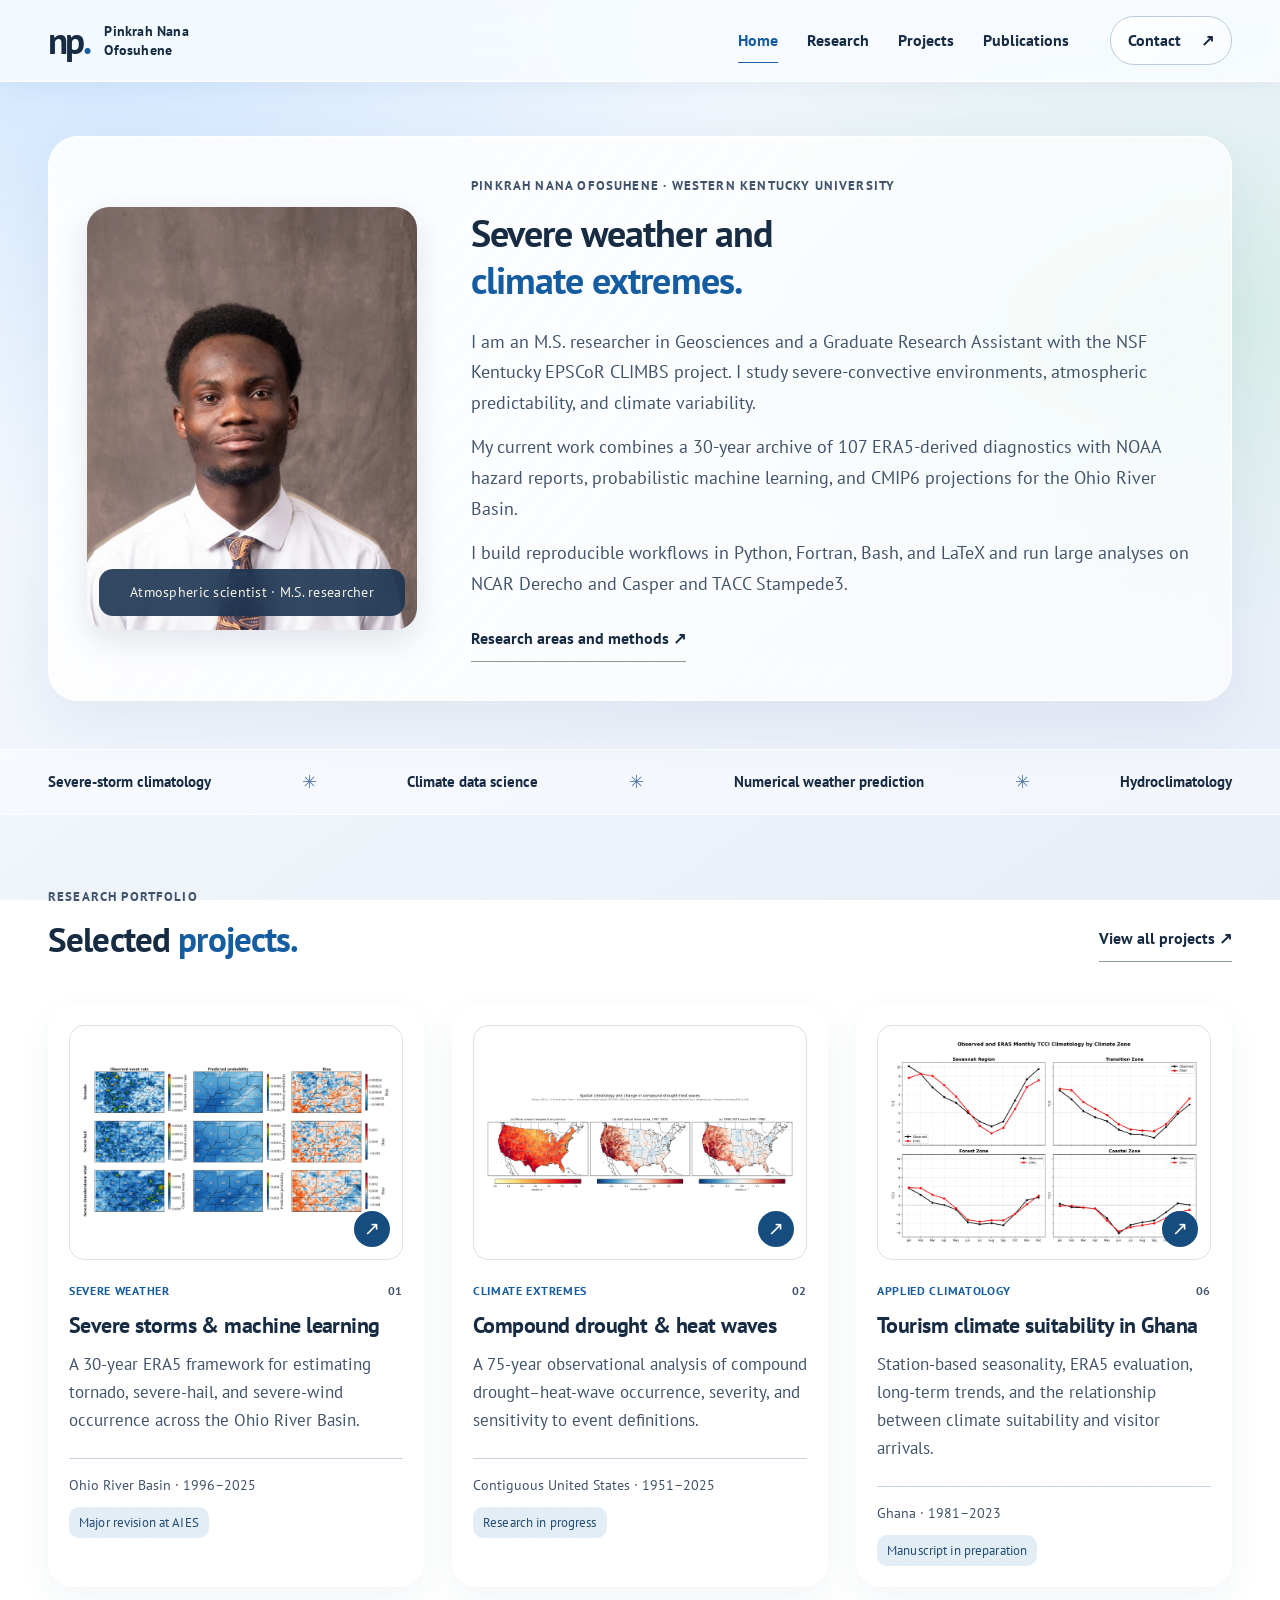
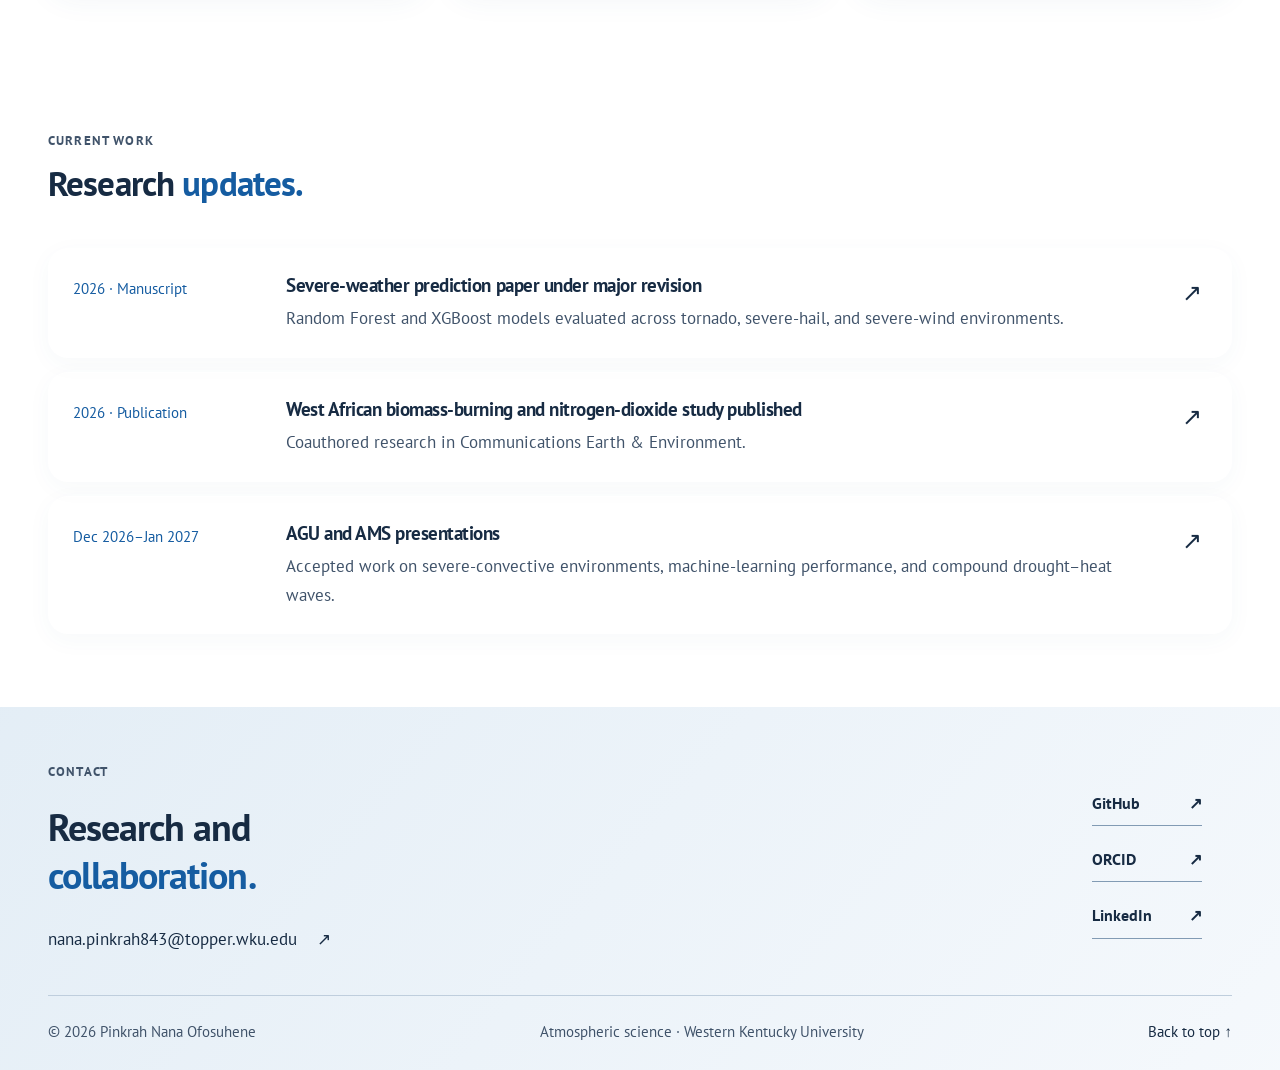
==== commit 8b982d93: "Update academic profile from 2026 CV" ====
--- a/index.html
+++ b/index.html
@@ -3,8 +3,8 @@
 <body id="top" class="home-page"><a class="skip-link" href="#main">Skip to content</a>
  <header class="site-header"><div class="nav-shell"><a class="brand" href="index.html"><span class="brand-mark" aria-hidden="true">np<span>.</span></span><span class="brand-name">Pinkrah Nana<br>Ofosuhene</span></a>
  <button class="menu-toggle" aria-expanded="false" aria-controls="primary-nav" aria-label="Open navigation"><span></span><span></span></button>
- <nav id="primary-nav" aria-label="Main navigation"><a href="index.html" aria-current="page">Home</a><a href="research.html">Research</a><a href="projects.html">Projects</a><a href="publications.html">Publications</a><a href="cv.html">CV</a><a class="nav-contact" href="mailto:pinkrahnanaofosuhene9690@gmail.com">Get in touch <span aria-hidden="true">↗</span></a></nav></div></header><main id="main" tabindex="-1"><section class="about-band"><div class="container about-layout"><div class="portrait-wrap"><img src="images/web/profile.webp" width="800" height="601" alt="Portrait of Pinkrah Nana Ofosuhene" class="" loading="eager" decoding="async" fetchpriority="high" /><span class="portrait-caption">Scientist. Researcher. Educator.</span></div><div class="about-copy"><p class="eyebrow">Pinkrah Nana Ofosuhene · Atmospheric scientist</p><h1>Atmospheric questions.<br><em>Data-driven answers.</em></h1><p>I am an M.S. researcher in Geosciences at Western Kentucky University, working with the NSF Kentucky EPSCoR CLIMBS project. My research connects severe-storm environments, climate variability, and probabilistic hazard prediction.</p><p>My work spans the Ohio River Basin, the wider United States, and Ghana—from large-scale reanalysis and climate-model workflows to station observations and regional weather simulations.</p><p>I work with Python, xarray, MetPy, scikit-learn, and XGBoost, using NCAR’s Derecho and Casper systems and TACC’s Stampede3 for atmospheric data processing.</p><a class="text-link" href="research.html">Explore my research approach ↗</a></div></div></section>
+ <nav id="primary-nav" aria-label="Main navigation"><a href="index.html" aria-current="page">Home</a><a href="research.html">Research</a><a href="projects.html">Projects</a><a href="publications.html">Publications</a><a class="nav-contact" href="mailto:nana.pinkrah843@topper.wku.edu">Contact <span aria-hidden="true">↗</span></a></nav></div></header><main id="main" tabindex="-1"><section class="about-band"><div class="container about-layout"><div class="portrait-wrap"><img src="images/web/profile.webp" width="800" height="601" alt="Portrait of Pinkrah Nana Ofosuhene" class="" loading="eager" decoding="async" fetchpriority="high" /><span class="portrait-caption">Atmospheric scientist · M.S. researcher</span></div><div class="about-copy"><p class="eyebrow">Pinkrah Nana Ofosuhene · Western Kentucky University</p><h1>Severe weather and<br><em>climate extremes.</em></h1><p>I am an M.S. researcher in Geosciences and a Graduate Research Assistant with the NSF Kentucky EPSCoR CLIMBS project. I study severe-convective environments, atmospheric predictability, and climate variability.</p><p>My current work combines a 30-year archive of 107 ERA5-derived diagnostics with NOAA hazard reports, probabilistic machine learning, and CMIP6 projections for the Ohio River Basin.</p><p>I build reproducible workflows in Python, Fortran, Bash, and LaTeX and run large analyses on NCAR Derecho and Casper and TACC Stampede3.</p><a class="text-link" href="research.html">Research areas and methods ↗</a></div></div></section>
 <div class="discipline-strip"><div class="container"><span>Severe-storm climatology</span><span aria-hidden="true">✳</span><span>Climate data science</span><span aria-hidden="true">✳</span><span>Numerical weather prediction</span><span aria-hidden="true">✳</span><span>Hydroclimatology</span></div></div>
-<section class="section container"><div class="section-heading"><div><p class="eyebrow">Selected work</p><h2>Research in <em>focus.</em></h2></div><a class="text-link" href="projects.html">All projects ↗</a></div><div class="project-grid featured-grid"><article class="project-card" data-category="Severe weather" data-search="severe storms &amp; machine learning a 30-year era5 framework for estimating tornado, severe-hail, and severe-wind occurrence across the ohio river basin. ohio river basin · 1996–2025 severe weather"><a class="project-image" href="climbs-project.html"><img src="images/web/storm-spatial-verification.webp" width="1600" height="788" alt="Observed event rates, XGBoost probabilities, and bias for tornado, hail, and wind" class="" loading="lazy" decoding="async" /><span class="image-arrow" aria-hidden="true">↗</span></a><div class="project-card-body"><div class="project-meta"><span>Severe weather</span><span>01</span></div><h3><a href="climbs-project.html">Severe storms &amp; machine learning</a></h3><p>A 30-year ERA5 framework for estimating tornado, severe-hail, and severe-wind occurrence across the Ohio River Basin.</p><div class="project-card-foot"><span>Ohio River Basin · 1996–2025</span><span class="status">Submitted to AIES</span></div></div></article><article class="project-card" data-category="Climate extremes" data-search="compound drought &amp; heat waves a 75-year observational analysis of compound drought–heat-wave occurrence, severity, and sensitivity to event definitions. contiguous united states · 1951–2025 climate extremes"><a class="project-image" href="conus-drought-heatwave.html"><img src="images/web/conus-compound-geography.webp" width="1600" height="526" alt="Maps of compound drought and heat-wave occurrence and long-term change across the contiguous United States" class="" loading="lazy" decoding="async" /><span class="image-arrow" aria-hidden="true">↗</span></a><div class="project-card-body"><div class="project-meta"><span>Climate extremes</span><span>02</span></div><h3><a href="conus-drought-heatwave.html">Compound drought &amp; heat waves</a></h3><p>A 75-year observational analysis of compound drought–heat-wave occurrence, severity, and sensitivity to event definitions.</p><div class="project-card-foot"><span>Contiguous United States · 1951–2025</span><span class="status">Research in progress</span></div></div></article><article class="project-card" data-category="Applied climatology" data-search="tourism climate suitability in ghana station-based seasonality, era5 evaluation, long-term trends, and the relationship between climate suitability and visitor arrivals. ghana · 1981–2023 applied climatology"><a class="project-image" href="tcci-project.html"><img src="images/web/tcci-era5-validation.webp" width="1600" height="1058" alt="Monthly station and ERA5 Tourism Climate Comfort Index by climatic zone" class="" loading="lazy" decoding="async" /><span class="image-arrow" aria-hidden="true">↗</span></a><div class="project-card-body"><div class="project-meta"><span>Applied climatology</span><span>06</span></div><h3><a href="tcci-project.html">Tourism climate suitability in Ghana</a></h3><p>Station-based seasonality, ERA5 evaluation, long-term trends, and the relationship between climate suitability and visitor arrivals.</p><div class="project-card-foot"><span>Ghana · 1981–2023</span><span class="status">Manuscript in preparation</span></div></div></article></div></section>
+<section class="section container"><div class="section-heading"><div><p class="eyebrow">Research portfolio</p><h2>Selected <em>projects.</em></h2></div><a class="text-link" href="projects.html">View all projects ↗</a></div><div class="project-grid featured-grid"><article class="project-card" data-category="Severe weather" data-search="severe storms &amp; machine learning a 30-year era5 framework for estimating tornado, severe-hail, and severe-wind occurrence across the ohio river basin. ohio river basin · 1996–2025 severe weather"><a class="project-image" href="climbs-project.html"><img src="images/web/storm-spatial-verification.webp" width="1600" height="788" alt="Observed event rates, XGBoost probabilities, and bias for tornado, hail, and wind" class="" loading="lazy" decoding="async" /><span class="image-arrow" aria-hidden="true">↗</span></a><div class="project-card-body"><div class="project-meta"><span>Severe weather</span><span>01</span></div><h3><a href="climbs-project.html">Severe storms &amp; machine learning</a></h3><p>A 30-year ERA5 framework for estimating tornado, severe-hail, and severe-wind occurrence across the Ohio River Basin.</p><div class="project-card-foot"><span>Ohio River Basin · 1996–2025</span><span class="status">Major revision at AIES</span></div></div></article><article class="project-card" data-category="Climate extremes" data-search="compound drought &amp; heat waves a 75-year observational analysis of compound drought–heat-wave occurrence, severity, and sensitivity to event definitions. contiguous united states · 1951–2025 climate extremes"><a class="project-image" href="conus-drought-heatwave.html"><img src="images/web/conus-compound-geography.webp" width="1600" height="526" alt="Maps of compound drought and heat-wave occurrence and long-term change across the contiguous United States" class="" loading="lazy" decoding="async" /><span class="image-arrow" aria-hidden="true">↗</span></a><div class="project-card-body"><div class="project-meta"><span>Climate extremes</span><span>02</span></div><h3><a href="conus-drought-heatwave.html">Compound drought &amp; heat waves</a></h3><p>A 75-year observational analysis of compound drought–heat-wave occurrence, severity, and sensitivity to event definitions.</p><div class="project-card-foot"><span>Contiguous United States · 1951–2025</span><span class="status">Research in progress</span></div></div></article><article class="project-card" data-category="Applied climatology" data-search="tourism climate suitability in ghana station-based seasonality, era5 evaluation, long-term trends, and the relationship between climate suitability and visitor arrivals. ghana · 1981–2023 applied climatology"><a class="project-image" href="tcci-project.html"><img src="images/web/tcci-era5-validation.webp" width="1600" height="1058" alt="Monthly station and ERA5 Tourism Climate Comfort Index by climatic zone" class="" loading="lazy" decoding="async" /><span class="image-arrow" aria-hidden="true">↗</span></a><div class="project-card-body"><div class="project-meta"><span>Applied climatology</span><span>06</span></div><h3><a href="tcci-project.html">Tourism climate suitability in Ghana</a></h3><p>Station-based seasonality, ERA5 evaluation, long-term trends, and the relationship between climate suitability and visitor arrivals.</p><div class="project-card-foot"><span>Ghana · 1981–2023</span><span class="status">Manuscript in preparation</span></div></div></article></div></section>
 
-<section class="section container"><div class="section-heading"><div><p class="eyebrow">Recent work</p><h2>On the <em>research desk.</em></h2></div></div><div class="updates-list"><a class="update-row" href="climbs-project.html"><span class="update-date">2026 · Manuscript</span><div><h3>Severe-weather machine learning submitted to AIES</h3><p>107 ERA5 diagnostics, two ensemble models, and independent testing for three hazards.</p></div><span aria-hidden="true">↗</span></a><a class="update-row" href="tcci-project.html"><span class="update-date">2026 · Research</span><div><h3>A broader view of Ghana’s tourism climate</h3><p>Updated station seasonality, ERA5 evaluation, trends, and tourism-arrival context.</p></div><span aria-hidden="true">↗</span></a><a class="update-row" href="publications.html#presentations"><span class="update-date">25 Sep 2026 · Upcoming</span><div><h3>Preparing for Kentucky’s SuperCollider meeting</h3><p>Severe-weather case studies for the CLIMBS research showcase in Lexington.</p></div><span aria-hidden="true">↗</span></a></div></section></main><footer class="site-footer"><div class="container"><div class="footer-top"><div><p class="eyebrow">Connect</p><h2>Let’s talk<br><em>atmospheric science.</em></h2><a class="footer-email" href="mailto:pinkrahnanaofosuhene9690@gmail.com">pinkrahnanaofosuhene9690@gmail.com <span aria-hidden="true">↗</span></a></div><div class="footer-social"><a class="text-link" href="https://github.com/PinkrahNanaOfosuhene" target="_blank" rel="noopener noreferrer">GitHub<span aria-hidden="true"> ↗</span></a><a class="text-link" href="https://orcid.org/0009-0009-3424-8411" target="_blank" rel="noopener noreferrer">ORCID<span aria-hidden="true"> ↗</span></a><a class="text-link" href="https://linkedin.com/in/nana-pinkrah-4a4a73212" target="_blank" rel="noopener noreferrer">LinkedIn<span aria-hidden="true"> ↗</span></a></div></div><div class="footer-bottom"><span>© 2026 Pinkrah Nana Ofosuhene</span><span>Atmospheric science · Western Kentucky University</span><a href="#top">Back to top ↑</a></div></div></footer><dialog class="figure-dialog" aria-labelledby="figure-dialog-title"><button class="dialog-close" aria-label="Close expanded figure">Close ×</button><h2 id="figure-dialog-title" class="sr-only">Research figure</h2><img alt=""><p></p></dialog></body></html>+<section class="section container"><div class="section-heading"><div><p class="eyebrow">Current work</p><h2>Research <em>updates.</em></h2></div></div><div class="updates-list"><a class="update-row" href="climbs-project.html"><span class="update-date">2026 · Manuscript</span><div><h3>Severe-weather prediction paper under major revision</h3><p>Random Forest and XGBoost models evaluated across tornado, severe-hail, and severe-wind environments.</p></div><span aria-hidden="true">↗</span></a><a class="update-row" href="publications.html"><span class="update-date">2026 · Publication</span><div><h3>West African biomass-burning and nitrogen-dioxide study published</h3><p>Coauthored research in Communications Earth &amp; Environment.</p></div><span aria-hidden="true">↗</span></a><a class="update-row" href="publications.html#presentations"><span class="update-date">Dec 2026–Jan 2027</span><div><h3>AGU and AMS presentations</h3><p>Accepted work on severe-convective environments, machine-learning performance, and compound drought–heat waves.</p></div><span aria-hidden="true">↗</span></a></div></section></main><footer class="site-footer"><div class="container"><div class="footer-top"><div><p class="eyebrow">Contact</p><h2>Research and<br><em>collaboration.</em></h2><a class="footer-email" href="mailto:nana.pinkrah843@topper.wku.edu">nana.pinkrah843@topper.wku.edu <span aria-hidden="true">↗</span></a></div><div class="footer-social"><a class="text-link" href="https://github.com/PinkrahNanaOfosuhene" target="_blank" rel="noopener noreferrer">GitHub<span aria-hidden="true"> ↗</span></a><a class="text-link" href="https://orcid.org/0009-0009-3424-8411" target="_blank" rel="noopener noreferrer">ORCID<span aria-hidden="true"> ↗</span></a><a class="text-link" href="https://linkedin.com/in/nana-pinkrah-4a4a73212" target="_blank" rel="noopener noreferrer">LinkedIn<span aria-hidden="true"> ↗</span></a></div></div><div class="footer-bottom"><span>© 2026 Pinkrah Nana Ofosuhene</span><span>Atmospheric science · Western Kentucky University</span><a href="#top">Back to top ↑</a></div></div></footer><dialog class="figure-dialog" aria-labelledby="figure-dialog-title"><button class="dialog-close" aria-label="Close expanded figure">Close ×</button><h2 id="figure-dialog-title" class="sr-only">Research figure</h2><img alt=""><p></p></dialog></body></html>
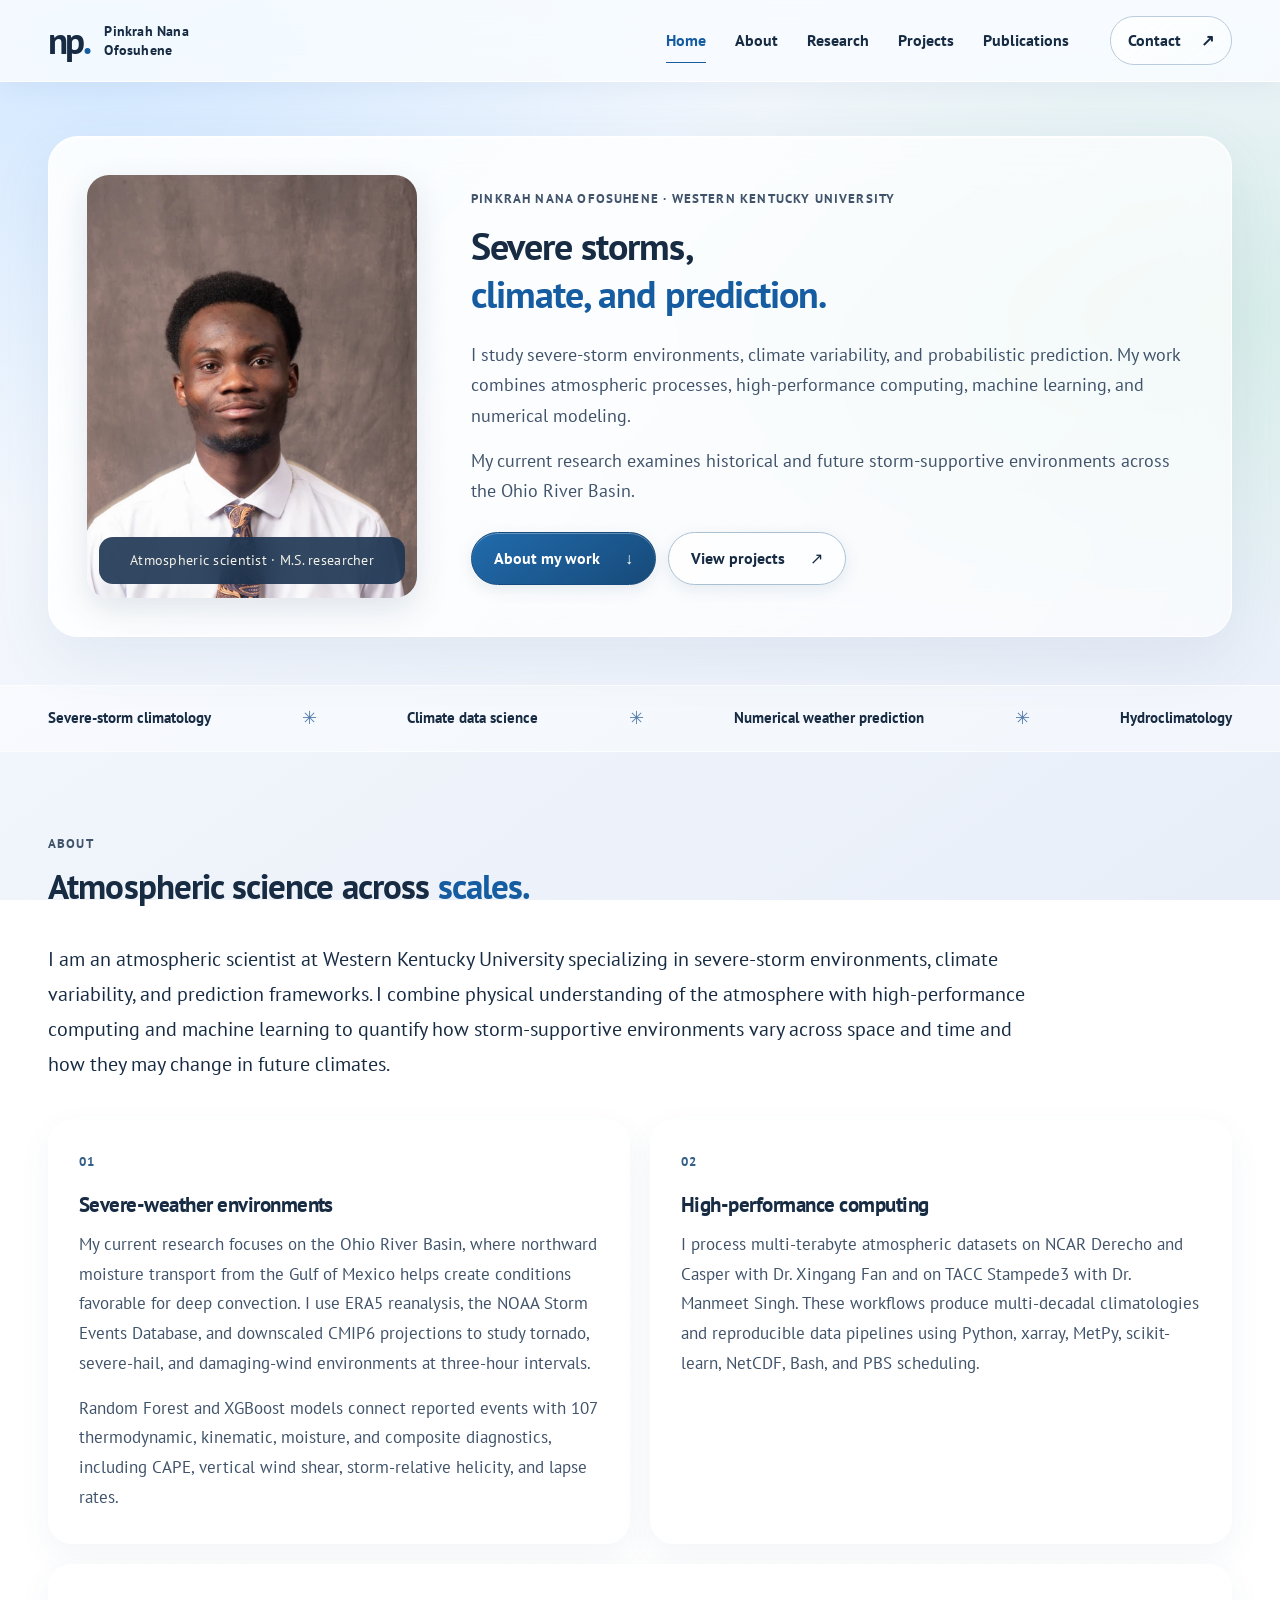
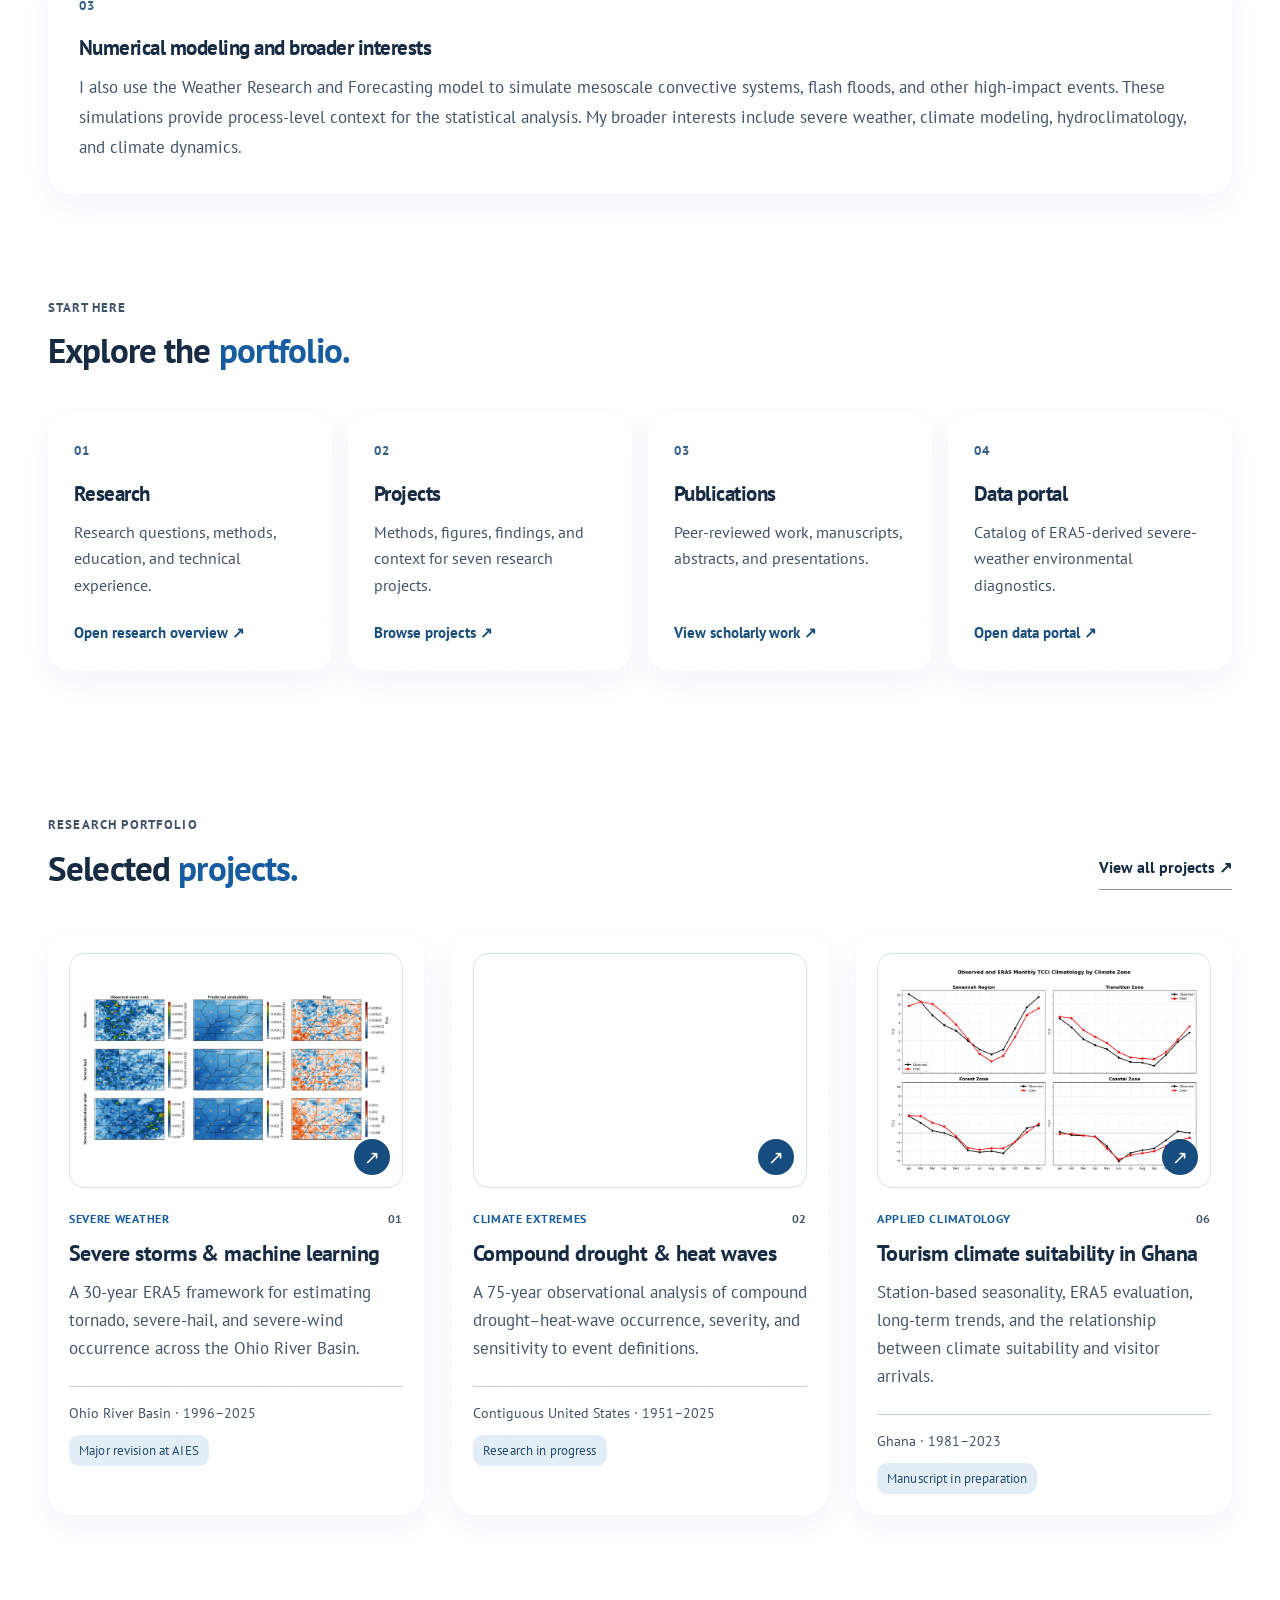
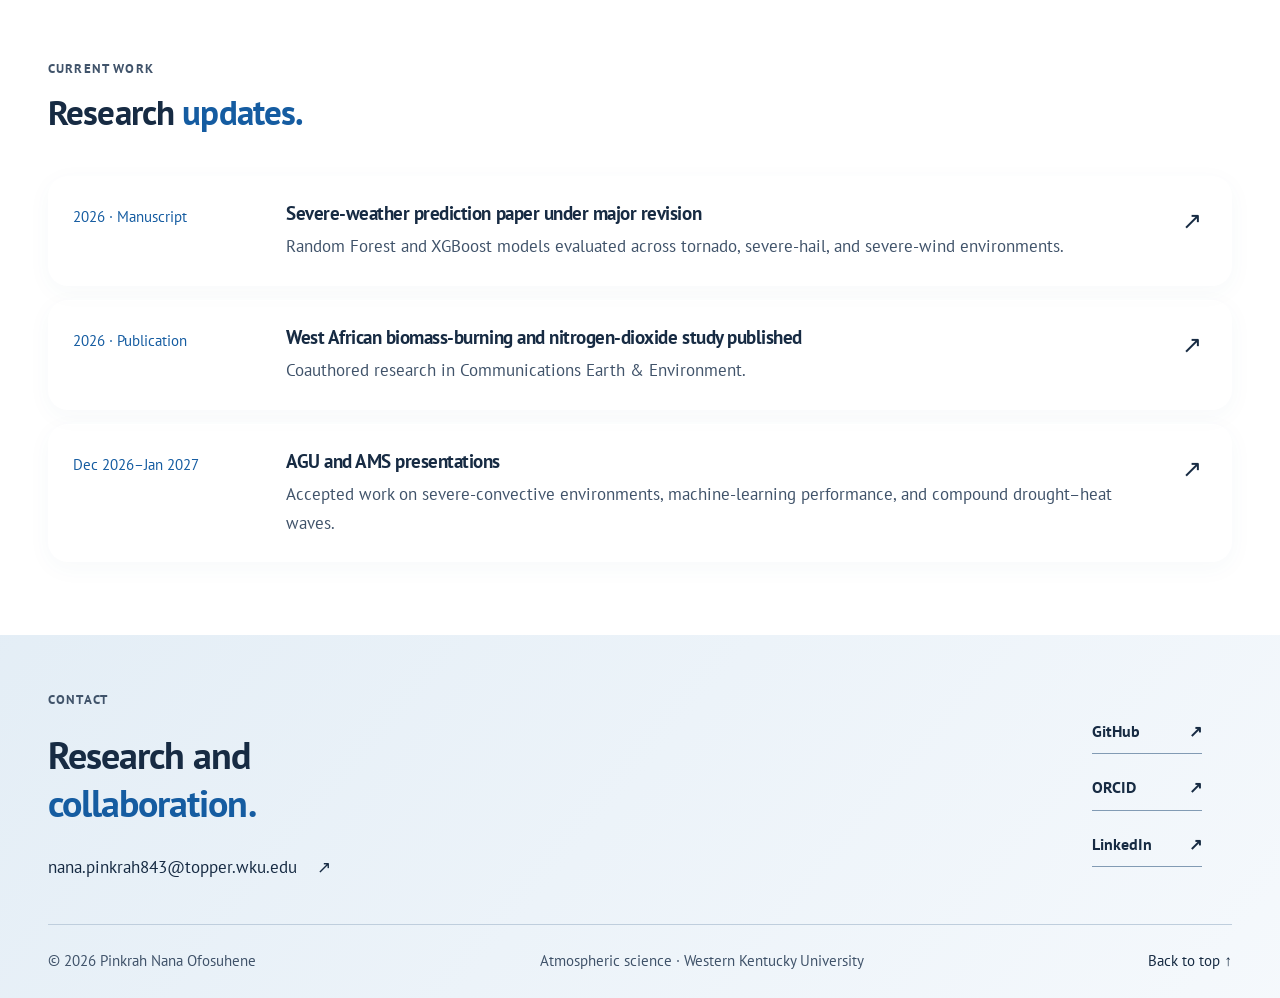
==== commit 3300624d: "Reorganize portfolio navigation and about content" ====
--- a/index.html
+++ b/index.html
@@ -3,8 +3,10 @@
 <body id="top" class="home-page"><a class="skip-link" href="#main">Skip to content</a>
  <header class="site-header"><div class="nav-shell"><a class="brand" href="index.html"><span class="brand-mark" aria-hidden="true">np<span>.</span></span><span class="brand-name">Pinkrah Nana<br>Ofosuhene</span></a>
  <button class="menu-toggle" aria-expanded="false" aria-controls="primary-nav" aria-label="Open navigation"><span></span><span></span></button>
- <nav id="primary-nav" aria-label="Main navigation"><a href="index.html" aria-current="page">Home</a><a href="research.html">Research</a><a href="projects.html">Projects</a><a href="publications.html">Publications</a><a class="nav-contact" href="mailto:nana.pinkrah843@topper.wku.edu">Contact <span aria-hidden="true">↗</span></a></nav></div></header><main id="main" tabindex="-1"><section class="about-band"><div class="container about-layout"><div class="portrait-wrap"><img src="images/web/profile.webp" width="800" height="601" alt="Portrait of Pinkrah Nana Ofosuhene" class="" loading="eager" decoding="async" fetchpriority="high" /><span class="portrait-caption">Atmospheric scientist · M.S. researcher</span></div><div class="about-copy"><p class="eyebrow">Pinkrah Nana Ofosuhene · Western Kentucky University</p><h1>Severe weather and<br><em>climate extremes.</em></h1><p>I am an M.S. researcher in Geosciences and a Graduate Research Assistant with the NSF Kentucky EPSCoR CLIMBS project. I study severe-convective environments, atmospheric predictability, and climate variability.</p><p>My current work combines a 30-year archive of 107 ERA5-derived diagnostics with NOAA hazard reports, probabilistic machine learning, and CMIP6 projections for the Ohio River Basin.</p><p>I build reproducible workflows in Python, Fortran, Bash, and LaTeX and run large analyses on NCAR Derecho and Casper and TACC Stampede3.</p><a class="text-link" href="research.html">Research areas and methods ↗</a></div></div></section>
+ <nav id="primary-nav" aria-label="Main navigation"><a href="index.html" aria-current="page">Home</a><a href="#about">About</a><a href="research.html">Research</a><a href="projects.html">Projects</a><a href="publications.html">Publications</a><a class="nav-contact" href="mailto:nana.pinkrah843@topper.wku.edu">Contact <span aria-hidden="true">↗</span></a></nav></div></header><main id="main" tabindex="-1"><section class="about-band"><div class="container about-layout"><div class="portrait-wrap"><img src="images/web/profile.webp" width="800" height="601" alt="Portrait of Pinkrah Nana Ofosuhene" class="" loading="eager" decoding="async" fetchpriority="high" /><span class="portrait-caption">Atmospheric scientist · M.S. researcher</span></div><div class="about-copy"><p class="eyebrow">Pinkrah Nana Ofosuhene · Western Kentucky University</p><h1>Severe storms,<br><em>climate, and prediction.</em></h1><p>I study severe-storm environments, climate variability, and probabilistic prediction. My work combines atmospheric processes, high-performance computing, machine learning, and numerical modeling.</p><p>My current research examines historical and future storm-supportive environments across the Ohio River Basin.</p><div class="button-row"><a class="button" href="#about">About my work<span aria-hidden="true"> ↓</span></a><a class="button button-secondary" href="projects.html">View projects<span aria-hidden="true"> ↗</span></a></div></div></div></section>
 <div class="discipline-strip"><div class="container"><span>Severe-storm climatology</span><span aria-hidden="true">✳</span><span>Climate data science</span><span aria-hidden="true">✳</span><span>Numerical weather prediction</span><span aria-hidden="true">✳</span><span>Hydroclimatology</span></div></div>
+<section class="section container about-detail" id="about"><div class="section-heading"><div><p class="eyebrow">About</p><h2>Atmospheric science across <em>scales.</em></h2></div></div><p class="about-lead">I am an atmospheric scientist at Western Kentucky University specializing in severe-storm environments, climate variability, and prediction frameworks. I combine physical understanding of the atmosphere with high-performance computing and machine learning to quantify how storm-supportive environments vary across space and time and how they may change in future climates.</p><div class="about-detail-grid"><article><span class="about-number">01</span><h3>Severe-weather environments</h3><p>My current research focuses on the Ohio River Basin, where northward moisture transport from the Gulf of Mexico helps create conditions favorable for deep convection. I use ERA5 reanalysis, the NOAA Storm Events Database, and downscaled CMIP6 projections to study tornado, severe-hail, and damaging-wind environments at three-hour intervals.</p><p>Random Forest and XGBoost models connect reported events with 107 thermodynamic, kinematic, moisture, and composite diagnostics, including CAPE, vertical wind shear, storm-relative helicity, and lapse rates.</p></article><article><span class="about-number">02</span><h3>High-performance computing</h3><p>I process multi-terabyte atmospheric datasets on NCAR Derecho and Casper with Dr. Xingang Fan and on TACC Stampede3 with Dr. Manmeet Singh. These workflows produce multi-decadal climatologies and reproducible data pipelines using Python, xarray, MetPy, scikit-learn, NetCDF, Bash, and PBS scheduling.</p></article><article class="about-wide"><span class="about-number">03</span><h3>Numerical modeling and broader interests</h3><p>I also use the Weather Research and Forecasting model to simulate mesoscale convective systems, flash floods, and other high-impact events. These simulations provide process-level context for the statistical analysis. My broader interests include severe weather, climate modeling, hydroclimatology, and climate dynamics.</p></article></div></section>
+<section class="section container start-here"><div class="section-heading"><div><p class="eyebrow">Start here</p><h2>Explore the <em>portfolio.</em></h2></div></div><div class="route-grid"><a href="research.html"><span>01</span><h3>Research</h3><p>Research questions, methods, education, and technical experience.</p><strong>Open research overview ↗</strong></a><a href="projects.html"><span>02</span><h3>Projects</h3><p>Methods, figures, findings, and context for seven research projects.</p><strong>Browse projects ↗</strong></a><a href="publications.html"><span>03</span><h3>Publications</h3><p>Peer-reviewed work, manuscripts, abstracts, and presentations.</p><strong>View scholarly work ↗</strong></a><a href="https://orb-portal.vercel.app" target="_blank" rel="noopener noreferrer"><span>04</span><h3>Data portal</h3><p>Catalog of ERA5-derived severe-weather environmental diagnostics.</p><strong>Open data portal ↗</strong></a></div></section>
 <section class="section container"><div class="section-heading"><div><p class="eyebrow">Research portfolio</p><h2>Selected <em>projects.</em></h2></div><a class="text-link" href="projects.html">View all projects ↗</a></div><div class="project-grid featured-grid"><article class="project-card" data-category="Severe weather" data-search="severe storms &amp; machine learning a 30-year era5 framework for estimating tornado, severe-hail, and severe-wind occurrence across the ohio river basin. ohio river basin · 1996–2025 severe weather"><a class="project-image" href="climbs-project.html"><img src="images/web/storm-spatial-verification.webp" width="1600" height="788" alt="Observed event rates, XGBoost probabilities, and bias for tornado, hail, and wind" class="" loading="lazy" decoding="async" /><span class="image-arrow" aria-hidden="true">↗</span></a><div class="project-card-body"><div class="project-meta"><span>Severe weather</span><span>01</span></div><h3><a href="climbs-project.html">Severe storms &amp; machine learning</a></h3><p>A 30-year ERA5 framework for estimating tornado, severe-hail, and severe-wind occurrence across the Ohio River Basin.</p><div class="project-card-foot"><span>Ohio River Basin · 1996–2025</span><span class="status">Major revision at AIES</span></div></div></article><article class="project-card" data-category="Climate extremes" data-search="compound drought &amp; heat waves a 75-year observational analysis of compound drought–heat-wave occurrence, severity, and sensitivity to event definitions. contiguous united states · 1951–2025 climate extremes"><a class="project-image" href="conus-drought-heatwave.html"><img src="images/web/conus-compound-geography.webp" width="1600" height="526" alt="Maps of compound drought and heat-wave occurrence and long-term change across the contiguous United States" class="" loading="lazy" decoding="async" /><span class="image-arrow" aria-hidden="true">↗</span></a><div class="project-card-body"><div class="project-meta"><span>Climate extremes</span><span>02</span></div><h3><a href="conus-drought-heatwave.html">Compound drought &amp; heat waves</a></h3><p>A 75-year observational analysis of compound drought–heat-wave occurrence, severity, and sensitivity to event definitions.</p><div class="project-card-foot"><span>Contiguous United States · 1951–2025</span><span class="status">Research in progress</span></div></div></article><article class="project-card" data-category="Applied climatology" data-search="tourism climate suitability in ghana station-based seasonality, era5 evaluation, long-term trends, and the relationship between climate suitability and visitor arrivals. ghana · 1981–2023 applied climatology"><a class="project-image" href="tcci-project.html"><img src="images/web/tcci-era5-validation.webp" width="1600" height="1058" alt="Monthly station and ERA5 Tourism Climate Comfort Index by climatic zone" class="" loading="lazy" decoding="async" /><span class="image-arrow" aria-hidden="true">↗</span></a><div class="project-card-body"><div class="project-meta"><span>Applied climatology</span><span>06</span></div><h3><a href="tcci-project.html">Tourism climate suitability in Ghana</a></h3><p>Station-based seasonality, ERA5 evaluation, long-term trends, and the relationship between climate suitability and visitor arrivals.</p><div class="project-card-foot"><span>Ghana · 1981–2023</span><span class="status">Manuscript in preparation</span></div></div></article></div></section>
 
 <section class="section container"><div class="section-heading"><div><p class="eyebrow">Current work</p><h2>Research <em>updates.</em></h2></div></div><div class="updates-list"><a class="update-row" href="climbs-project.html"><span class="update-date">2026 · Manuscript</span><div><h3>Severe-weather prediction paper under major revision</h3><p>Random Forest and XGBoost models evaluated across tornado, severe-hail, and severe-wind environments.</p></div><span aria-hidden="true">↗</span></a><a class="update-row" href="publications.html"><span class="update-date">2026 · Publication</span><div><h3>West African biomass-burning and nitrogen-dioxide study published</h3><p>Coauthored research in Communications Earth &amp; Environment.</p></div><span aria-hidden="true">↗</span></a><a class="update-row" href="publications.html#presentations"><span class="update-date">Dec 2026–Jan 2027</span><div><h3>AGU and AMS presentations</h3><p>Accepted work on severe-convective environments, machine-learning performance, and compound drought–heat waves.</p></div><span aria-hidden="true">↗</span></a></div></section></main><footer class="site-footer"><div class="container"><div class="footer-top"><div><p class="eyebrow">Contact</p><h2>Research and<br><em>collaboration.</em></h2><a class="footer-email" href="mailto:nana.pinkrah843@topper.wku.edu">nana.pinkrah843@topper.wku.edu <span aria-hidden="true">↗</span></a></div><div class="footer-social"><a class="text-link" href="https://github.com/PinkrahNanaOfosuhene" target="_blank" rel="noopener noreferrer">GitHub<span aria-hidden="true"> ↗</span></a><a class="text-link" href="https://orcid.org/0009-0009-3424-8411" target="_blank" rel="noopener noreferrer">ORCID<span aria-hidden="true"> ↗</span></a><a class="text-link" href="https://linkedin.com/in/nana-pinkrah-4a4a73212" target="_blank" rel="noopener noreferrer">LinkedIn<span aria-hidden="true"> ↗</span></a></div></div><div class="footer-bottom"><span>© 2026 Pinkrah Nana Ofosuhene</span><span>Atmospheric science · Western Kentucky University</span><a href="#top">Back to top ↑</a></div></div></footer><dialog class="figure-dialog" aria-labelledby="figure-dialog-title"><button class="dialog-close" aria-label="Close expanded figure">Close ×</button><h2 id="figure-dialog-title" class="sr-only">Research figure</h2><img alt=""><p></p></dialog></body></html>
--- a/styles.css
+++ b/styles.css
@@ -30,3 +30,9 @@
 @media(max-width:620px){body{font-size:18px}.container{width:calc(100% - 32px)}.nav-shell{padding:13px 16px}.brand-name{font-size:.82rem}.brand-mark{font-size:2rem}.about-band{padding:22px 0 28px}.about-layout{display:flex;flex-direction:column;align-items:stretch;gap:25px;padding:22px;border-radius:25px}.portrait-wrap{max-width:250px;width:100%;margin-inline:auto}.portrait-wrap img{aspect-ratio:.92}.about-copy h1,.about-copy h2{font-size:2rem;margin-bottom:20px}.about-copy>p:not(.eyebrow){font-size:1.125rem;line-height:1.7}.about-copy .eyebrow{font-size:.8rem}.portrait-caption{font-size:.82rem}.discipline-strip>.container{font-size:.88rem;gap:12px}.project-grid,.featured-grid{grid-template-columns:1fr;gap:22px}.featured-grid>.project-card:last-child{display:block;grid-column:auto}.project-card{padding:18px}.project-card p{font-size:1.0625rem}.project-card h3{font-size:1.3rem}.project-card-foot{font-size:.88rem}.project-meta{font-size:.77rem}.section-heading h2{font-size:1.9rem}.section-heading>.text-link{font-size:1rem}.update-row{grid-template-columns:1fr 20px;padding:21px}.update-date{font-size:.9rem}.update-row h3{font-size:1.2rem}.update-row p{font-size:1.0625rem}.page-intro{padding:35px 0}.page-intro h1,.project-intro h1{font-size:2rem;line-height:1.25}.intro-text,.project-deck{font-size:1.125rem}.filter-button{font-size:.94rem;min-height:44px}.project-facts dt{font-size:.84rem}.project-facts dd{font-size:1.15rem}.project-toc a{font-size:1rem}.prose p,.findings-list li{font-size:1.125rem}.prose h2{font-size:1.85rem}.figure-grid figcaption{font-size:1rem}.figure-dialog>p{font-size:1rem}.research-row h2{font-size:1.65rem}.research-row>p{font-size:1.0625rem}.large-copy{font-size:1.65rem}.workflow{grid-template-columns:1fr;gap:24px}.workflow h3{font-size:1.2rem}.workflow p{font-size:1.0625rem}.background-grid h2{font-size:1.9rem}.publication{padding:22px}.publication-side{font-size:.95rem}.publication-body h3{font-size:1.3rem}.publication-body>p{font-size:1.0625rem}.footer-top h2{font-size:2rem}.footer-email{font-size:1rem}.footer-social .text-link{font-size:1rem}.footer-bottom{font-size:.9rem}.next-project h2{font-size:1.7rem}}
 @media(prefers-reduced-transparency:reduce){.site-header,.about-layout,.project-card,.publication,.update-row,.site-footer,.portal-band{background:#f8fbff;backdrop-filter:none;-webkit-backdrop-filter:none}}
 @media(prefers-contrast:more){:root{--muted:#172b43;--line:#71859a}.project-card,.publication,.update-row,.about-layout{background:white;border-color:#71859a}}
+
+/* Homepage information architecture */
+#about{scroll-margin-top:105px}.about-copy .button-row{margin-top:25px}.about-detail{padding-top:82px}.about-lead{max-width:980px;font-size:1.25rem;line-height:1.75;color:var(--ink);margin:-8px 0 38px}.about-detail-grid{display:grid;grid-template-columns:1fr 1fr;gap:20px}.about-detail-grid article,.route-grid a{border:1px solid #fff;background:linear-gradient(145deg,#ffffffde,#ffffff9f);box-shadow:inset 0 1px #fff,0 12px 32px #365b8510;backdrop-filter:blur(18px);-webkit-backdrop-filter:blur(18px)}.about-detail-grid article{padding:30px;border-radius:24px}.about-detail-grid .about-wide{grid-column:1/-1}.about-number,.route-grid>a>span{display:block;color:#315f88;font-size:.82rem;font-weight:700;letter-spacing:.1em;margin-bottom:18px}.about-detail-grid h3,.route-grid h3{font-size:1.3rem;margin-bottom:13px}.about-detail-grid p{font-size:1.0625rem;line-height:1.75}.about-detail-grid p+p{margin-top:15px}.start-here{padding-top:32px}.route-grid{display:grid;grid-template-columns:repeat(4,minmax(0,1fr));gap:16px}.route-grid a{display:flex;flex-direction:column;min-height:245px;padding:25px;border-radius:22px;transition:transform .2s ease,box-shadow .2s ease}.route-grid a:hover{transform:translateY(-4px);box-shadow:inset 0 1px #fff,0 18px 42px #365b8518}.route-grid p{font-size:1rem;line-height:1.65;margin-bottom:22px}.route-grid strong{margin-top:auto;color:#194f7e;font-size:.92rem}.route-grid a:focus-visible{border-radius:22px}
+@media(max-width:1000px){.route-grid{grid-template-columns:1fr 1fr}.route-grid a{min-height:210px}}
+@media(max-width:700px){.about-detail{padding-top:62px}.about-detail-grid{grid-template-columns:1fr}.about-detail-grid .about-wide{grid-column:auto}.about-detail-grid article{padding:24px}.about-lead{font-size:1.125rem}.route-grid{grid-template-columns:1fr}.route-grid a{min-height:0}.about-copy .button-row{display:grid;grid-template-columns:1fr}.about-copy .button{justify-content:space-between;width:100%}}
+@media(prefers-reduced-transparency:reduce){.about-detail-grid article,.route-grid a{background:#f8fbff;backdrop-filter:none;-webkit-backdrop-filter:none}}
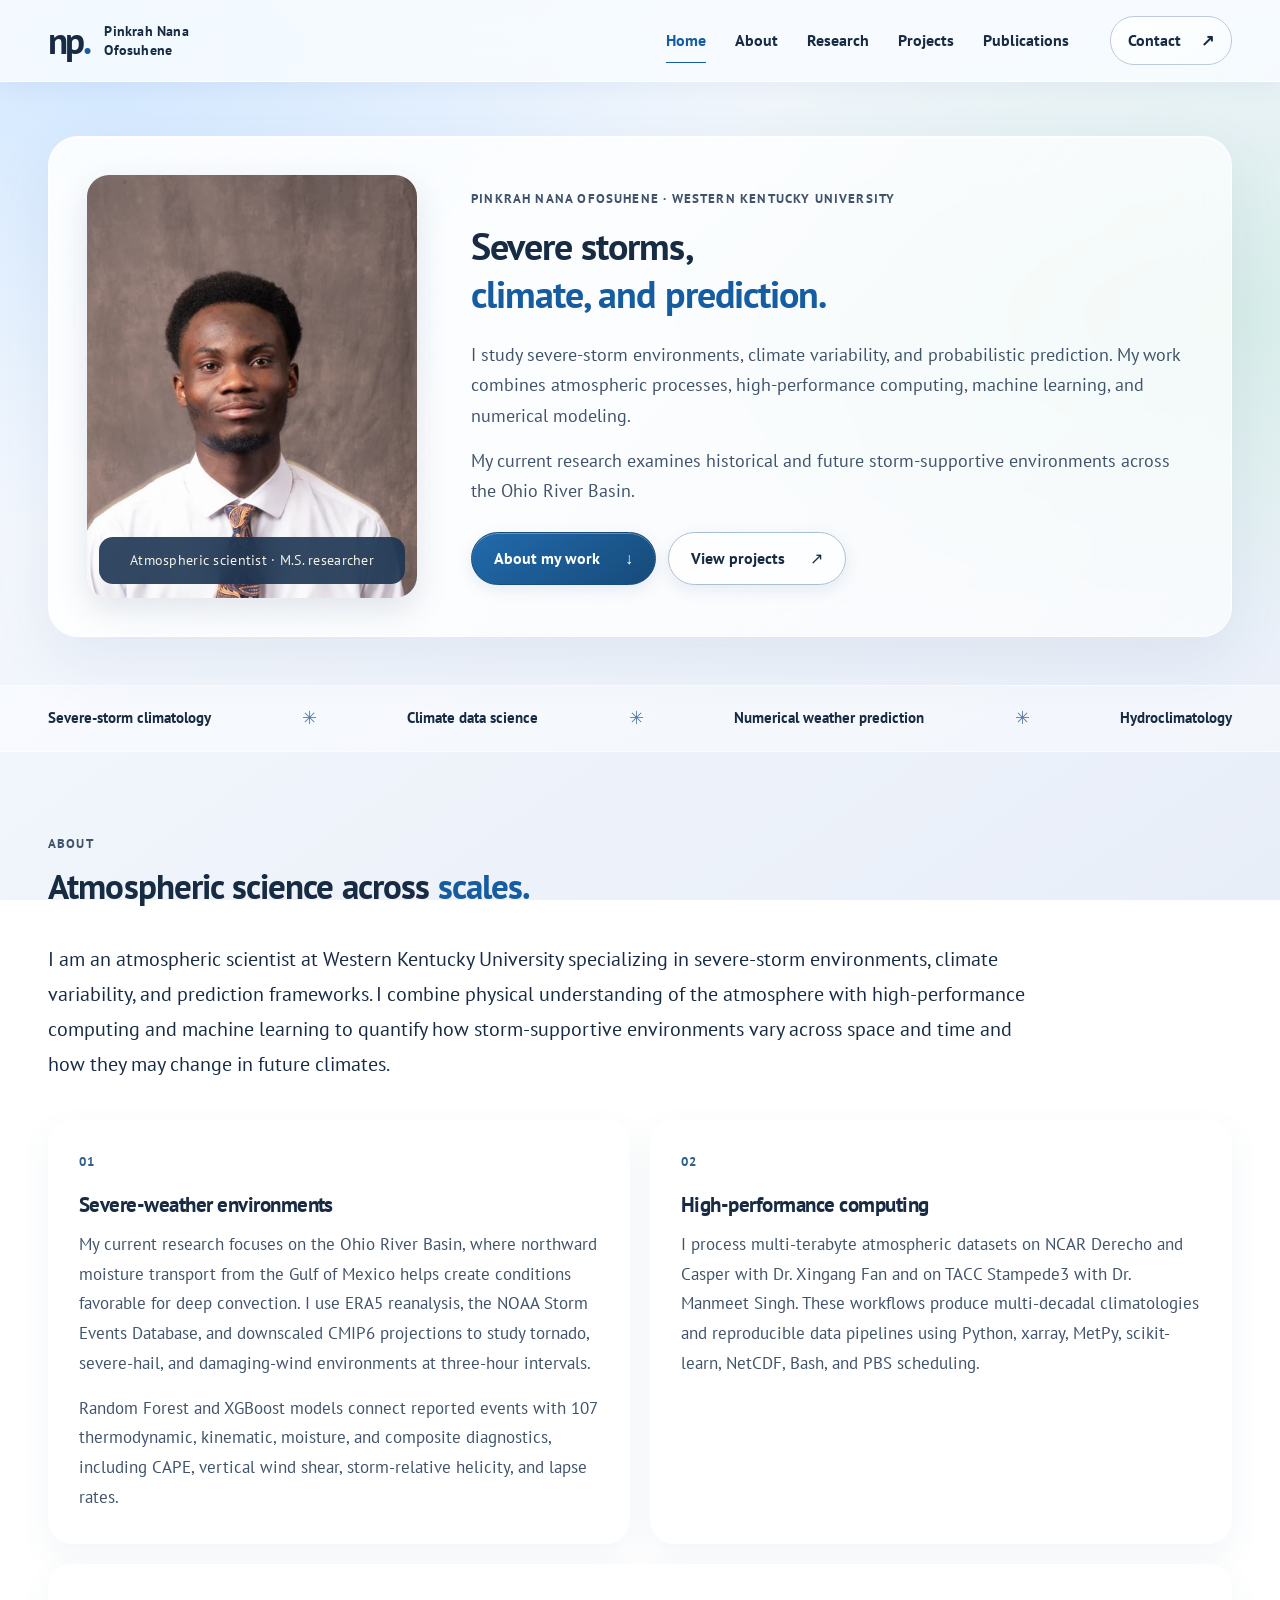
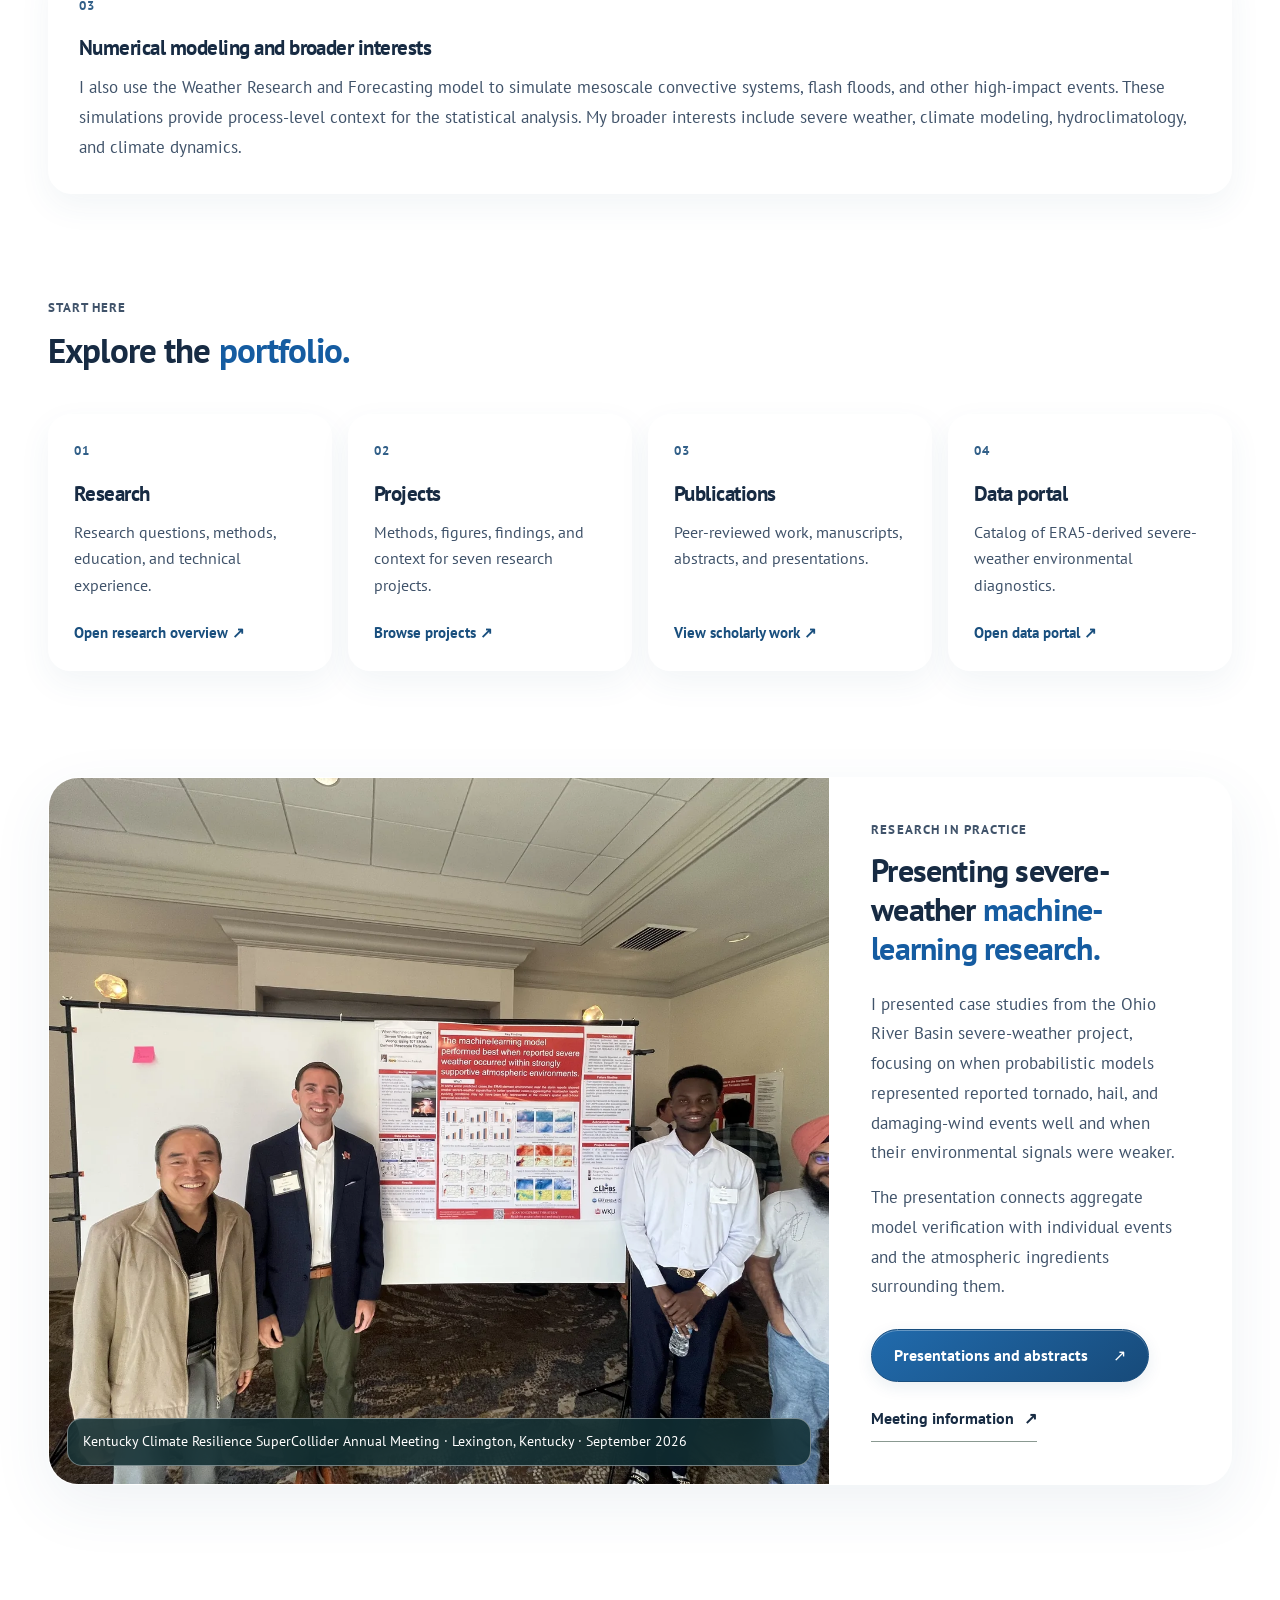
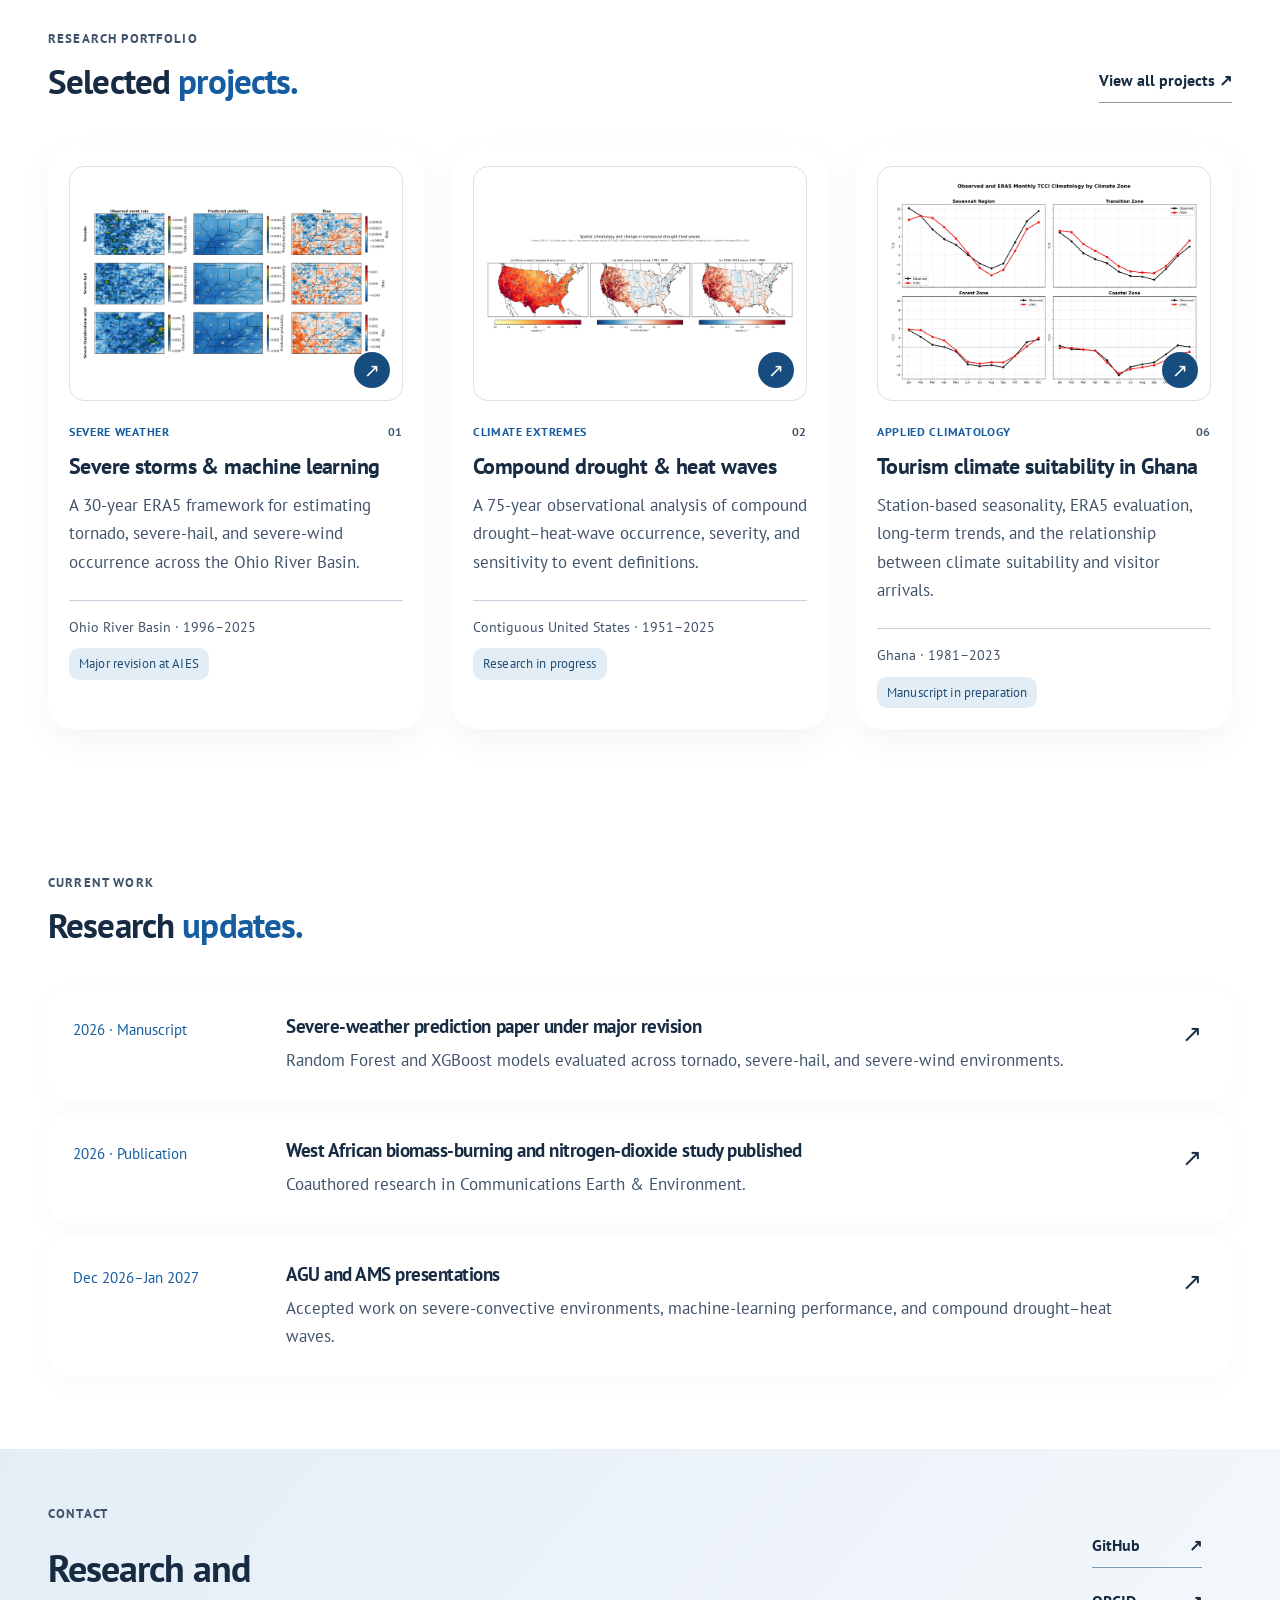
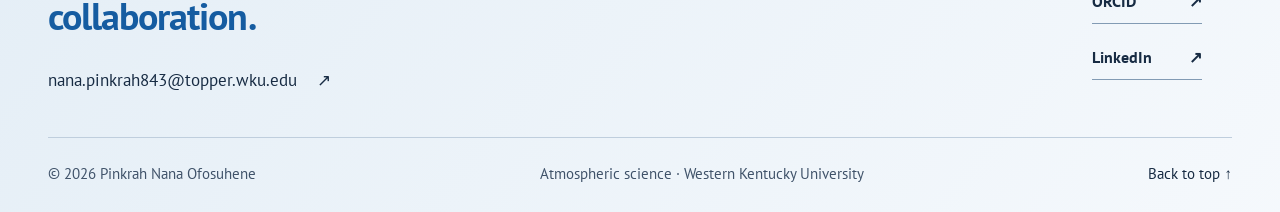
==== commit 5c3bbec8: "Feature SuperCollider presentation on homepage" ====
--- a/index.html
+++ b/index.html
@@ -7,6 +7,7 @@
 <div class="discipline-strip"><div class="container"><span>Severe-storm climatology</span><span aria-hidden="true">✳</span><span>Climate data science</span><span aria-hidden="true">✳</span><span>Numerical weather prediction</span><span aria-hidden="true">✳</span><span>Hydroclimatology</span></div></div>
 <section class="section container about-detail" id="about"><div class="section-heading"><div><p class="eyebrow">About</p><h2>Atmospheric science across <em>scales.</em></h2></div></div><p class="about-lead">I am an atmospheric scientist at Western Kentucky University specializing in severe-storm environments, climate variability, and prediction frameworks. I combine physical understanding of the atmosphere with high-performance computing and machine learning to quantify how storm-supportive environments vary across space and time and how they may change in future climates.</p><div class="about-detail-grid"><article><span class="about-number">01</span><h3>Severe-weather environments</h3><p>My current research focuses on the Ohio River Basin, where northward moisture transport from the Gulf of Mexico helps create conditions favorable for deep convection. I use ERA5 reanalysis, the NOAA Storm Events Database, and downscaled CMIP6 projections to study tornado, severe-hail, and damaging-wind environments at three-hour intervals.</p><p>Random Forest and XGBoost models connect reported events with 107 thermodynamic, kinematic, moisture, and composite diagnostics, including CAPE, vertical wind shear, storm-relative helicity, and lapse rates.</p></article><article><span class="about-number">02</span><h3>High-performance computing</h3><p>I process multi-terabyte atmospheric datasets on NCAR Derecho and Casper with Dr. Xingang Fan and on TACC Stampede3 with Dr. Manmeet Singh. These workflows produce multi-decadal climatologies and reproducible data pipelines using Python, xarray, MetPy, scikit-learn, NetCDF, Bash, and PBS scheduling.</p></article><article class="about-wide"><span class="about-number">03</span><h3>Numerical modeling and broader interests</h3><p>I also use the Weather Research and Forecasting model to simulate mesoscale convective systems, flash floods, and other high-impact events. These simulations provide process-level context for the statistical analysis. My broader interests include severe weather, climate modeling, hydroclimatology, and climate dynamics.</p></article></div></section>
 <section class="section container start-here"><div class="section-heading"><div><p class="eyebrow">Start here</p><h2>Explore the <em>portfolio.</em></h2></div></div><div class="route-grid"><a href="research.html"><span>01</span><h3>Research</h3><p>Research questions, methods, education, and technical experience.</p><strong>Open research overview ↗</strong></a><a href="projects.html"><span>02</span><h3>Projects</h3><p>Methods, figures, findings, and context for seven research projects.</p><strong>Browse projects ↗</strong></a><a href="publications.html"><span>03</span><h3>Publications</h3><p>Peer-reviewed work, manuscripts, abstracts, and presentations.</p><strong>View scholarly work ↗</strong></a><a href="https://orb-portal.vercel.app" target="_blank" rel="noopener noreferrer"><span>04</span><h3>Data portal</h3><p>Catalog of ERA5-derived severe-weather environmental diagnostics.</p><strong>Open data portal ↗</strong></a></div></section>
+<section class="section container field-note"><div class="field-note-layout"><figure class="field-note-photo"><img src="images/web/supercollider-2026.webp" width="1600" height="1200" loading="lazy" decoding="async" alt="Pinkrah Nana Ofosuhene and colleagues standing beside his severe-weather machine-learning poster at the 2026 Kentucky Climate Resilience SuperCollider meeting"><figcaption>Kentucky Climate Resilience SuperCollider Annual Meeting · Lexington, Kentucky · September 2026</figcaption></figure><div class="field-note-copy"><p class="eyebrow">Research in practice</p><h2>Presenting severe-weather <em>machine-learning research.</em></h2><p>I presented case studies from the Ohio River Basin severe-weather project, focusing on when probabilistic models represented reported tornado, hail, and damaging-wind events well and when their environmental signals were weaker.</p><p>The presentation connects aggregate model verification with individual events and the atmospheric ingredients surrounding them.</p><div class="button-row"><a class="button" href="publications.html#presentations">Presentations and abstracts<span aria-hidden="true"> ↗</span></a><a class="text-link" href="https://ky-nsf-epscor.azurewebsites.net/highlights-and-events/supercollider/" target="_blank" rel="noopener noreferrer">Meeting information<span aria-hidden="true"> ↗</span></a></div></div></div></section>
 <section class="section container"><div class="section-heading"><div><p class="eyebrow">Research portfolio</p><h2>Selected <em>projects.</em></h2></div><a class="text-link" href="projects.html">View all projects ↗</a></div><div class="project-grid featured-grid"><article class="project-card" data-category="Severe weather" data-search="severe storms &amp; machine learning a 30-year era5 framework for estimating tornado, severe-hail, and severe-wind occurrence across the ohio river basin. ohio river basin · 1996–2025 severe weather"><a class="project-image" href="climbs-project.html"><img src="images/web/storm-spatial-verification.webp" width="1600" height="788" alt="Observed event rates, XGBoost probabilities, and bias for tornado, hail, and wind" class="" loading="lazy" decoding="async" /><span class="image-arrow" aria-hidden="true">↗</span></a><div class="project-card-body"><div class="project-meta"><span>Severe weather</span><span>01</span></div><h3><a href="climbs-project.html">Severe storms &amp; machine learning</a></h3><p>A 30-year ERA5 framework for estimating tornado, severe-hail, and severe-wind occurrence across the Ohio River Basin.</p><div class="project-card-foot"><span>Ohio River Basin · 1996–2025</span><span class="status">Major revision at AIES</span></div></div></article><article class="project-card" data-category="Climate extremes" data-search="compound drought &amp; heat waves a 75-year observational analysis of compound drought–heat-wave occurrence, severity, and sensitivity to event definitions. contiguous united states · 1951–2025 climate extremes"><a class="project-image" href="conus-drought-heatwave.html"><img src="images/web/conus-compound-geography.webp" width="1600" height="526" alt="Maps of compound drought and heat-wave occurrence and long-term change across the contiguous United States" class="" loading="lazy" decoding="async" /><span class="image-arrow" aria-hidden="true">↗</span></a><div class="project-card-body"><div class="project-meta"><span>Climate extremes</span><span>02</span></div><h3><a href="conus-drought-heatwave.html">Compound drought &amp; heat waves</a></h3><p>A 75-year observational analysis of compound drought–heat-wave occurrence, severity, and sensitivity to event definitions.</p><div class="project-card-foot"><span>Contiguous United States · 1951–2025</span><span class="status">Research in progress</span></div></div></article><article class="project-card" data-category="Applied climatology" data-search="tourism climate suitability in ghana station-based seasonality, era5 evaluation, long-term trends, and the relationship between climate suitability and visitor arrivals. ghana · 1981–2023 applied climatology"><a class="project-image" href="tcci-project.html"><img src="images/web/tcci-era5-validation.webp" width="1600" height="1058" alt="Monthly station and ERA5 Tourism Climate Comfort Index by climatic zone" class="" loading="lazy" decoding="async" /><span class="image-arrow" aria-hidden="true">↗</span></a><div class="project-card-body"><div class="project-meta"><span>Applied climatology</span><span>06</span></div><h3><a href="tcci-project.html">Tourism climate suitability in Ghana</a></h3><p>Station-based seasonality, ERA5 evaluation, long-term trends, and the relationship between climate suitability and visitor arrivals.</p><div class="project-card-foot"><span>Ghana · 1981–2023</span><span class="status">Manuscript in preparation</span></div></div></article></div></section>
 
 <section class="section container"><div class="section-heading"><div><p class="eyebrow">Current work</p><h2>Research <em>updates.</em></h2></div></div><div class="updates-list"><a class="update-row" href="climbs-project.html"><span class="update-date">2026 · Manuscript</span><div><h3>Severe-weather prediction paper under major revision</h3><p>Random Forest and XGBoost models evaluated across tornado, severe-hail, and severe-wind environments.</p></div><span aria-hidden="true">↗</span></a><a class="update-row" href="publications.html"><span class="update-date">2026 · Publication</span><div><h3>West African biomass-burning and nitrogen-dioxide study published</h3><p>Coauthored research in Communications Earth &amp; Environment.</p></div><span aria-hidden="true">↗</span></a><a class="update-row" href="publications.html#presentations"><span class="update-date">Dec 2026–Jan 2027</span><div><h3>AGU and AMS presentations</h3><p>Accepted work on severe-convective environments, machine-learning performance, and compound drought–heat waves.</p></div><span aria-hidden="true">↗</span></a></div></section></main><footer class="site-footer"><div class="container"><div class="footer-top"><div><p class="eyebrow">Contact</p><h2>Research and<br><em>collaboration.</em></h2><a class="footer-email" href="mailto:nana.pinkrah843@topper.wku.edu">nana.pinkrah843@topper.wku.edu <span aria-hidden="true">↗</span></a></div><div class="footer-social"><a class="text-link" href="https://github.com/PinkrahNanaOfosuhene" target="_blank" rel="noopener noreferrer">GitHub<span aria-hidden="true"> ↗</span></a><a class="text-link" href="https://orcid.org/0009-0009-3424-8411" target="_blank" rel="noopener noreferrer">ORCID<span aria-hidden="true"> ↗</span></a><a class="text-link" href="https://linkedin.com/in/nana-pinkrah-4a4a73212" target="_blank" rel="noopener noreferrer">LinkedIn<span aria-hidden="true"> ↗</span></a></div></div><div class="footer-bottom"><span>© 2026 Pinkrah Nana Ofosuhene</span><span>Atmospheric science · Western Kentucky University</span><a href="#top">Back to top ↑</a></div></div></footer><dialog class="figure-dialog" aria-labelledby="figure-dialog-title"><button class="dialog-close" aria-label="Close expanded figure">Close ×</button><h2 id="figure-dialog-title" class="sr-only">Research figure</h2><img alt=""><p></p></dialog></body></html>
--- a/styles.css
+++ b/styles.css
@@ -36,3 +36,8 @@
 @media(max-width:1000px){.route-grid{grid-template-columns:1fr 1fr}.route-grid a{min-height:210px}}
 @media(max-width:700px){.about-detail{padding-top:62px}.about-detail-grid{grid-template-columns:1fr}.about-detail-grid .about-wide{grid-column:auto}.about-detail-grid article{padding:24px}.about-lead{font-size:1.125rem}.route-grid{grid-template-columns:1fr}.route-grid a{min-height:0}.about-copy .button-row{display:grid;grid-template-columns:1fr}.about-copy .button{justify-content:space-between;width:100%}}
 @media(prefers-reduced-transparency:reduce){.about-detail-grid article,.route-grid a{background:#f8fbff;backdrop-filter:none;-webkit-backdrop-filter:none}}
+
+/* Content surfaces stay quiet; glass remains concentrated in navigation and controls. */
+.about-detail-grid article,.route-grid a,.project-card,.publication,.update-row{background:rgba(255,255,255,.94);backdrop-filter:none;-webkit-backdrop-filter:none}.field-note{padding-top:34px}.field-note-layout{display:grid;grid-template-columns:minmax(0,1.32fr) minmax(310px,.68fr);gap:0;overflow:hidden;border:1px solid #fff;border-radius:30px;background:rgba(255,255,255,.96);box-shadow:0 20px 60px #365b8514}.field-note-photo{margin:0;position:relative;min-height:520px;background:#dce5ed}.field-note-photo img{width:100%;height:100%;object-fit:cover;object-position:center}.field-note-photo figcaption{position:absolute;left:18px;right:18px;bottom:18px;padding:12px 15px;border:1px solid #ffffff66;border-radius:15px;background:#102e33d9;color:#fff;font-size:.88rem;line-height:1.5;backdrop-filter:blur(15px);-webkit-backdrop-filter:blur(15px)}.field-note-copy{display:flex;flex-direction:column;justify-content:center;padding:42px}.field-note-copy h2{font-size:clamp(1.75rem,2.5vw,2.25rem);margin:10px 0 22px}.field-note-copy>p:not(.eyebrow){font-size:1.0625rem;line-height:1.75}.field-note-copy>p+p{margin-top:15px}.field-note-copy .button-row{display:flex;flex-direction:column;align-items:flex-start;gap:15px;margin-top:27px}.field-note-copy .text-link{padding:8px 0}
+@media(max-width:900px){.field-note-layout{grid-template-columns:1fr}.field-note-photo{min-height:0;aspect-ratio:4/3}.field-note-copy{padding:32px}}
+@media(max-width:620px){.field-note{padding-top:18px}.field-note-layout{border-radius:24px}.field-note-photo figcaption{position:static;border-radius:0;background:#17354e;color:#fff}.field-note-copy{padding:25px 22px}.field-note-copy .button-row{align-items:stretch}.field-note-copy .button{width:100%;justify-content:space-between}}
